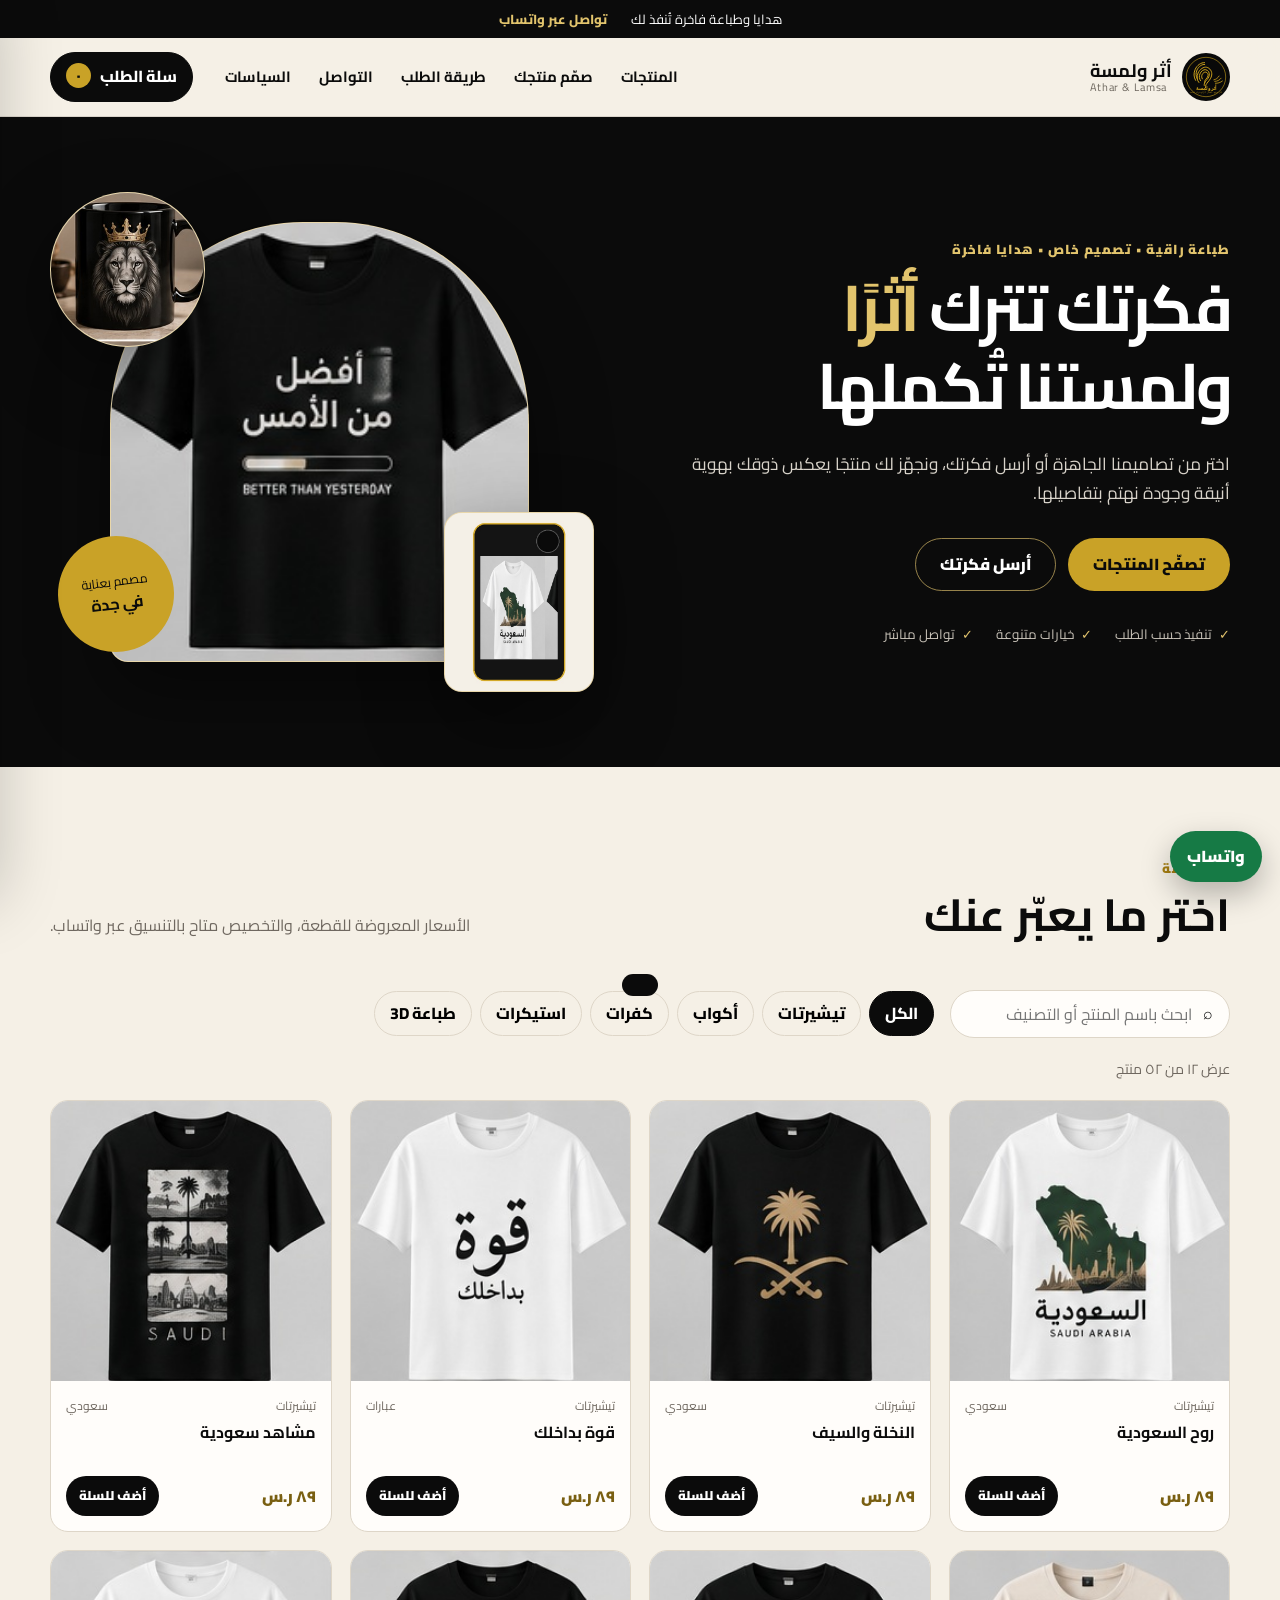
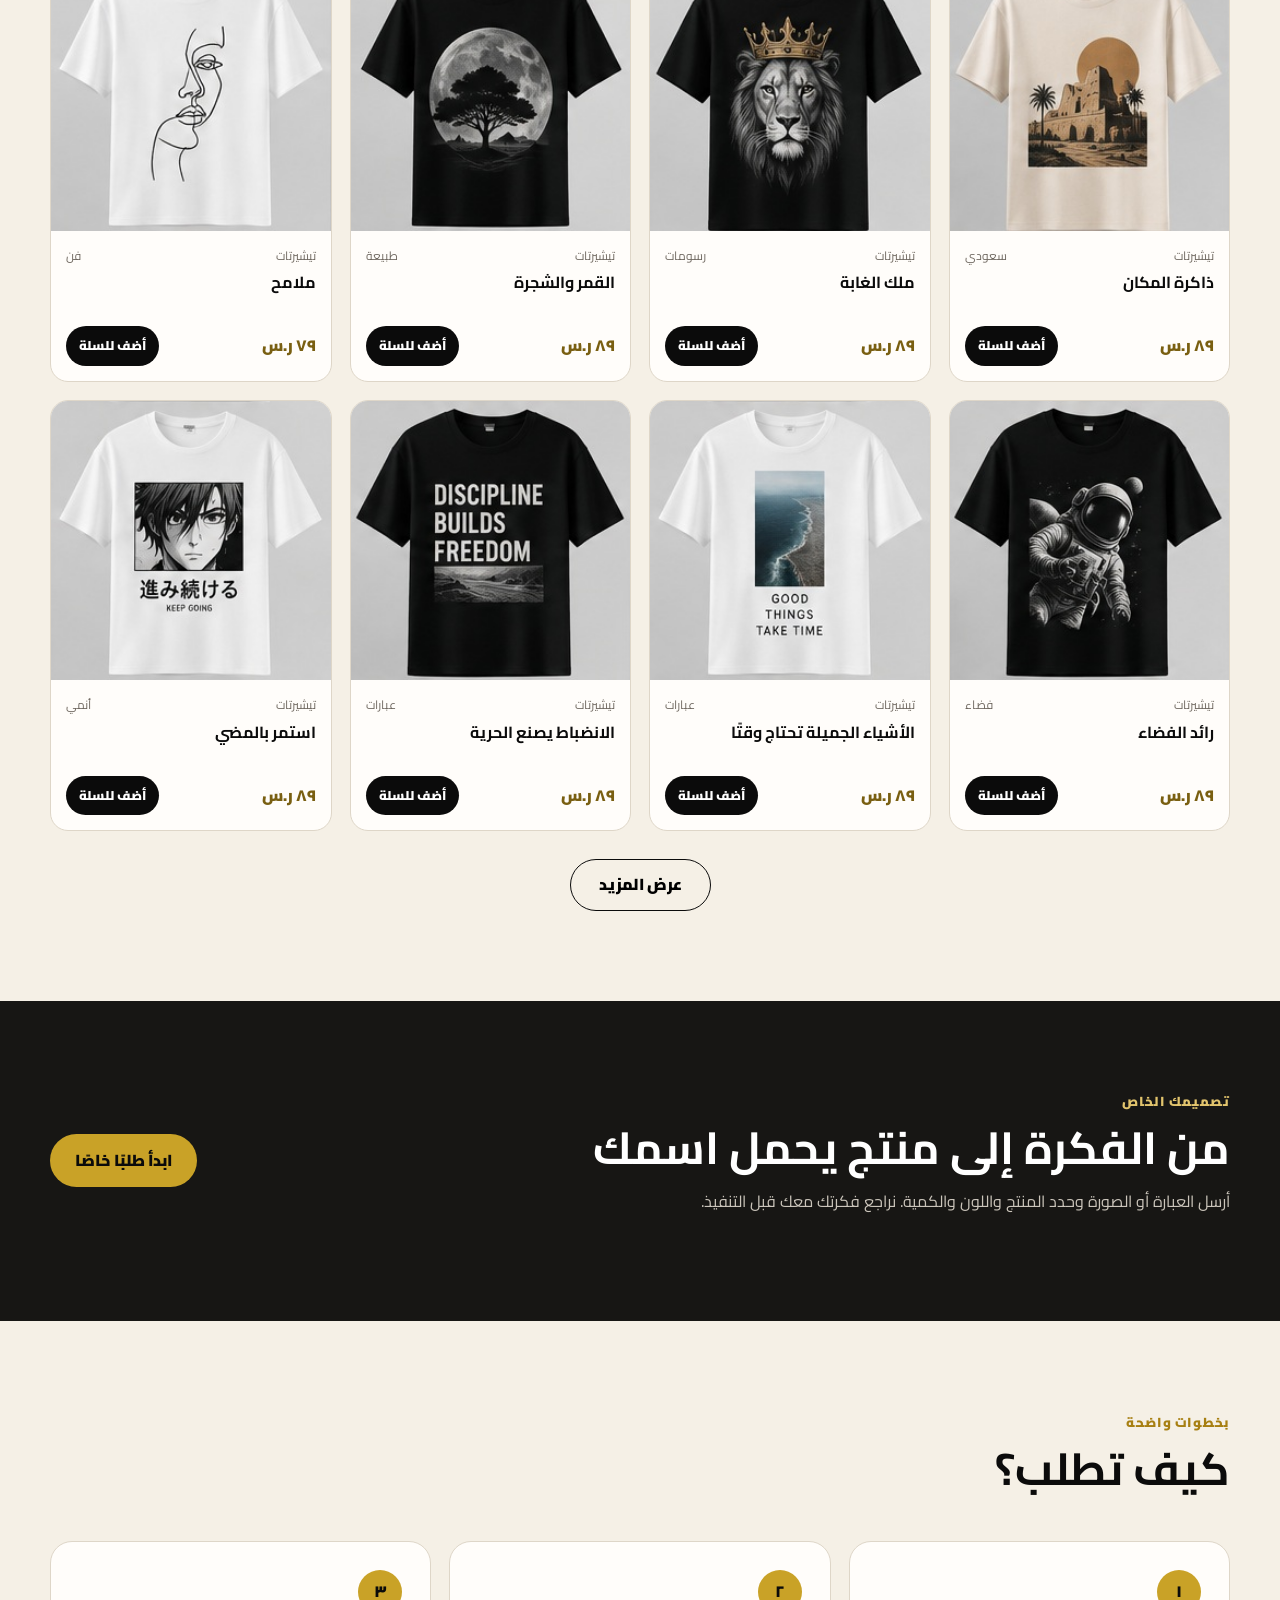
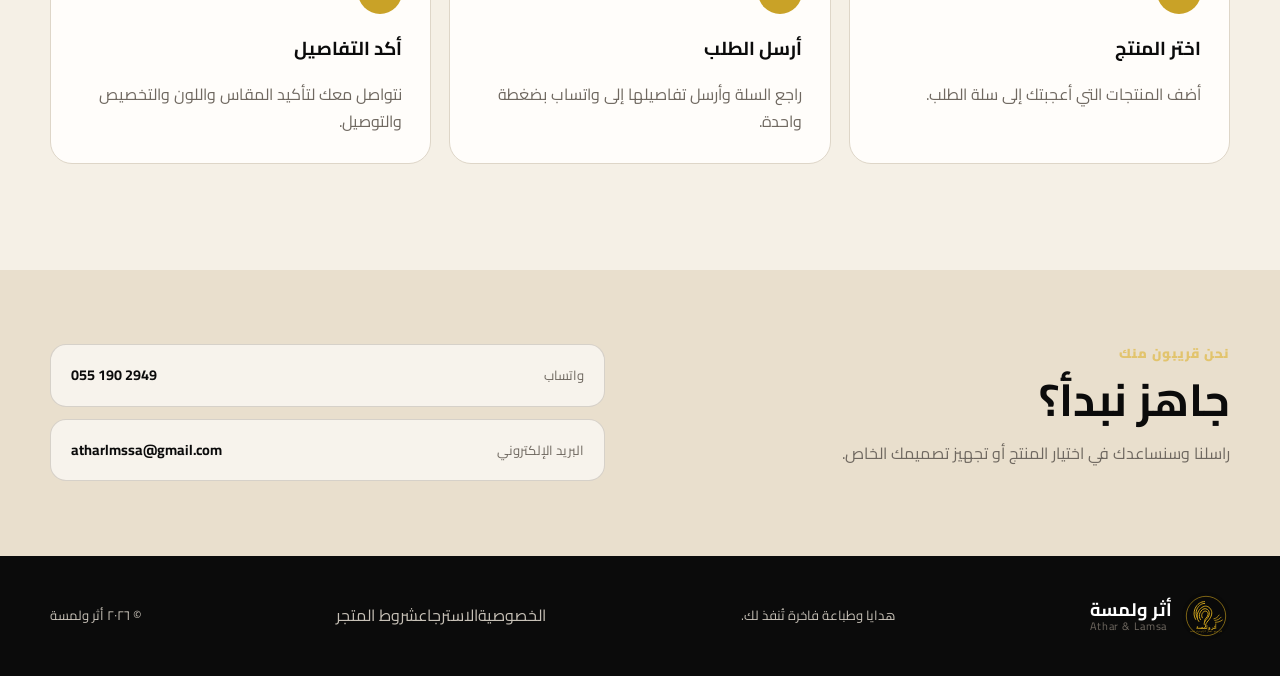
==== index.html @ 7f017ae6 "feat: link store policies from navigation and footer" ====
<!doctype html>
<html lang="ar" dir="rtl">
<head>
  <meta charset="utf-8">
  <meta name="viewport" content="width=device-width,initial-scale=1,viewport-fit=cover">
  <meta name="theme-color" content="#0b0b0b">
  <meta name="description" content="أثر ولمسة للطباعة الراقية والهدايا المخصصة في جدة. تيشيرتات وأكواب وكفرات وطباعة ثلاثية الأبعاد بتصميمك.">
  <meta property="og:title" content="أثر ولمسة | هدايا وطباعة فاخرة">
  <meta property="og:description" content="منتجات مطبوعة بتصاميم مختارة أو بلمستك الخاصة.">
  <meta property="og:image" content="https://atharlmssa.com/athar-header.jpg">
  <meta property="og:locale" content="ar_SA">
  <title>أثر ولمسة | هدايا وطباعة فاخرة</title>
  <link rel="icon" href="logo.svg" type="image/svg+xml">
  <link rel="preconnect" href="https://fonts.googleapis.com">
  <link rel="preconnect" href="https://fonts.gstatic.com" crossorigin>
  <link href="https://fonts.googleapis.com/css2?family=Cairo:wght@400;500;600;700;800;900&display=swap" rel="stylesheet">
  <link rel="stylesheet" href="styles.css?v=20260918-1">
  <script src="products.js?v=20260913-1" defer></script>
  <script src="app.js?v=20260913-1" defer></script>
</head>
<body>
  <a class="skip-link" href="#catalog">انتقل إلى المنتجات</a>
  <div class="announcement"><span>هدايا وطباعة فاخرة تُنفذ لك</span><a href="https://wa.me/966551902949" target="_blank" rel="noopener">تواصل عبر واتساب</a></div>
  <header class="site-header" id="home">
    <nav class="nav shell" aria-label="التنقل الرئيسي">
      <a class="brand" href="#home" aria-label="أثر ولمسة - الرئيسية"><img src="logo.svg" alt="" width="48" height="48"><span><b>أثر ولمسة</b><small>Athar &amp; Lamsa</small></span></a>
      <button class="menu-toggle" type="button" aria-expanded="false" aria-controls="nav-links" aria-label="فتح القائمة">☰</button>
      <div class="nav-links" id="nav-links"><a href="#catalog">المنتجات</a><a href="#custom">صمّم منتجك</a><a href="#how">طريقة الطلب</a><a href="#contact">التواصل</a><a href="policies.html">السياسات</a></div>
      <button class="cart-button" type="button" data-open-cart>سلة الطلب <span class="cart-count" aria-live="polite">٠</span></button>
    </nav>
  </header>
  <main>
    <section class="hero">
      <div class="shell hero-layout">
        <div class="hero-copy">
          <p class="kicker">طباعة راقية • تصميم خاص • هدايا فاخرة</p>
          <h1>فكرتك تترك <em>أثرًا</em><br>ولمستنا تُكملها</h1>
          <p class="hero-text">اختر من تصاميمنا الجاهزة أو أرسل فكرتك، ونجهّز لك منتجًا يعكس ذوقك بهوية أنيقة وجودة نهتم بتفاصيلها.</p>
          <div class="hero-actions"><a class="button button-gold" href="#catalog">تصفّح المنتجات</a><a class="button button-outline" href="https://wa.me/966551902949?text=%D9%85%D8%B1%D8%AD%D8%A8%D8%A7%D9%8B%20%D8%A3%D8%AB%D8%B1%20%D9%88%D9%84%D9%85%D8%B3%D8%A9%D8%8C%20%D8%A3%D8%B1%D8%BA%D8%A8%20%D9%81%D9%8A%20%D8%AA%D8%B5%D9%85%D9%8A%D9%85%20%D9%85%D9%86%D8%AA%D8%AC%20%D8%AE%D8%A7%D8%B5" target="_blank" rel="noopener">أرسل فكرتك</a></div>
          <ul class="trust-list"><li>تنفيذ حسب الطلب</li><li>خيارات متنوعة</li><li>تواصل مباشر</li></ul>
        </div>
        <div class="hero-gallery" aria-label="نماذج من المنتجات">
          <figure class="hero-card hero-main"><img src="shirts/shirt-23.jpg" alt="تيشيرت أفضل من الأمس" width="520" height="520"></figure>
          <figure class="hero-card hero-top"><img src="mugs/mug-4.jpg" alt="كوب بتصميم الأسد" width="180" height="180"></figure>
          <figure class="hero-card hero-bottom"><img src="other-products/case-1.jpg" alt="كفر جوال بتصميم سعودي" width="180" height="210"></figure>
          <span class="made-note">مصمم بعناية<br><b>في جدة</b></span>
        </div>
      </div>
    </section>
    <section class="catalog shell" id="catalog">
      <div class="section-heading"><div><p class="kicker">المجموعة</p><h2>اختر ما يعبّر عنك</h2></div><p>الأسعار المعروضة للقطعة، والتخصيص متاح بالتنسيق عبر واتساب.</p></div>
      <div class="catalog-tools"><label class="search-box"><span aria-hidden="true">⌕</span><span class="sr-only">ابحث عن منتج</span><input id="product-search" type="search" placeholder="ابحث باسم المنتج أو التصنيف"></label><div class="filters" id="filters" role="group" aria-label="تصنيفات المنتجات"></div></div>
      <p class="results-summary" id="results-summary" aria-live="polite"></p>
      <div class="product-grid" id="product-grid"></div>
      <div class="empty-state" id="empty-state" hidden><h3>لم نجد منتجًا بهذا البحث</h3><p>جرّب كلمة أخرى أو اختر «الكل».</p></div>
      <button class="show-more" id="show-more" type="button">عرض المزيد</button>
    </section>
    <section class="custom-section" id="custom"><div class="shell custom-layout"><div><p class="kicker">تصميمك الخاص</p><h2>من الفكرة إلى منتج يحمل اسمك</h2><p>أرسل العبارة أو الصورة وحدد المنتج واللون والكمية. نراجع فكرتك معك قبل التنفيذ.</p></div><a class="button button-gold" href="https://wa.me/966551902949?text=%D9%85%D8%B1%D8%AD%D8%A8%D8%A7%D9%8B%20%D8%A3%D8%AB%D8%B1%20%D9%88%D9%84%D9%85%D8%B3%D8%A9%D8%8C%20%D9%84%D8%AF%D9%8A%20%D9%81%D9%83%D8%B1%D8%A9%20%D9%84%D8%AA%D8%B5%D9%85%D9%8A%D9%85%20%D8%AE%D8%A7%D8%B5" target="_blank" rel="noopener">ابدأ طلبًا خاصًا</a></div></section>
    <section class="how shell" id="how"><div class="section-heading"><div><p class="kicker">بخطوات واضحة</p><h2>كيف تطلب؟</h2></div></div><ol class="steps"><li><span>١</span><h3>اختر المنتج</h3><p>أضف المنتجات التي أعجبتك إلى سلة الطلب.</p></li><li><span>٢</span><h3>أرسل الطلب</h3><p>راجع السلة وأرسل تفاصيلها إلى واتساب بضغطة واحدة.</p></li><li><span>٣</span><h3>أكد التفاصيل</h3><p>نتواصل معك لتأكيد المقاس واللون والتخصيص والتوصيل.</p></li></ol></section>
    <section class="contact" id="contact"><div class="shell contact-layout"><div><p class="kicker">نحن قريبون منك</p><h2>جاهز نبدأ؟</h2><p>راسلنا وسنساعدك في اختيار المنتج أو تجهيز تصميمك الخاص.</p></div><div class="contact-links"><a href="https://wa.me/966551902949" target="_blank" rel="noopener"><span>واتساب</span><b dir="ltr">055 190 2949</b></a><a href="mailto:atharlmssa@gmail.com"><span>البريد الإلكتروني</span><b dir="ltr">atharlmssa@gmail.com</b></a></div></div></section>
  </main>
  <footer><div class="shell footer-layout"><div class="brand footer-brand"><img src="logo.svg" alt="" width="42" height="42"><span><b>أثر ولمسة</b><small>Athar &amp; Lamsa</small></span></div><p>هدايا وطباعة فاخرة تُنفذ لك.</p><nav class="footer-policy-links" aria-label="السياسات"><a href="policies.html#privacy">الخصوصية</a><a href="policies.html#returns">الاسترجاع</a><a href="policies.html#terms">شروط المتجر</a></nav><p>© <span id="year"></span> أثر ولمسة</p></div></footer>
  <a class="whatsapp-float" href="https://wa.me/966551902949" target="_blank" rel="noopener">واتساب</a>
  <div class="drawer-backdrop" data-close-cart hidden></div>
  <aside class="cart-drawer" id="cart-drawer" aria-hidden="true" aria-labelledby="cart-title">
    <div class="drawer-head"><div><p class="kicker">طلباتك</p><h2 id="cart-title">سلة الطلب</h2></div><button type="button" data-close-cart aria-label="إغلاق السلة">×</button></div>
    <div class="cart-items" id="cart-items"></div>
    <div class="cart-empty" id="cart-empty"><p>السلة فارغة حاليًا.</p><a href="#catalog" data-close-cart>تصفّح المنتجات</a></div>
    <div class="cart-footer" id="cart-footer" hidden><div class="cart-total"><span>الإجمالي المبدئي</span><b id="cart-total">٠ ر.س</b></div><p>يُؤكد السعر النهائي بعد تحديد المقاس واللون والتخصيص والتوصيل.</p><button class="button button-whatsapp" id="send-order" type="button">إرسال الطلب عبر واتساب</button><button class="clear-cart" id="clear-cart" type="button">تفريغ السلة</button></div>
  </aside>
  <div class="toast" id="toast" role="status" aria-live="polite"></div>
</body>
</html>
---- styles.css ----
:root{--ink:#0b0b0b;--charcoal:#171614;--taupe:#8a8178;--ivory:#f5f0e6;--paper:#fffdfa;--gold:#c9a227;--gold-light:#e2c46d;--line:#ded6c8;--muted:#6f6860;--shadow:0 18px 50px #0b0b0b1a;--radius:22px}
*{box-sizing:border-box}html{scroll-behavior:smooth;scroll-padding-top:100px}body{margin:0;background:var(--ivory);color:var(--ink);font-family:Cairo,Arial,sans-serif;line-height:1.7}body.drawer-open{overflow:hidden}img{display:block;max-width:100%}a{color:inherit;text-decoration:none}button,input{font:inherit}button{cursor:pointer}.shell{width:min(1180px,calc(100% - 40px));margin-inline:auto}.sr-only{position:absolute;width:1px;height:1px;margin:-1px;overflow:hidden;clip:rect(0,0,0,0)}.skip-link{position:fixed;top:8px;right:8px;z-index:999;background:var(--gold);padding:8px 14px;transform:translateY(-150%)}.skip-link:focus{transform:none}
.announcement{min-height:38px;background:var(--ink);color:#fff;display:flex;align-items:center;justify-content:center;gap:24px;padding:7px 20px;font-size:.82rem}.announcement a{color:var(--gold-light);font-weight:800}.site-header{position:sticky;top:0;z-index:50;background:#f5f0e6ed;border-bottom:1px solid #8a817840;backdrop-filter:blur(16px)}.nav{height:78px;display:flex;align-items:center;gap:32px}.brand{display:flex;align-items:center;gap:10px;margin-left:auto}.brand img{width:48px;height:48px;border-radius:50%}.brand span{display:grid;line-height:1.15}.brand b{font-size:1.13rem}.brand small{direction:ltr;color:var(--muted);font-size:.68rem;letter-spacing:.08em}.nav-links{display:flex;gap:28px;font-weight:700;font-size:.93rem}.nav-links a{position:relative}.nav-links a:after{content:"";position:absolute;right:0;bottom:-7px;width:0;height:2px;background:var(--gold);transition:.2s}.nav-links a:hover:after{width:100%}.menu-toggle{display:none;border:0;background:transparent;font-size:1.5rem}.cart-button{border:1px solid var(--ink);background:var(--ink);color:#fff;border-radius:999px;padding:10px 15px;font-weight:800}.cart-count{display:inline-grid;place-items:center;min-width:25px;height:25px;margin-right:6px;background:var(--gold);color:var(--ink);border-radius:50%}
.hero{overflow:hidden;background:var(--ink);color:#fff}.hero-layout{min-height:650px;padding-block:64px;display:grid;grid-template-columns:1.02fr .98fr;align-items:center;gap:70px}.kicker{margin:0 0 8px;color:#a77f12;font-weight:900;font-size:.82rem;letter-spacing:.07em}.hero .kicker,.custom-section .kicker,.contact .kicker{color:var(--gold-light)}h1,h2,h3,p{margin-top:0}h1{font-size:clamp(2.6rem,5vw,4.7rem);line-height:1.22;margin-bottom:24px;letter-spacing:-.04em}h1 em{color:var(--gold-light);font-style:normal}h2{font-size:clamp(2rem,3.5vw,3.1rem);line-height:1.25;margin-bottom:12px}h3{line-height:1.4}.hero-text{max-width:650px;color:#d8d3ca;font-size:1.08rem}.hero-actions{display:flex;gap:12px;flex-wrap:wrap;margin-top:30px}.button{display:inline-flex;align-items:center;justify-content:center;min-height:50px;padding:12px 24px;border-radius:999px;border:1px solid transparent;font-weight:900;transition:.2s}.button:hover{transform:translateY(-2px)}.button-gold{background:var(--gold);color:var(--ink)}.button-outline{border-color:#e2c46da6;color:#fff}.button-whatsapp{width:100%;background:#167a45;color:#fff;border:0}.trust-list{display:flex;gap:23px;flex-wrap:wrap;margin:32px 0 0;padding:0;list-style:none;color:#c7c1b7;font-size:.84rem}.trust-list li:before{content:"✓";color:var(--gold-light);margin-left:7px}
.hero-gallery{height:500px;position:relative}.hero-card{position:absolute;margin:0;overflow:hidden;border:1px solid #e2c46d73;background:#eee7db;box-shadow:0 28px 80px #0007}.hero-card img{width:100%;height:100%;object-fit:cover}.hero-main{inset:30px 65px 30px 60px;border-radius:46% 46% 18px 18px}.hero-top{width:155px;height:155px;top:0;left:0;border-radius:50%}.hero-bottom{width:150px;height:180px;bottom:0;right:0;border-radius:18px}.made-note{position:absolute;left:8px;bottom:40px;width:116px;height:116px;border-radius:50%;display:grid;place-content:center;text-align:center;background:var(--gold);color:var(--ink);transform:rotate(-7deg);font-size:.78rem;line-height:1.5}.made-note b{font-size:1rem}
.catalog,.how{padding-block:90px}.section-heading{display:flex;align-items:end;justify-content:space-between;gap:32px;margin-bottom:32px}.section-heading>p{max-width:460px;color:var(--muted)}.catalog-tools{display:flex;align-items:center;gap:16px;margin-bottom:18px}.search-box{min-width:280px;display:flex;align-items:center;gap:9px;background:var(--paper);border:1px solid var(--line);border-radius:999px;padding:0 16px}.search-box:focus-within{outline:3px solid #c9a22738;border-color:var(--gold)}.search-box input{width:100%;height:46px;border:0;outline:0;background:transparent}.filters{display:flex;gap:8px;overflow-x:auto;padding:4px 0}.filter{white-space:nowrap;border:1px solid var(--line);background:transparent;border-radius:999px;padding:8px 15px;font-weight:800}.filter.active{background:var(--ink);border-color:var(--ink);color:#fff}.results-summary{color:var(--muted);font-size:.88rem;margin-bottom:18px}
.product-grid{display:grid;grid-template-columns:repeat(4,minmax(0,1fr));gap:18px}.product-card{background:var(--paper);border:1px solid var(--line);border-radius:18px;overflow:hidden;transition:.22s}.product-card:hover{transform:translateY(-5px);box-shadow:var(--shadow)}.product-image{aspect-ratio:1;background:#eee9e0;overflow:hidden}.product-image img{width:100%;height:100%;object-fit:cover;transition:.3s}.product-card:hover img{transform:scale(1.025)}.product-info{padding:15px}.product-meta{display:flex;justify-content:space-between;gap:8px;color:var(--muted);font-size:.75rem;margin-bottom:5px}.product-info h3{font-size:1rem;margin-bottom:10px;min-height:45px}.product-buy{display:flex;align-items:center;justify-content:space-between;gap:10px}.price{font-weight:900;color:#795f11}.add-button{border:0;border-radius:999px;background:var(--ink);color:#fff;padding:9px 13px;font-size:.8rem;font-weight:900}.add-button:hover{background:var(--gold);color:var(--ink)}.empty-state{text-align:center;padding:60px 20px;background:#ffffff73;border:1px dashed var(--line);border-radius:var(--radius)}.show-more{display:block;margin:28px auto 0;border:1px solid var(--ink);border-radius:999px;background:transparent;padding:11px 28px;font-weight:900}.show-more[hidden]{display:none}
.custom-section{background:var(--charcoal);color:#fff}.custom-layout{min-height:320px;padding-block:66px;display:flex;align-items:center;justify-content:space-between;gap:40px}.custom-layout>div{max-width:720px}.custom-layout p:not(.kicker){color:#cbc5bb}.steps{display:grid;grid-template-columns:repeat(3,1fr);gap:18px;list-style:none;padding:0}.steps li{background:var(--paper);border:1px solid var(--line);border-radius:var(--radius);padding:28px}.steps li>span{display:grid;place-items:center;width:44px;height:44px;border-radius:50%;background:var(--gold);font-weight:900;margin-bottom:22px}.steps p{color:var(--muted);margin:0}.contact{background:#e9dfcd}.contact-layout{padding-block:72px;display:grid;grid-template-columns:1fr 1fr;align-items:center;gap:70px}.contact-layout p:not(.kicker){color:var(--muted)}.contact-links{display:grid;gap:12px}.contact-links a{display:flex;align-items:center;justify-content:space-between;gap:20px;background:#ffffff9e;border:1px solid #8a81784d;padding:18px 20px;border-radius:16px}.contact-links span{font-size:.82rem;color:var(--muted)}.contact-links b{font-size:.9rem}
footer{background:var(--ink);color:#c7c1b7;padding:36px 0}.footer-layout{display:flex;align-items:center;justify-content:space-between;gap:24px}.footer-layout p{margin:0;font-size:.82rem}.footer-brand{margin:0}.footer-brand b{color:#fff}.whatsapp-float{position:fixed;z-index:40;right:18px;bottom:18px;background:#167a45;color:#fff;border-radius:999px;padding:12px 17px;font-weight:900;box-shadow:0 12px 30px #0004}
.drawer-backdrop{position:fixed;inset:0;z-index:80;background:#0008}.cart-drawer{position:fixed;top:0;bottom:0;left:0;z-index:90;width:min(430px,100%);background:var(--paper);padding:24px;transform:translateX(-105%);transition:.25s;display:flex;flex-direction:column;box-shadow:20px 0 60px #0003}.cart-drawer.open{transform:none}.drawer-head{display:flex;justify-content:space-between;align-items:start;border-bottom:1px solid var(--line);padding-bottom:16px}.drawer-head h2{font-size:1.7rem;margin:0}.drawer-head button{border:0;background:transparent;font-size:2rem}.cart-items{overflow-y:auto;padding:15px 0;display:grid;gap:10px}.cart-item{display:grid;grid-template-columns:70px 1fr auto;gap:12px;align-items:center;border:1px solid var(--line);border-radius:14px;padding:9px}.cart-item img{width:70px;height:70px;object-fit:cover;border-radius:9px}.cart-item h3{font-size:.86rem;margin:0}.cart-item p{font-size:.77rem;color:var(--muted);margin:2px 0}.qty{display:flex;align-items:center;gap:6px}.qty button{width:28px;height:28px;border:1px solid var(--line);background:transparent;border-radius:50%}.remove-item{border:0;background:transparent;color:#9b332c;font-size:1.2rem}.cart-empty{margin:auto;text-align:center;color:var(--muted)}.cart-empty a{color:#765b0a;text-decoration:underline}.cart-footer{margin-top:auto;border-top:1px solid var(--line);padding-top:16px}.cart-total{display:flex;justify-content:space-between}.cart-footer>p{font-size:.72rem;color:var(--muted)}.clear-cart{display:block;margin:10px auto 0;border:0;background:transparent;color:#8e2d29}.toast{position:fixed;z-index:100;left:50%;bottom:24px;transform:translate(-50%,120px);background:var(--ink);color:#fff;padding:11px 18px;border-radius:999px;transition:.25s}.toast.show{transform:translate(-50%,0)}
@media(max-width:1000px){.nav-links{gap:16px}.hero-layout{gap:35px}.product-grid{grid-template-columns:repeat(3,1fr)}}@media(max-width:780px){.nav{height:68px}.menu-toggle{display:block}.nav-links{display:none;position:absolute;top:68px;right:20px;left:20px;background:var(--paper);border:1px solid var(--line);border-radius:16px;padding:14px;box-shadow:var(--shadow)}.nav-links.open{display:grid}.hero-layout{grid-template-columns:1fr;padding-block:48px}.hero-copy{text-align:center}.hero-actions,.trust-list{justify-content:center}.hero-gallery{height:390px;max-width:500px;width:100%;margin:auto}.hero-top{width:120px;height:120px}.hero-bottom{width:115px;height:145px}.made-note{width:92px;height:92px}.section-heading{display:block}.catalog-tools{display:grid}.search-box{min-width:0}.product-grid{grid-template-columns:repeat(2,1fr)}.custom-layout{display:block;text-align:center}.contact-layout{grid-template-columns:1fr;gap:25px}.footer-layout{display:grid;text-align:center;justify-items:center}}@media(max-width:480px){.shell{width:calc(100% - 24px)}.announcement span,.brand small{display:none}.cart-button{padding:8px;font-size:.72rem}.hero-gallery{height:320px}.hero-main{inset:15px 40px}.hero-top{width:96px;height:96px}.hero-bottom{width:95px;height:120px}.made-note{width:76px;height:76px}.catalog,.how{padding-block:64px}.product-grid{gap:10px}.product-info{padding:11px}.product-info h3{font-size:.86rem}.product-buy{display:grid}.add-button{width:100%}.contact-links a{display:grid;gap:3px}.whatsapp-float{right:10px;bottom:10px;font-size:.78rem}}@media(prefers-reduced-motion:reduce){html{scroll-behavior:auto}*,*:before,*:after{transition:none!important}}
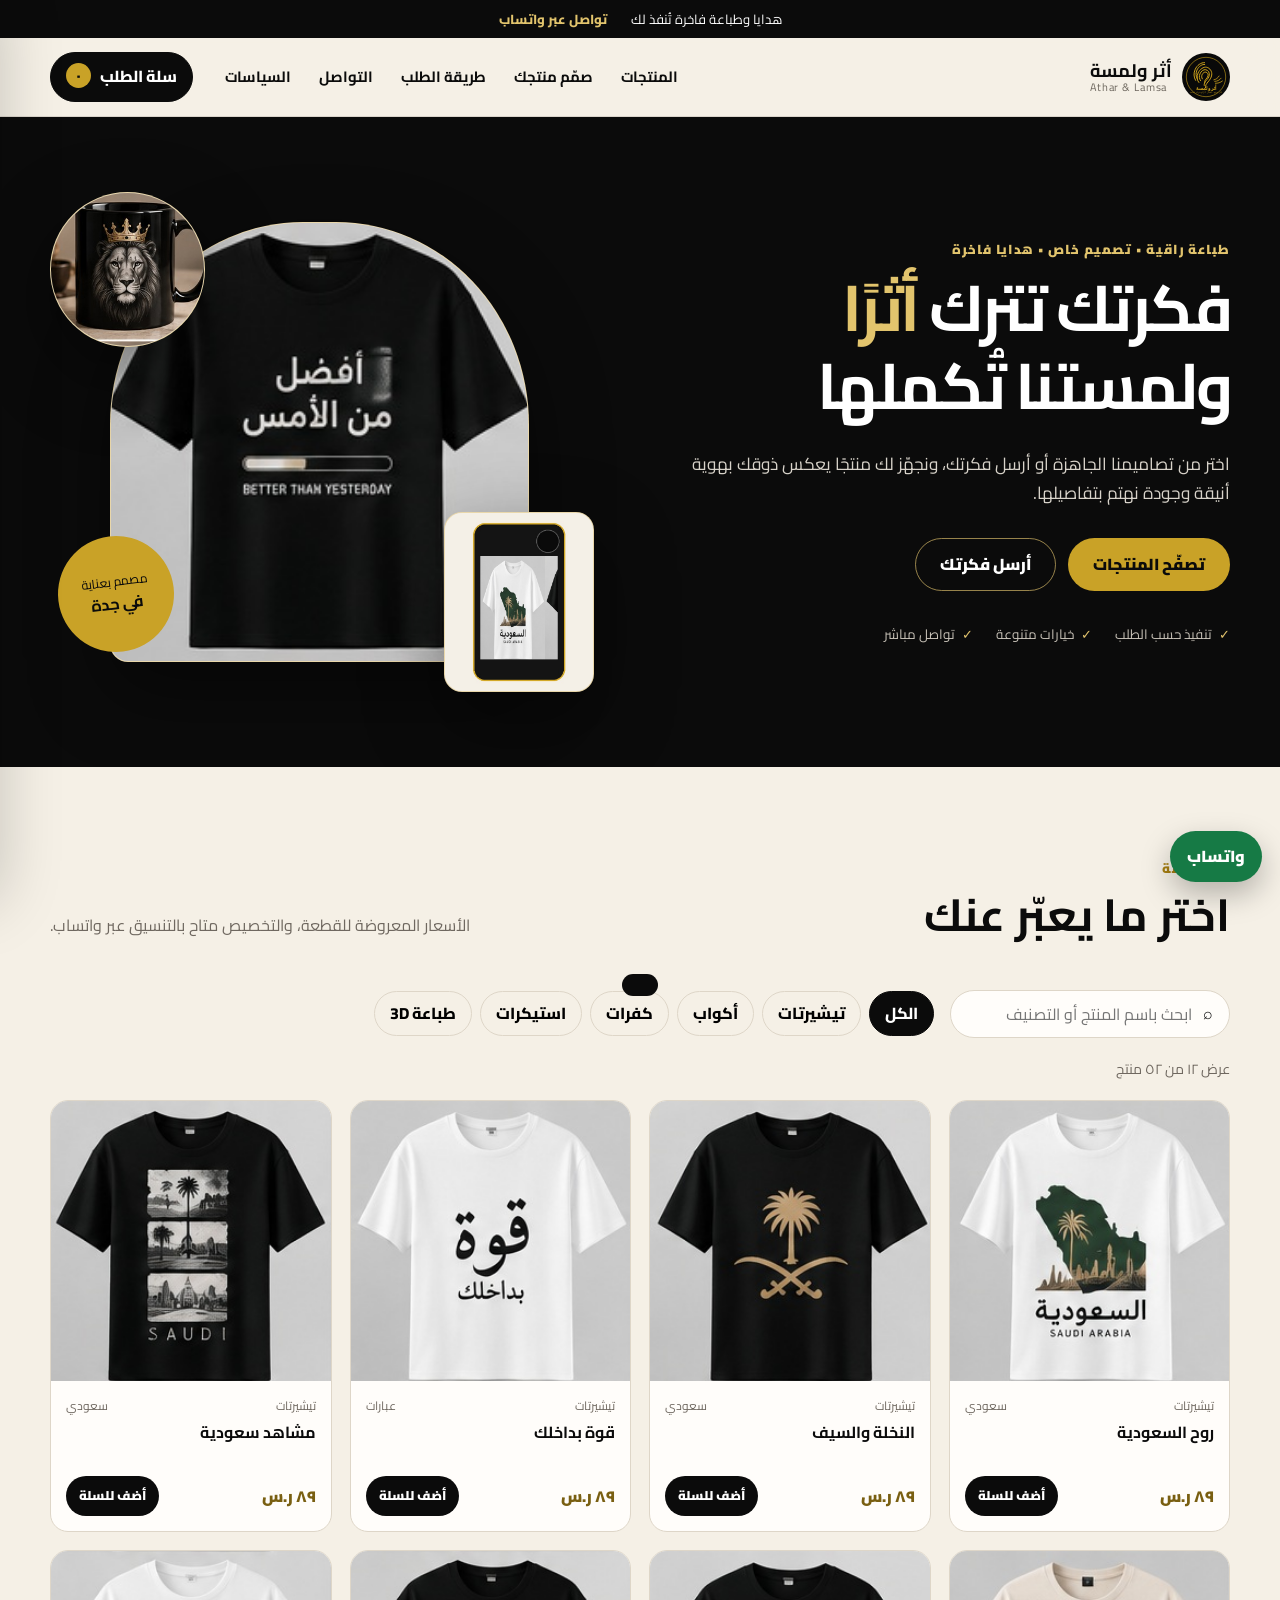
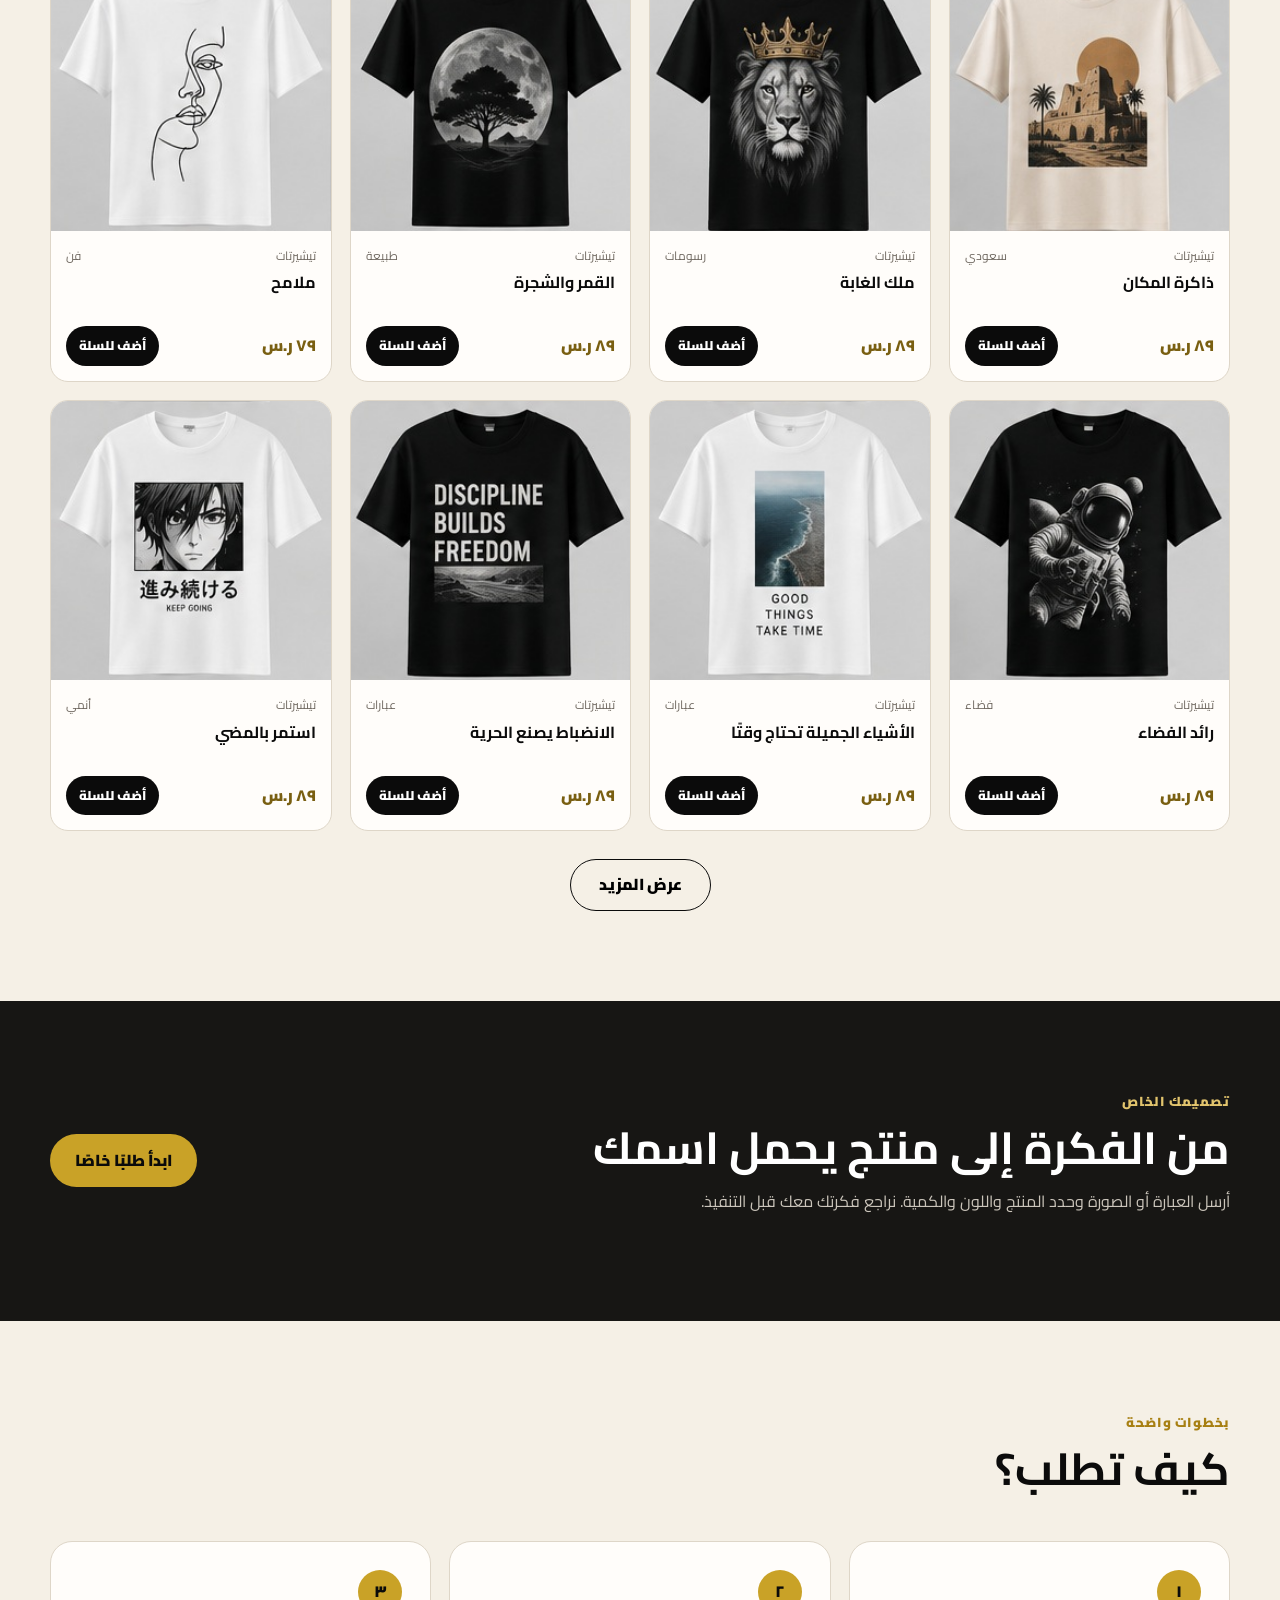
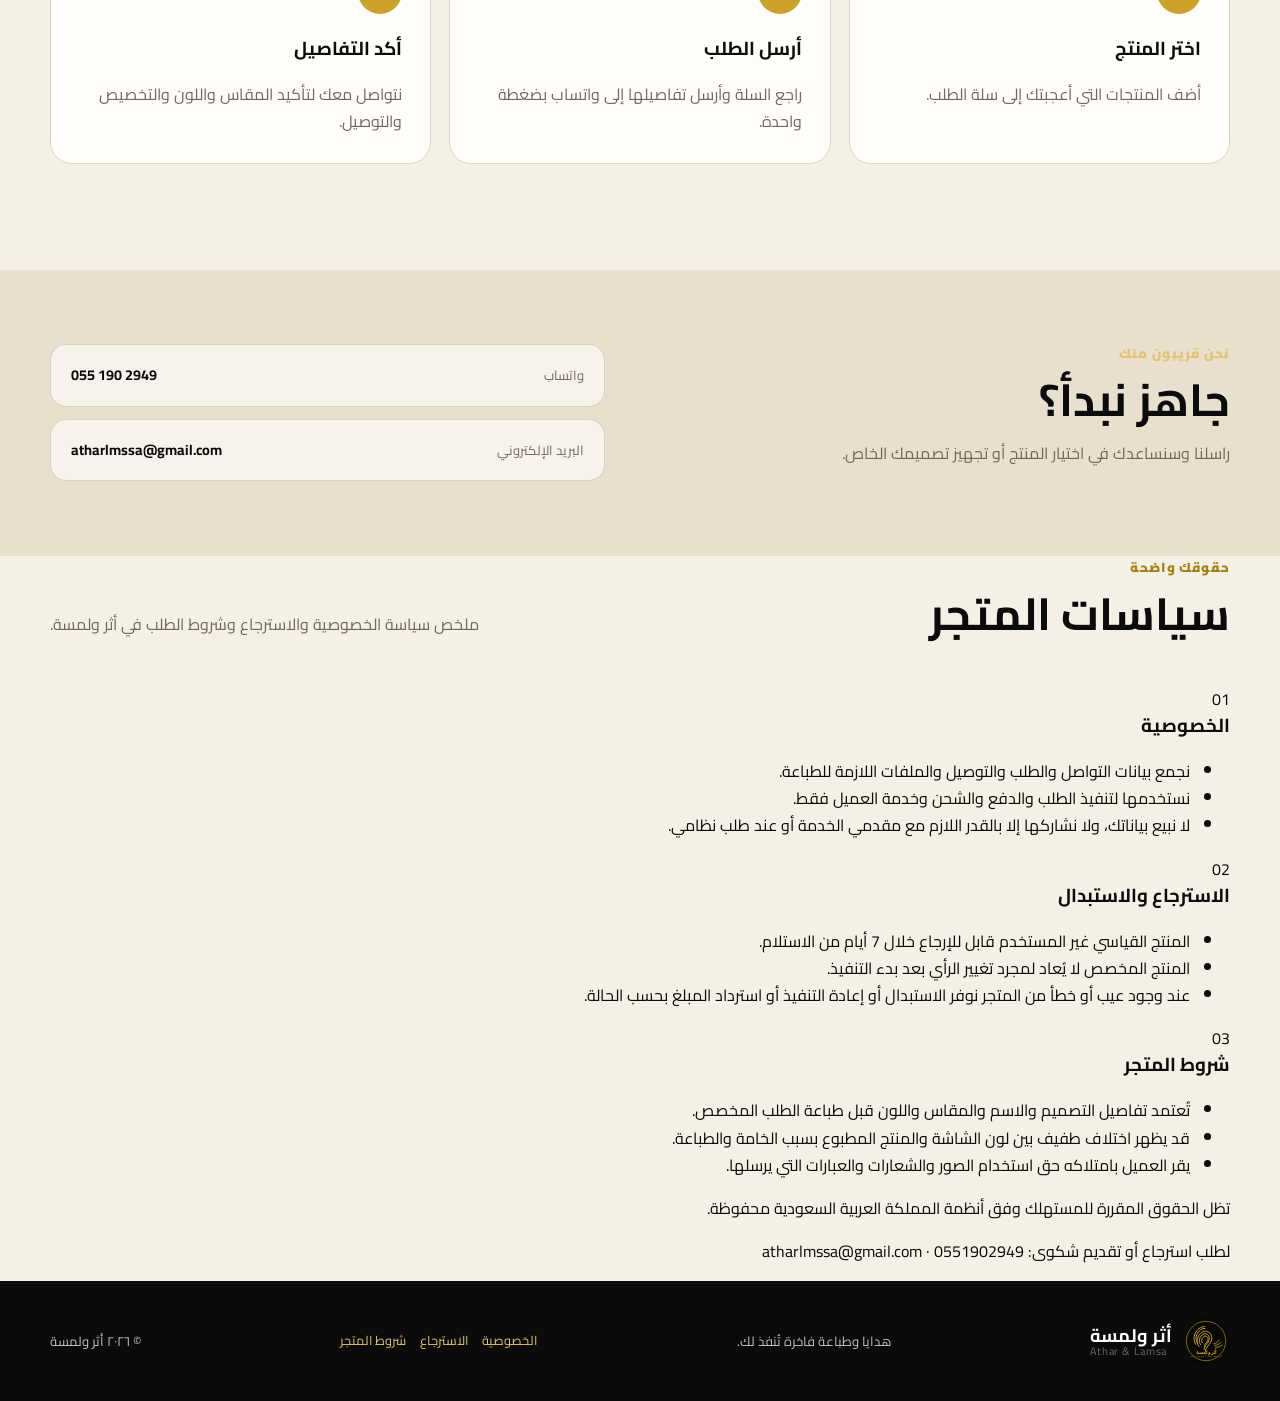
==== commit dfb103c5: "feat: add compact policies to homepage" ====
--- a/index.html
+++ b/index.html
@@ -14,7 +14,7 @@
   <link rel="preconnect" href="https://fonts.googleapis.com">
   <link rel="preconnect" href="https://fonts.gstatic.com" crossorigin>
   <link href="https://fonts.googleapis.com/css2?family=Cairo:wght@400;500;600;700;800;900&display=swap" rel="stylesheet">
-  <link rel="stylesheet" href="styles.css?v=20260918-1">
+  <link rel="stylesheet" href="styles.css?v=20260918-2">
   <script src="products.js?v=20260913-1" defer></script>
   <script src="app.js?v=20260913-1" defer></script>
 </head>
@@ -25,7 +25,7 @@
     <nav class="nav shell" aria-label="التنقل الرئيسي">
       <a class="brand" href="#home" aria-label="أثر ولمسة - الرئيسية"><img src="logo.svg" alt="" width="48" height="48"><span><b>أثر ولمسة</b><small>Athar &amp; Lamsa</small></span></a>
       <button class="menu-toggle" type="button" aria-expanded="false" aria-controls="nav-links" aria-label="فتح القائمة">☰</button>
-      <div class="nav-links" id="nav-links"><a href="#catalog">المنتجات</a><a href="#custom">صمّم منتجك</a><a href="#how">طريقة الطلب</a><a href="#contact">التواصل</a><a href="policies.html">السياسات</a></div>
+      <div class="nav-links" id="nav-links"><a href="#catalog">المنتجات</a><a href="#custom">صمّم منتجك</a><a href="#how">طريقة الطلب</a><a href="#contact">التواصل</a><a href="#policies">السياسات</a></div>
       <button class="cart-button" type="button" data-open-cart>سلة الطلب <span class="cart-count" aria-live="polite">٠</span></button>
     </nav>
   </header>
@@ -58,8 +58,49 @@
     <section class="custom-section" id="custom"><div class="shell custom-layout"><div><p class="kicker">تصميمك الخاص</p><h2>من الفكرة إلى منتج يحمل اسمك</h2><p>أرسل العبارة أو الصورة وحدد المنتج واللون والكمية. نراجع فكرتك معك قبل التنفيذ.</p></div><a class="button button-gold" href="https://wa.me/966551902949?text=%D9%85%D8%B1%D8%AD%D8%A8%D8%A7%D9%8B%20%D8%A3%D8%AB%D8%B1%20%D9%88%D9%84%D9%85%D8%B3%D8%A9%D8%8C%20%D9%84%D8%AF%D9%8A%20%D9%81%D9%83%D8%B1%D8%A9%20%D9%84%D8%AA%D8%B5%D9%85%D9%8A%D9%85%20%D8%AE%D8%A7%D8%B5" target="_blank" rel="noopener">ابدأ طلبًا خاصًا</a></div></section>
     <section class="how shell" id="how"><div class="section-heading"><div><p class="kicker">بخطوات واضحة</p><h2>كيف تطلب؟</h2></div></div><ol class="steps"><li><span>١</span><h3>اختر المنتج</h3><p>أضف المنتجات التي أعجبتك إلى سلة الطلب.</p></li><li><span>٢</span><h3>أرسل الطلب</h3><p>راجع السلة وأرسل تفاصيلها إلى واتساب بضغطة واحدة.</p></li><li><span>٣</span><h3>أكد التفاصيل</h3><p>نتواصل معك لتأكيد المقاس واللون والتخصيص والتوصيل.</p></li></ol></section>
     <section class="contact" id="contact"><div class="shell contact-layout"><div><p class="kicker">نحن قريبون منك</p><h2>جاهز نبدأ؟</h2><p>راسلنا وسنساعدك في اختيار المنتج أو تجهيز تصميمك الخاص.</p></div><div class="contact-links"><a href="https://wa.me/966551902949" target="_blank" rel="noopener"><span>واتساب</span><b dir="ltr">055 190 2949</b></a><a href="mailto:atharlmssa@gmail.com"><span>البريد الإلكتروني</span><b dir="ltr">atharlmssa@gmail.com</b></a></div></div></section>
+      <section class="policies-summary" id="policies">
+      <div class="shell">
+        <div class="section-heading policies-heading">
+          <div><p class="kicker">حقوقك واضحة</p><h2>سياسات المتجر</h2></div>
+          <p>ملخص سياسة الخصوصية والاسترجاع وشروط الطلب في أثر ولمسة.</p>
+        </div>
+        <div class="policy-summary-grid">
+          <article class="summary-policy-card" id="policy-privacy">
+            <span>01</span>
+            <h3>الخصوصية</h3>
+            <ul>
+              <li>نجمع بيانات التواصل والطلب والتوصيل والملفات اللازمة للطباعة.</li>
+              <li>نستخدمها لتنفيذ الطلب والدفع والشحن وخدمة العميل فقط.</li>
+              <li>لا نبيع بياناتك، ولا نشاركها إلا بالقدر اللازم مع مقدمي الخدمة أو عند طلب نظامي.</li>
+            </ul>
+          </article>
+          <article class="summary-policy-card" id="policy-returns">
+            <span>02</span>
+            <h3>الاسترجاع والاستبدال</h3>
+            <ul>
+              <li>المنتج القياسي غير المستخدم قابل للإرجاع خلال 7 أيام من الاستلام.</li>
+              <li>المنتج المخصص لا يُعاد لمجرد تغيير الرأي بعد بدء التنفيذ.</li>
+              <li>عند وجود عيب أو خطأ من المتجر نوفر الاستبدال أو إعادة التنفيذ أو استرداد المبلغ بحسب الحالة.</li>
+            </ul>
+          </article>
+          <article class="summary-policy-card" id="policy-terms">
+            <span>03</span>
+            <h3>شروط المتجر</h3>
+            <ul>
+              <li>تُعتمد تفاصيل التصميم والاسم والمقاس واللون قبل طباعة الطلب المخصص.</li>
+              <li>قد يظهر اختلاف طفيف بين لون الشاشة والمنتج المطبوع بسبب الخامة والطباعة.</li>
+              <li>يقر العميل بامتلاكه حق استخدام الصور والشعارات والعبارات التي يرسلها.</li>
+            </ul>
+          </article>
+        </div>
+        <div class="policies-note">
+          <p>تظل الحقوق المقررة للمستهلك وفق أنظمة المملكة العربية السعودية محفوظة.</p>
+          <p>لطلب استرجاع أو تقديم شكوى: <a href="mailto:atharlmssa@gmail.com">atharlmssa@gmail.com</a> · <a href="https://wa.me/966551902949" target="_blank" rel="noopener">0551902949</a></p>
+        </div>
+      </div>
+    </section>
   </main>
-  <footer><div class="shell footer-layout"><div class="brand footer-brand"><img src="logo.svg" alt="" width="42" height="42"><span><b>أثر ولمسة</b><small>Athar &amp; Lamsa</small></span></div><p>هدايا وطباعة فاخرة تُنفذ لك.</p><nav class="footer-policy-links" aria-label="السياسات"><a href="policies.html#privacy">الخصوصية</a><a href="policies.html#returns">الاسترجاع</a><a href="policies.html#terms">شروط المتجر</a></nav><p>© <span id="year"></span> أثر ولمسة</p></div></footer>
+  <footer><div class="shell footer-layout"><div class="brand footer-brand"><img src="logo.svg" alt="" width="42" height="42"><span><b>أثر ولمسة</b><small>Athar &amp; Lamsa</small></span></div><p>هدايا وطباعة فاخرة تُنفذ لك.</p><nav class="footer-policy-links" aria-label="السياسات"><a href="#policy-privacy">الخصوصية</a><a href="#policy-returns">الاسترجاع</a><a href="#policy-terms">شروط المتجر</a></nav><p>© <span id="year"></span> أثر ولمسة</p></div></footer>
   <a class="whatsapp-float" href="https://wa.me/966551902949" target="_blank" rel="noopener">واتساب</a>
   <div class="drawer-backdrop" data-close-cart hidden></div>
   <aside class="cart-drawer" id="cart-drawer" aria-hidden="true" aria-labelledby="cart-title">
--- a/styles.css
+++ b/styles.css
@@ -9,3 +9,8 @@
 footer{background:var(--ink);color:#c7c1b7;padding:36px 0}.footer-layout{display:flex;align-items:center;justify-content:space-between;gap:24px}.footer-layout p{margin:0;font-size:.82rem}.footer-brand{margin:0}.footer-brand b{color:#fff}.whatsapp-float{position:fixed;z-index:40;right:18px;bottom:18px;background:#167a45;color:#fff;border-radius:999px;padding:12px 17px;font-weight:900;box-shadow:0 12px 30px #0004}
 .drawer-backdrop{position:fixed;inset:0;z-index:80;background:#0008}.cart-drawer{position:fixed;top:0;bottom:0;left:0;z-index:90;width:min(430px,100%);background:var(--paper);padding:24px;transform:translateX(-105%);transition:.25s;display:flex;flex-direction:column;box-shadow:20px 0 60px #0003}.cart-drawer.open{transform:none}.drawer-head{display:flex;justify-content:space-between;align-items:start;border-bottom:1px solid var(--line);padding-bottom:16px}.drawer-head h2{font-size:1.7rem;margin:0}.drawer-head button{border:0;background:transparent;font-size:2rem}.cart-items{overflow-y:auto;padding:15px 0;display:grid;gap:10px}.cart-item{display:grid;grid-template-columns:70px 1fr auto;gap:12px;align-items:center;border:1px solid var(--line);border-radius:14px;padding:9px}.cart-item img{width:70px;height:70px;object-fit:cover;border-radius:9px}.cart-item h3{font-size:.86rem;margin:0}.cart-item p{font-size:.77rem;color:var(--muted);margin:2px 0}.qty{display:flex;align-items:center;gap:6px}.qty button{width:28px;height:28px;border:1px solid var(--line);background:transparent;border-radius:50%}.remove-item{border:0;background:transparent;color:#9b332c;font-size:1.2rem}.cart-empty{margin:auto;text-align:center;color:var(--muted)}.cart-empty a{color:#765b0a;text-decoration:underline}.cart-footer{margin-top:auto;border-top:1px solid var(--line);padding-top:16px}.cart-total{display:flex;justify-content:space-between}.cart-footer>p{font-size:.72rem;color:var(--muted)}.clear-cart{display:block;margin:10px auto 0;border:0;background:transparent;color:#8e2d29}.toast{position:fixed;z-index:100;left:50%;bottom:24px;transform:translate(-50%,120px);background:var(--ink);color:#fff;padding:11px 18px;border-radius:999px;transition:.25s}.toast.show{transform:translate(-50%,0)}
 @media(max-width:1000px){.nav-links{gap:16px}.hero-layout{gap:35px}.product-grid{grid-template-columns:repeat(3,1fr)}}@media(max-width:780px){.nav{height:68px}.menu-toggle{display:block}.nav-links{display:none;position:absolute;top:68px;right:20px;left:20px;background:var(--paper);border:1px solid var(--line);border-radius:16px;padding:14px;box-shadow:var(--shadow)}.nav-links.open{display:grid}.hero-layout{grid-template-columns:1fr;padding-block:48px}.hero-copy{text-align:center}.hero-actions,.trust-list{justify-content:center}.hero-gallery{height:390px;max-width:500px;width:100%;margin:auto}.hero-top{width:120px;height:120px}.hero-bottom{width:115px;height:145px}.made-note{width:92px;height:92px}.section-heading{display:block}.catalog-tools{display:grid}.search-box{min-width:0}.product-grid{grid-template-columns:repeat(2,1fr)}.custom-layout{display:block;text-align:center}.contact-layout{grid-template-columns:1fr;gap:25px}.footer-layout{display:grid;text-align:center;justify-items:center}}@media(max-width:480px){.shell{width:calc(100% - 24px)}.announcement span,.brand small{display:none}.cart-button{padding:8px;font-size:.72rem}.hero-gallery{height:320px}.hero-main{inset:15px 40px}.hero-top{width:96px;height:96px}.hero-bottom{width:95px;height:120px}.made-note{width:76px;height:76px}.catalog,.how{padding-block:64px}.product-grid{gap:10px}.product-info{padding:11px}.product-info h3{font-size:.86rem}.product-buy{display:grid}.add-button{width:100%}.contact-links a{display:grid;gap:3px}.whatsapp-float{right:10px;bottom:10px;font-size:.78rem}}@media(prefers-reduced-motion:reduce){html{scroll-behavior:auto}*,*:before,*:after{transition:none!important}}
+
+.footer-policy-links{display:flex;flex-wrap:wrap;gap:14px;font-size:.8rem}.footer-policy-links a{color:var(--gold-light)}.footer-policy-links a:hover{text-decoration:underline}
+.policy-hero{background:var(--ink);color:#fff;padding:72px 0 60px}.policy-hero h1{font-size:clamp(2.6rem,6vw,4.4rem);margin-bottom:14px}.policy-hero>div>p:not(.kicker){max-width:760px;color:#d8d3ca}.policy-updated{font-size:.82rem;margin-top:24px!important;color:var(--gold-light)!important}
+.policy-layout{display:grid;grid-template-columns:260px minmax(0,1fr);gap:54px;align-items:start;padding-block:64px}.policy-toc{position:sticky;top:112px;display:grid;gap:10px;padding:22px;background:var(--paper);border:1px solid var(--line);border-radius:18px}.policy-toc strong{margin-bottom:4px}.policy-toc a{font-size:.88rem;color:var(--muted)}.policy-toc a:hover{color:#795f11}.policy-content{min-width:0;background:var(--paper);border:1px solid var(--line);border-radius:22px;padding:clamp(24px,5vw,54px);box-shadow:0 18px 50px #0b0b0b0a}.policy-content h2{font-size:clamp(1.8rem,3vw,2.55rem);padding-top:32px;margin-top:30px;border-top:1px solid var(--line);scroll-margin-top:105px}.policy-content h2:first-child{padding-top:0;margin-top:0;border-top:0}.policy-content h3{font-size:1.22rem;margin:30px 0 9px;scroll-margin-top:105px}.policy-content p,.policy-content li{color:#3d3934}.policy-content ul{padding-right:22px}.policy-content a{color:#795f11;text-decoration:underline}.policy-contact{margin-top:48px;padding:26px;background:#f4ead7;border-right:4px solid var(--gold);border-radius:14px}.policy-contact h2{font-size:1.55rem;border:0;padding:0;margin:0 0 8px}
+@media(max-width:780px){.policy-nav{display:none}.policy-layout{grid-template-columns:1fr;gap:24px;padding-block:32px}.policy-toc{position:static}.policy-content{padding:24px 18px}.footer-policy-links{justify-content:center}.policy-page .nav{gap:12px}.policy-page .cart-button{margin-right:auto}}
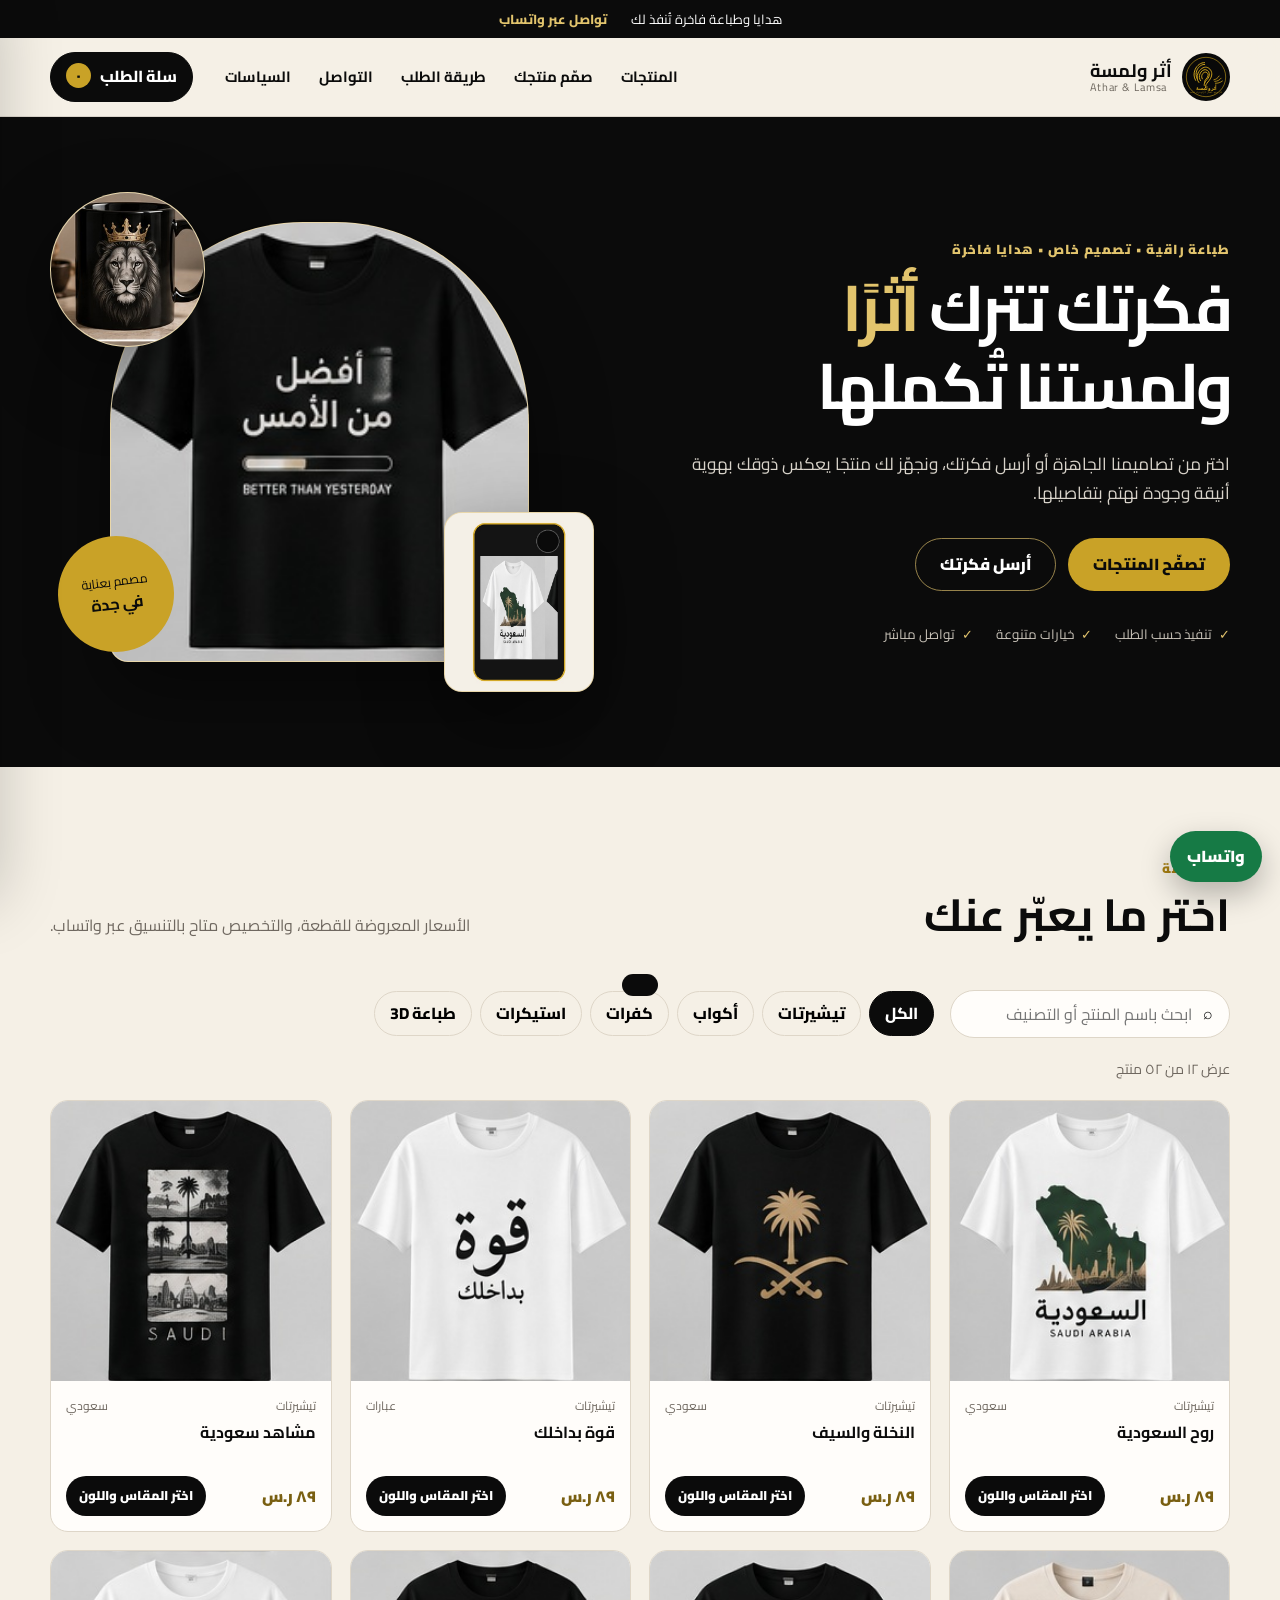
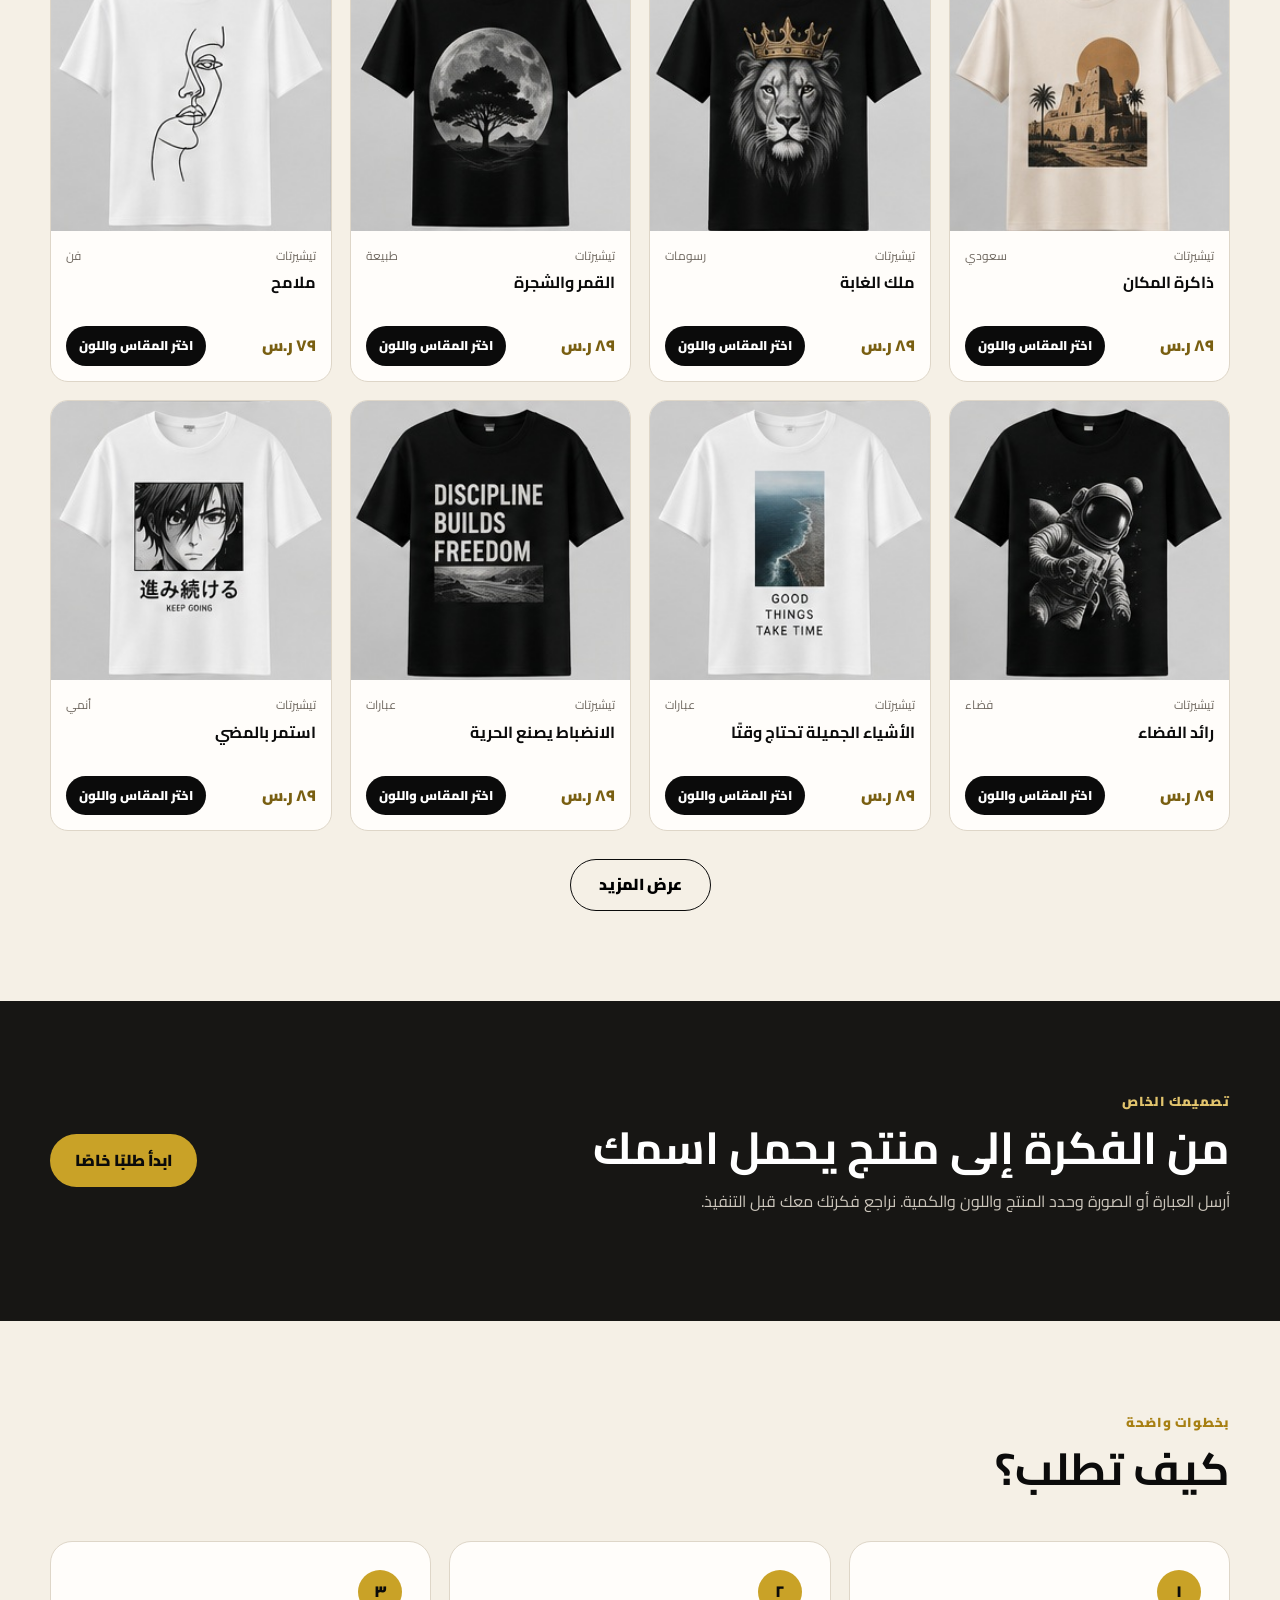
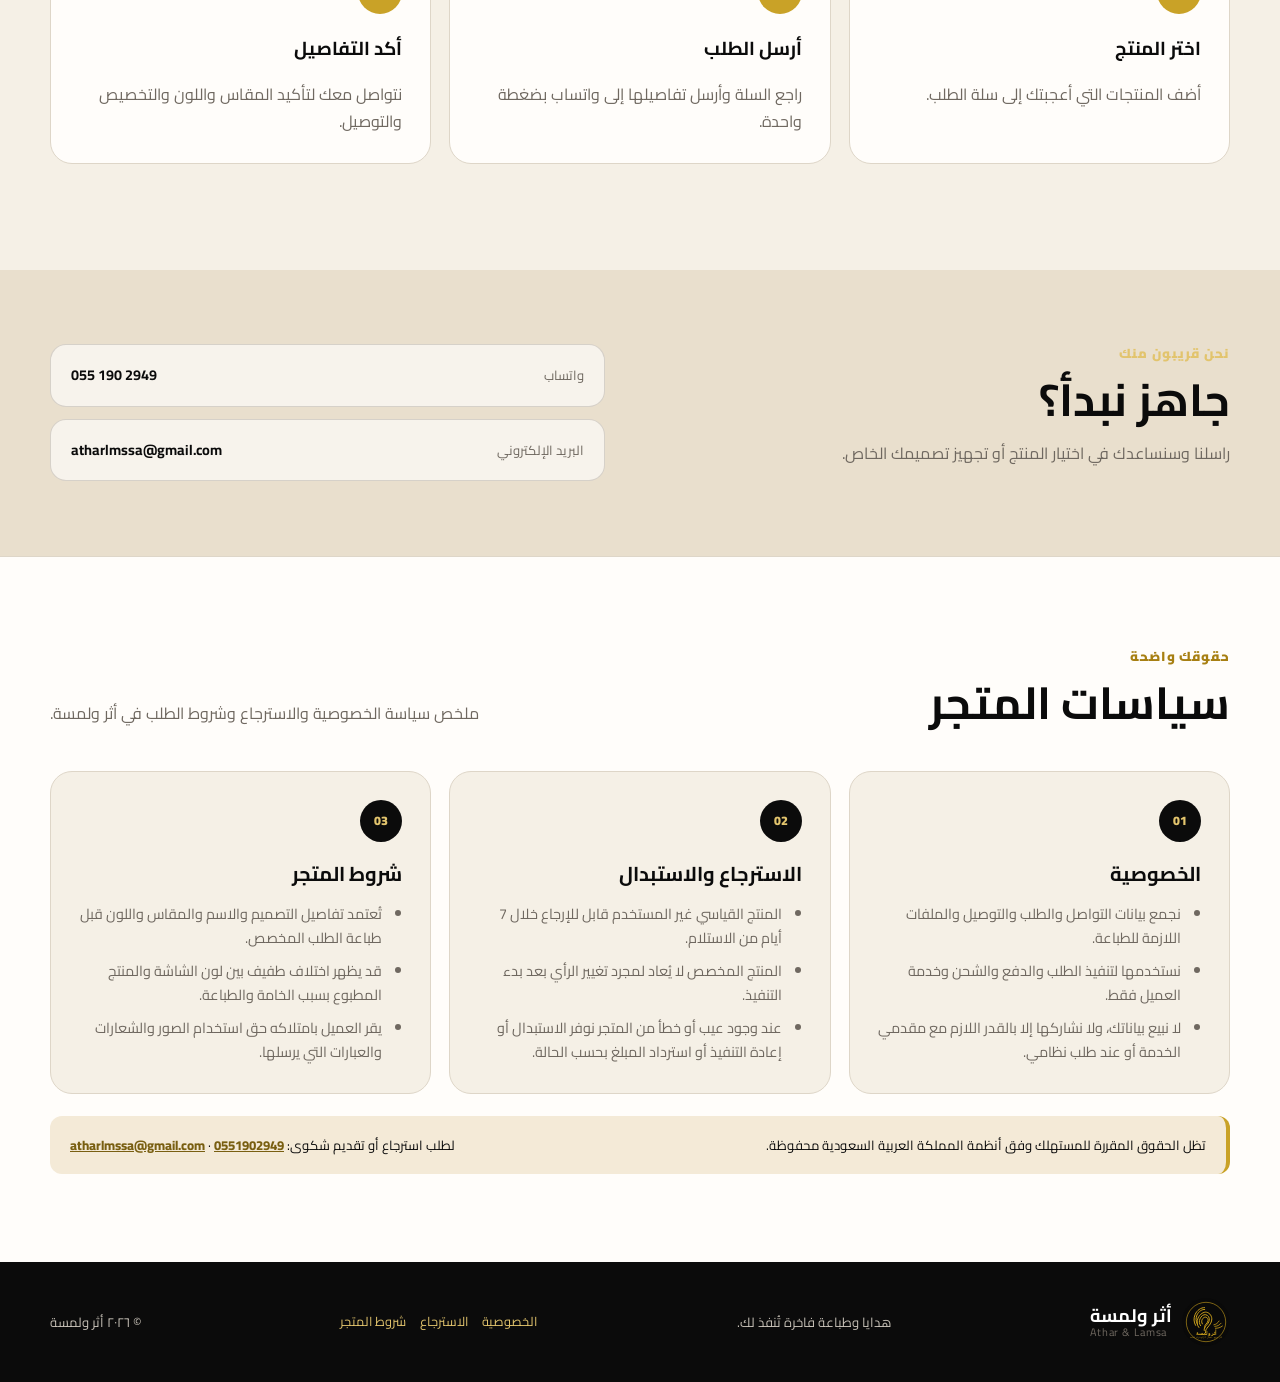
==== commit b0dc228b: "feat: add product options dialog" ====
--- a/index.html
+++ b/index.html
@@ -14,9 +14,9 @@
   <link rel="preconnect" href="https://fonts.googleapis.com">
   <link rel="preconnect" href="https://fonts.gstatic.com" crossorigin>
   <link href="https://fonts.googleapis.com/css2?family=Cairo:wght@400;500;600;700;800;900&display=swap" rel="stylesheet">
-  <link rel="stylesheet" href="styles.css?v=20260918-2">
+  <link rel="stylesheet" href="styles.css?v=20260918-3">
   <script src="products.js?v=20260913-1" defer></script>
-  <script src="app.js?v=20260913-1" defer></script>
+  <script src="app.js?v=20260918-1" defer></script>
 </head>
 <body>
   <a class="skip-link" href="#catalog">انتقل إلى المنتجات</a>
@@ -109,6 +109,20 @@
     <div class="cart-empty" id="cart-empty"><p>السلة فارغة حاليًا.</p><a href="#catalog" data-close-cart>تصفّح المنتجات</a></div>
     <div class="cart-footer" id="cart-footer" hidden><div class="cart-total"><span>الإجمالي المبدئي</span><b id="cart-total">٠ ر.س</b></div><p>يُؤكد السعر النهائي بعد تحديد المقاس واللون والتخصيص والتوصيل.</p><button class="button button-whatsapp" id="send-order" type="button">إرسال الطلب عبر واتساب</button><button class="clear-cart" id="clear-cart" type="button">تفريغ السلة</button></div>
   </aside>
+  <div class="options-backdrop" data-close-options hidden></div>
+  <section class="product-options-modal" id="product-options-modal" role="dialog" aria-modal="true" aria-hidden="true" aria-labelledby="option-title" hidden>
+    <button class="options-close" type="button" data-close-options aria-label="إغلاق">×</button>
+    <div class="options-product">
+      <img id="option-product-image" src="" alt="" width="110" height="110">
+      <div><p class="kicker">خصص طلبك</p><h2 id="option-title">اختر المقاس واللون</h2><p id="option-product-name"></p></div>
+    </div>
+    <form id="product-options-form">
+      <label class="option-field"><span>المقاس أو الموديل</span><select id="option-size" required></select></label>
+      <label class="option-field"><span>اللون</span><select id="option-color" required></select></label>
+      <p class="options-help">يُؤكد توفر المقاس واللون عند مراجعة الطلب عبر واتساب.</p>
+      <button class="button button-gold options-submit" type="submit">إضافة للسلة</button>
+    </form>
+  </section>
   <div class="toast" id="toast" role="status" aria-live="polite"></div>
 </body>
 </html>
--- a/styles.css
+++ b/styles.css
@@ -14,3 +14,6 @@
 .policy-hero{background:var(--ink);color:#fff;padding:72px 0 60px}.policy-hero h1{font-size:clamp(2.6rem,6vw,4.4rem);margin-bottom:14px}.policy-hero>div>p:not(.kicker){max-width:760px;color:#d8d3ca}.policy-updated{font-size:.82rem;margin-top:24px!important;color:var(--gold-light)!important}
 .policy-layout{display:grid;grid-template-columns:260px minmax(0,1fr);gap:54px;align-items:start;padding-block:64px}.policy-toc{position:sticky;top:112px;display:grid;gap:10px;padding:22px;background:var(--paper);border:1px solid var(--line);border-radius:18px}.policy-toc strong{margin-bottom:4px}.policy-toc a{font-size:.88rem;color:var(--muted)}.policy-toc a:hover{color:#795f11}.policy-content{min-width:0;background:var(--paper);border:1px solid var(--line);border-radius:22px;padding:clamp(24px,5vw,54px);box-shadow:0 18px 50px #0b0b0b0a}.policy-content h2{font-size:clamp(1.8rem,3vw,2.55rem);padding-top:32px;margin-top:30px;border-top:1px solid var(--line);scroll-margin-top:105px}.policy-content h2:first-child{padding-top:0;margin-top:0;border-top:0}.policy-content h3{font-size:1.22rem;margin:30px 0 9px;scroll-margin-top:105px}.policy-content p,.policy-content li{color:#3d3934}.policy-content ul{padding-right:22px}.policy-content a{color:#795f11;text-decoration:underline}.policy-contact{margin-top:48px;padding:26px;background:#f4ead7;border-right:4px solid var(--gold);border-radius:14px}.policy-contact h2{font-size:1.55rem;border:0;padding:0;margin:0 0 8px}
 @media(max-width:780px){.policy-nav{display:none}.policy-layout{grid-template-columns:1fr;gap:24px;padding-block:32px}.policy-toc{position:static}.policy-content{padding:24px 18px}.footer-policy-links{justify-content:center}.policy-page .nav{gap:12px}.policy-page .cart-button{margin-right:auto}}
+
+.policies-summary{padding-block:88px;background:var(--paper);border-top:1px solid var(--line)}.policies-heading{margin-bottom:28px}.policy-summary-grid{display:grid;grid-template-columns:repeat(3,minmax(0,1fr));gap:18px}.summary-policy-card{position:relative;background:var(--ivory);border:1px solid var(--line);border-radius:var(--radius);padding:28px;scroll-margin-top:105px}.summary-policy-card>span{display:inline-grid;place-items:center;width:42px;height:42px;border-radius:50%;background:var(--ink);color:var(--gold-light);font-size:.78rem;font-weight:900;margin-bottom:18px}.summary-policy-card h3{font-size:1.25rem;margin-bottom:14px}.summary-policy-card ul{margin:0;padding-right:20px;color:var(--muted);font-size:.9rem}.summary-policy-card li+li{margin-top:8px}.policies-note{display:flex;justify-content:space-between;gap:24px;margin-top:22px;padding:18px 20px;border-right:4px solid var(--gold);background:#f4ead7;border-radius:12px}.policies-note p{margin:0;font-size:.82rem}.policies-note a{color:#795f11;font-weight:800;text-decoration:underline}
+@media(max-width:900px){.policy-summary-grid{grid-template-columns:1fr}.policies-note{display:grid}}@media(max-width:480px){.policies-summary{padding-block:60px}.summary-policy-card{padding:22px}}
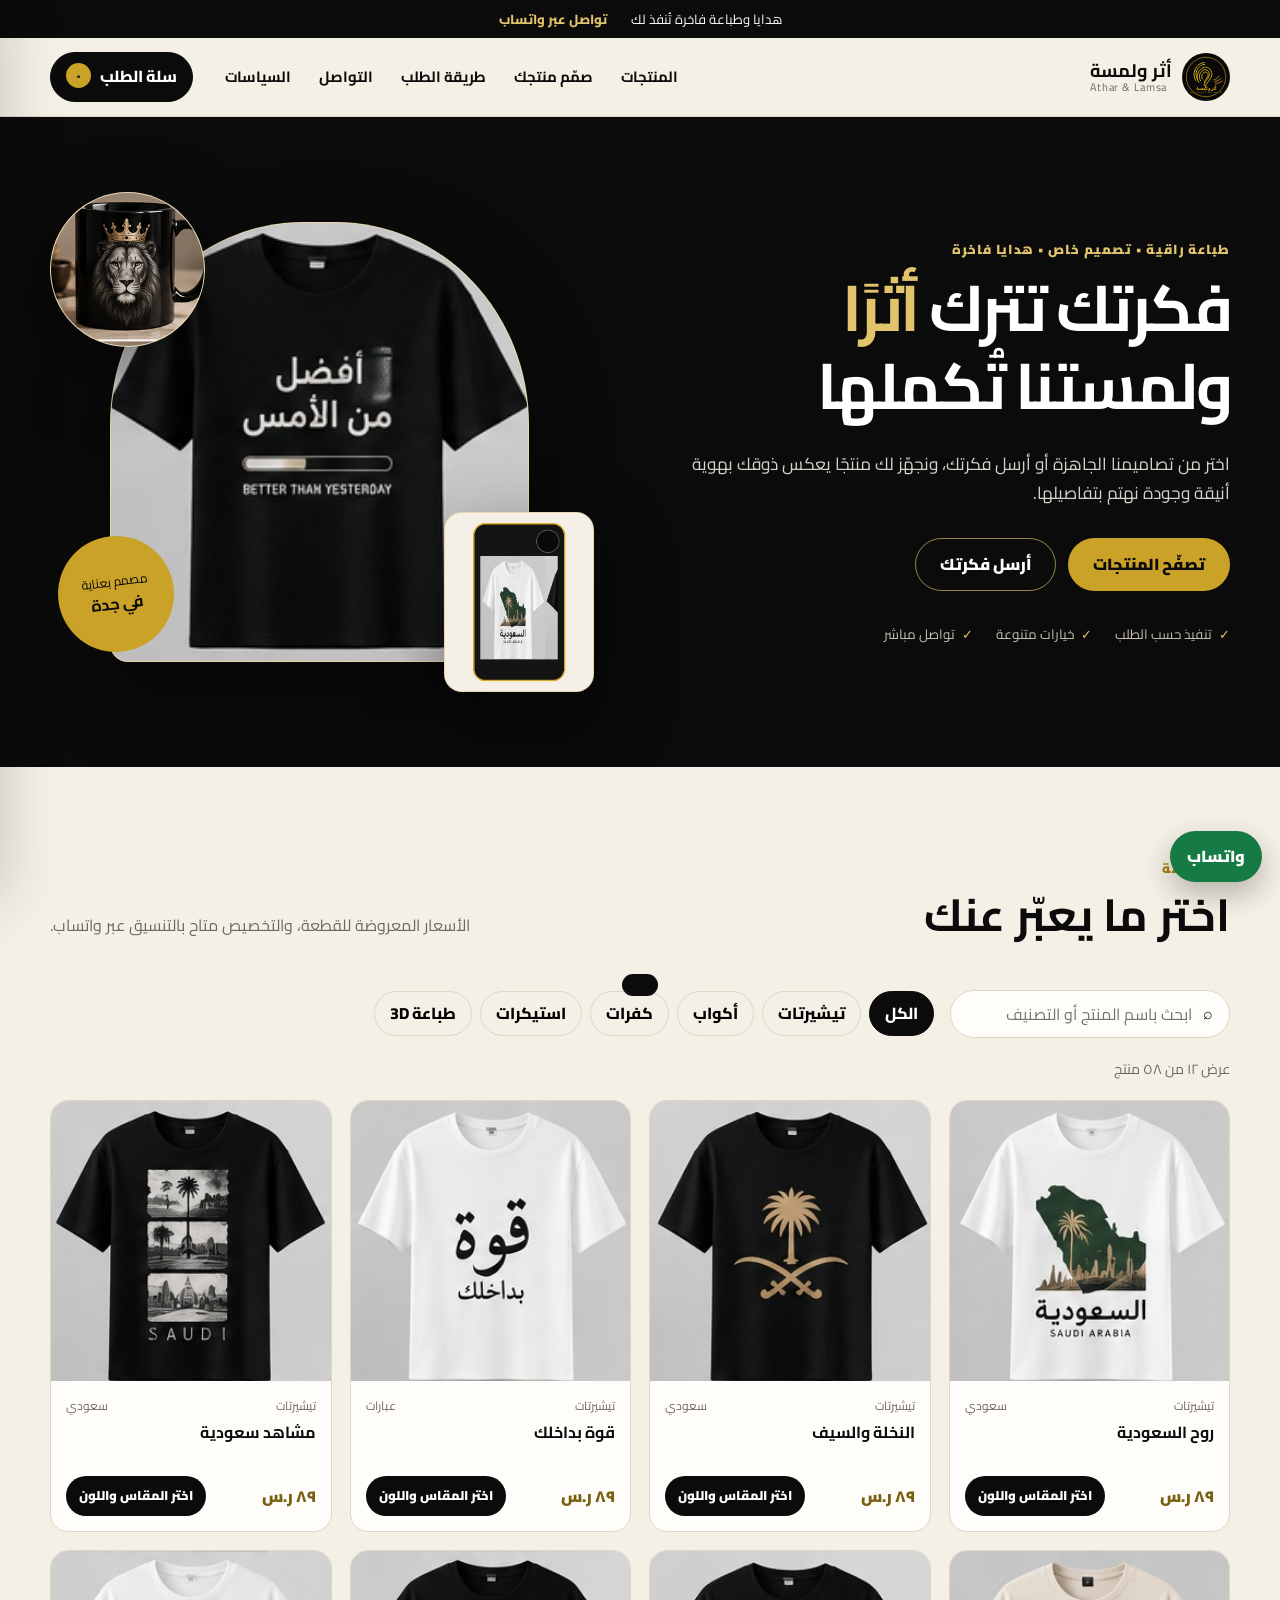
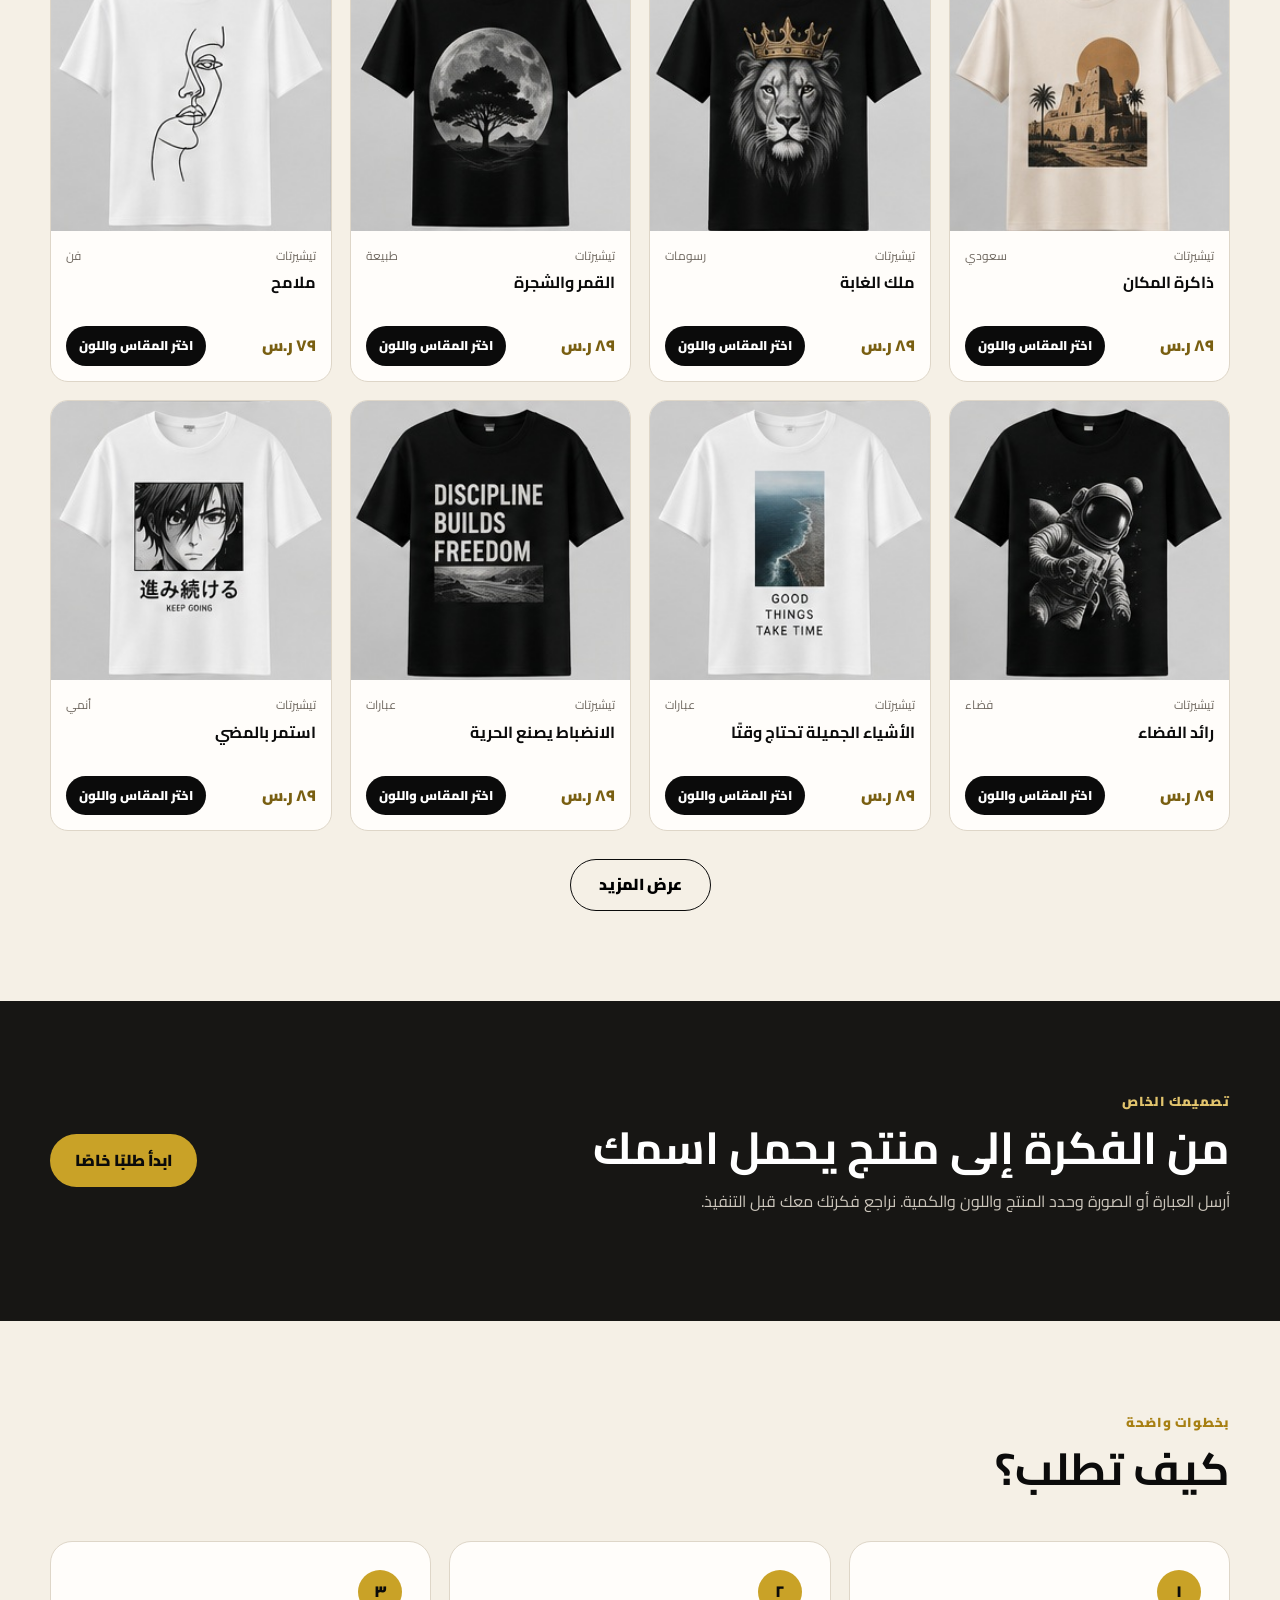
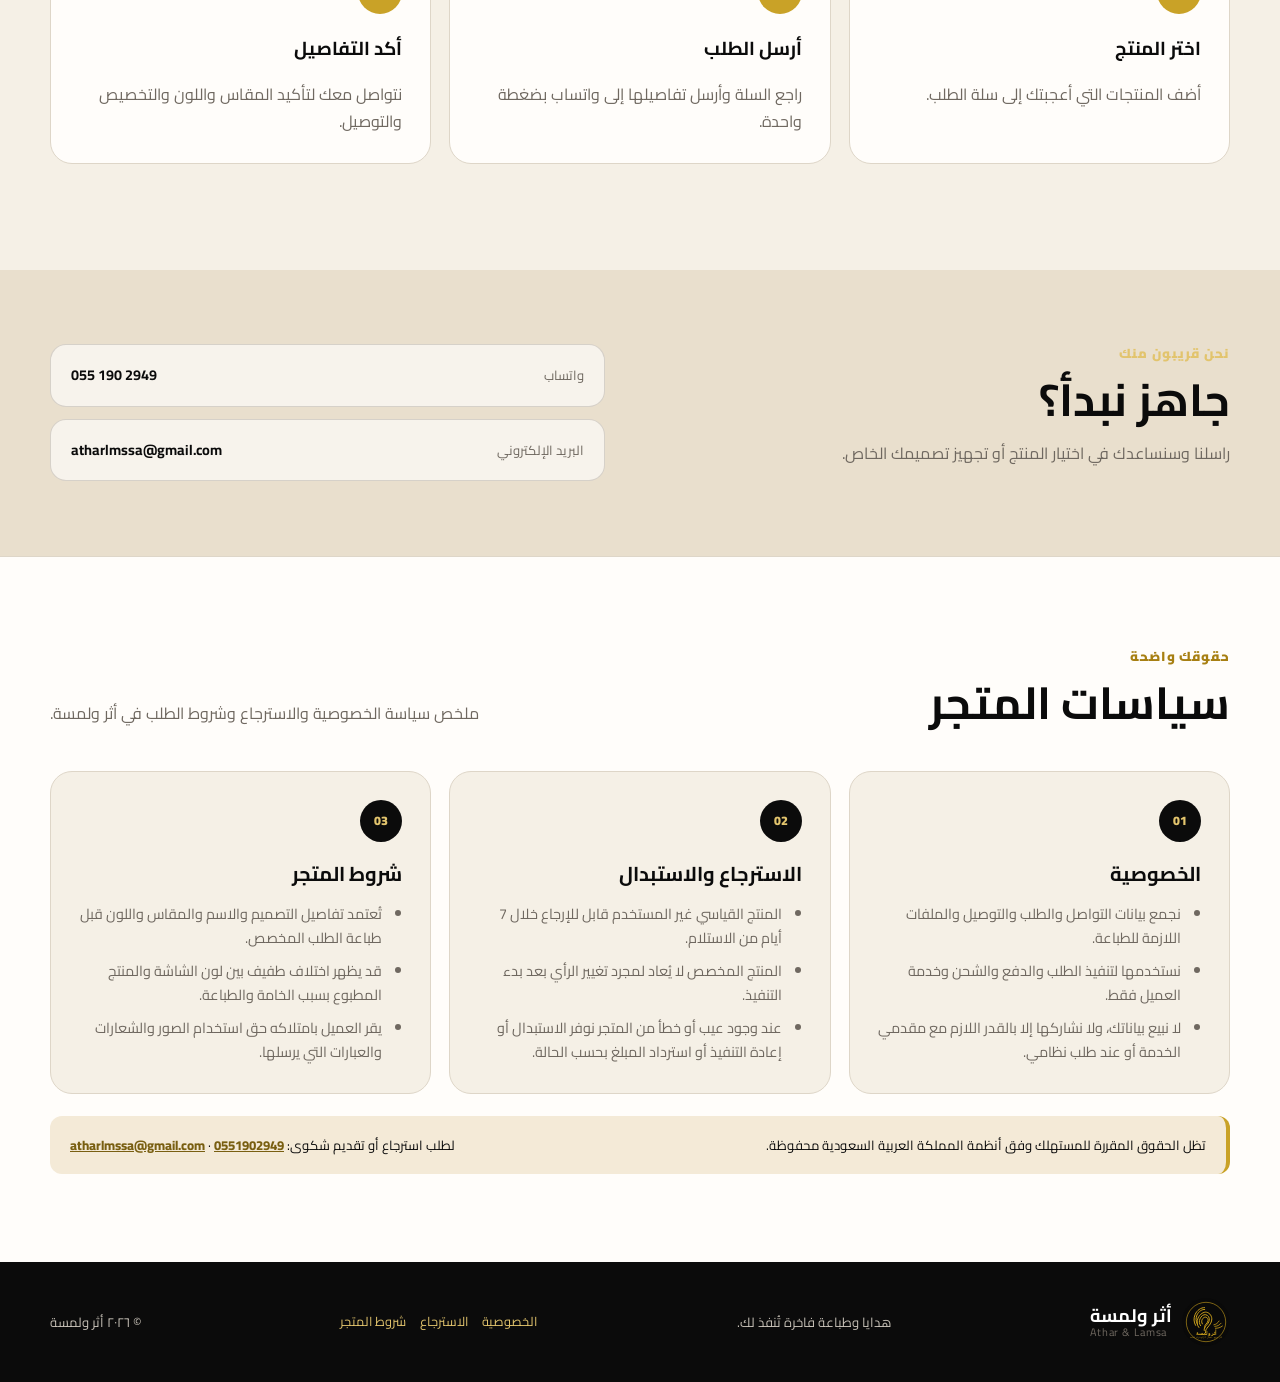
==== commit 04f6bf09: "feat: add six Arabic sticker products" ====
--- a/index.html
+++ b/index.html
@@ -14,9 +14,9 @@
   <link rel="preconnect" href="https://fonts.googleapis.com">
   <link rel="preconnect" href="https://fonts.gstatic.com" crossorigin>
   <link href="https://fonts.googleapis.com/css2?family=Cairo:wght@400;500;600;700;800;900&display=swap" rel="stylesheet">
-  <link rel="stylesheet" href="styles.css?v=20260918-3">
-  <script src="products.js?v=20260913-1" defer></script>
-  <script src="app.js?v=20260918-1" defer></script>
+  <link rel="stylesheet" href="styles.css?v=20260919-1">
+  <script src="products.js?v=20260919-1" defer></script>
+  <script src="app.js?v=20260919-1" defer></script>
 </head>
 <body>
   <a class="skip-link" href="#catalog">انتقل إلى المنتجات</a>
--- a/styles.css
+++ b/styles.css
@@ -1,10 +1,10 @@
 :root{--ink:#0b0b0b;--charcoal:#171614;--taupe:#8a8178;--ivory:#f5f0e6;--paper:#fffdfa;--gold:#c9a227;--gold-light:#e2c46d;--line:#ded6c8;--muted:#6f6860;--shadow:0 18px 50px #0b0b0b1a;--radius:22px}
-*{box-sizing:border-box}html{scroll-behavior:smooth;scroll-padding-top:100px}body{margin:0;background:var(--ivory);color:var(--ink);font-family:Cairo,Arial,sans-serif;line-height:1.7}body.drawer-open{overflow:hidden}img{display:block;max-width:100%}a{color:inherit;text-decoration:none}button,input{font:inherit}button{cursor:pointer}.shell{width:min(1180px,calc(100% - 40px));margin-inline:auto}.sr-only{position:absolute;width:1px;height:1px;margin:-1px;overflow:hidden;clip:rect(0,0,0,0)}.skip-link{position:fixed;top:8px;right:8px;z-index:999;background:var(--gold);padding:8px 14px;transform:translateY(-150%)}.skip-link:focus{transform:none}
+*{box-sizing:border-box}html{scroll-behavior:smooth;scroll-padding-top:100px}body{margin:0;background:var(--ivory);color:var(--ink);font-family:Cairo,Arial,sans-serif;line-height:1.7}body.drawer-open{overflow:hidden}img{display:block;max-width:100%}a{color:inherit;text-decoration:none}button,input,select{font:inherit}button{cursor:pointer}.shell{width:min(1180px,calc(100% - 40px));margin-inline:auto}.sr-only{position:absolute;width:1px;height:1px;margin:-1px;overflow:hidden;clip:rect(0,0,0,0)}.skip-link{position:fixed;top:8px;right:8px;z-index:999;background:var(--gold);padding:8px 14px;transform:translateY(-150%)}.skip-link:focus{transform:none}
 .announcement{min-height:38px;background:var(--ink);color:#fff;display:flex;align-items:center;justify-content:center;gap:24px;padding:7px 20px;font-size:.82rem}.announcement a{color:var(--gold-light);font-weight:800}.site-header{position:sticky;top:0;z-index:50;background:#f5f0e6ed;border-bottom:1px solid #8a817840;backdrop-filter:blur(16px)}.nav{height:78px;display:flex;align-items:center;gap:32px}.brand{display:flex;align-items:center;gap:10px;margin-left:auto}.brand img{width:48px;height:48px;border-radius:50%}.brand span{display:grid;line-height:1.15}.brand b{font-size:1.13rem}.brand small{direction:ltr;color:var(--muted);font-size:.68rem;letter-spacing:.08em}.nav-links{display:flex;gap:28px;font-weight:700;font-size:.93rem}.nav-links a{position:relative}.nav-links a:after{content:"";position:absolute;right:0;bottom:-7px;width:0;height:2px;background:var(--gold);transition:.2s}.nav-links a:hover:after{width:100%}.menu-toggle{display:none;border:0;background:transparent;font-size:1.5rem}.cart-button{border:1px solid var(--ink);background:var(--ink);color:#fff;border-radius:999px;padding:10px 15px;font-weight:800}.cart-count{display:inline-grid;place-items:center;min-width:25px;height:25px;margin-right:6px;background:var(--gold);color:var(--ink);border-radius:50%}
 .hero{overflow:hidden;background:var(--ink);color:#fff}.hero-layout{min-height:650px;padding-block:64px;display:grid;grid-template-columns:1.02fr .98fr;align-items:center;gap:70px}.kicker{margin:0 0 8px;color:#a77f12;font-weight:900;font-size:.82rem;letter-spacing:.07em}.hero .kicker,.custom-section .kicker,.contact .kicker{color:var(--gold-light)}h1,h2,h3,p{margin-top:0}h1{font-size:clamp(2.6rem,5vw,4.7rem);line-height:1.22;margin-bottom:24px;letter-spacing:-.04em}h1 em{color:var(--gold-light);font-style:normal}h2{font-size:clamp(2rem,3.5vw,3.1rem);line-height:1.25;margin-bottom:12px}h3{line-height:1.4}.hero-text{max-width:650px;color:#d8d3ca;font-size:1.08rem}.hero-actions{display:flex;gap:12px;flex-wrap:wrap;margin-top:30px}.button{display:inline-flex;align-items:center;justify-content:center;min-height:50px;padding:12px 24px;border-radius:999px;border:1px solid transparent;font-weight:900;transition:.2s}.button:hover{transform:translateY(-2px)}.button-gold{background:var(--gold);color:var(--ink)}.button-outline{border-color:#e2c46da6;color:#fff}.button-whatsapp{width:100%;background:#167a45;color:#fff;border:0}.trust-list{display:flex;gap:23px;flex-wrap:wrap;margin:32px 0 0;padding:0;list-style:none;color:#c7c1b7;font-size:.84rem}.trust-list li:before{content:"✓";color:var(--gold-light);margin-left:7px}
 .hero-gallery{height:500px;position:relative}.hero-card{position:absolute;margin:0;overflow:hidden;border:1px solid #e2c46d73;background:#eee7db;box-shadow:0 28px 80px #0007}.hero-card img{width:100%;height:100%;object-fit:cover}.hero-main{inset:30px 65px 30px 60px;border-radius:46% 46% 18px 18px}.hero-top{width:155px;height:155px;top:0;left:0;border-radius:50%}.hero-bottom{width:150px;height:180px;bottom:0;right:0;border-radius:18px}.made-note{position:absolute;left:8px;bottom:40px;width:116px;height:116px;border-radius:50%;display:grid;place-content:center;text-align:center;background:var(--gold);color:var(--ink);transform:rotate(-7deg);font-size:.78rem;line-height:1.5}.made-note b{font-size:1rem}
 .catalog,.how{padding-block:90px}.section-heading{display:flex;align-items:end;justify-content:space-between;gap:32px;margin-bottom:32px}.section-heading>p{max-width:460px;color:var(--muted)}.catalog-tools{display:flex;align-items:center;gap:16px;margin-bottom:18px}.search-box{min-width:280px;display:flex;align-items:center;gap:9px;background:var(--paper);border:1px solid var(--line);border-radius:999px;padding:0 16px}.search-box:focus-within{outline:3px solid #c9a22738;border-color:var(--gold)}.search-box input{width:100%;height:46px;border:0;outline:0;background:transparent}.filters{display:flex;gap:8px;overflow-x:auto;padding:4px 0}.filter{white-space:nowrap;border:1px solid var(--line);background:transparent;border-radius:999px;padding:8px 15px;font-weight:800}.filter.active{background:var(--ink);border-color:var(--ink);color:#fff}.results-summary{color:var(--muted);font-size:.88rem;margin-bottom:18px}
-.product-grid{display:grid;grid-template-columns:repeat(4,minmax(0,1fr));gap:18px}.product-card{background:var(--paper);border:1px solid var(--line);border-radius:18px;overflow:hidden;transition:.22s}.product-card:hover{transform:translateY(-5px);box-shadow:var(--shadow)}.product-image{aspect-ratio:1;background:#eee9e0;overflow:hidden}.product-image img{width:100%;height:100%;object-fit:cover;transition:.3s}.product-card:hover img{transform:scale(1.025)}.product-info{padding:15px}.product-meta{display:flex;justify-content:space-between;gap:8px;color:var(--muted);font-size:.75rem;margin-bottom:5px}.product-info h3{font-size:1rem;margin-bottom:10px;min-height:45px}.product-buy{display:flex;align-items:center;justify-content:space-between;gap:10px}.price{font-weight:900;color:#795f11}.add-button{border:0;border-radius:999px;background:var(--ink);color:#fff;padding:9px 13px;font-size:.8rem;font-weight:900}.add-button:hover{background:var(--gold);color:var(--ink)}.empty-state{text-align:center;padding:60px 20px;background:#ffffff73;border:1px dashed var(--line);border-radius:var(--radius)}.show-more{display:block;margin:28px auto 0;border:1px solid var(--ink);border-radius:999px;background:transparent;padding:11px 28px;font-weight:900}.show-more[hidden]{display:none}
+.product-grid{display:grid;grid-template-columns:repeat(4,minmax(0,1fr));gap:18px}.product-card{background:var(--paper);border:1px solid var(--line);border-radius:18px;overflow:hidden;transition:.22s}.product-card:hover{transform:translateY(-5px);box-shadow:var(--shadow)}.product-image{aspect-ratio:1;background:#eee9e0;overflow:hidden}.product-image img{width:100%;height:100%;object-fit:cover;transition:.3s}.product-image.sticker-image img{object-fit:contain;padding:14px}.product-card:hover img{transform:scale(1.025)}.product-info{padding:15px}.product-meta{display:flex;justify-content:space-between;gap:8px;color:var(--muted);font-size:.75rem;margin-bottom:5px}.product-info h3{font-size:1rem;margin-bottom:10px;min-height:45px}.product-buy{display:flex;align-items:center;justify-content:space-between;gap:10px}.price{font-weight:900;color:#795f11}.add-button{border:0;border-radius:999px;background:var(--ink);color:#fff;padding:9px 13px;font-size:.8rem;font-weight:900}.add-button:hover{background:var(--gold);color:var(--ink)}.empty-state{text-align:center;padding:60px 20px;background:#ffffff73;border:1px dashed var(--line);border-radius:var(--radius)}.show-more{display:block;margin:28px auto 0;border:1px solid var(--ink);border-radius:999px;background:transparent;padding:11px 28px;font-weight:900}.show-more[hidden]{display:none}
 .custom-section{background:var(--charcoal);color:#fff}.custom-layout{min-height:320px;padding-block:66px;display:flex;align-items:center;justify-content:space-between;gap:40px}.custom-layout>div{max-width:720px}.custom-layout p:not(.kicker){color:#cbc5bb}.steps{display:grid;grid-template-columns:repeat(3,1fr);gap:18px;list-style:none;padding:0}.steps li{background:var(--paper);border:1px solid var(--line);border-radius:var(--radius);padding:28px}.steps li>span{display:grid;place-items:center;width:44px;height:44px;border-radius:50%;background:var(--gold);font-weight:900;margin-bottom:22px}.steps p{color:var(--muted);margin:0}.contact{background:#e9dfcd}.contact-layout{padding-block:72px;display:grid;grid-template-columns:1fr 1fr;align-items:center;gap:70px}.contact-layout p:not(.kicker){color:var(--muted)}.contact-links{display:grid;gap:12px}.contact-links a{display:flex;align-items:center;justify-content:space-between;gap:20px;background:#ffffff9e;border:1px solid #8a81784d;padding:18px 20px;border-radius:16px}.contact-links span{font-size:.82rem;color:var(--muted)}.contact-links b{font-size:.9rem}
 footer{background:var(--ink);color:#c7c1b7;padding:36px 0}.footer-layout{display:flex;align-items:center;justify-content:space-between;gap:24px}.footer-layout p{margin:0;font-size:.82rem}.footer-brand{margin:0}.footer-brand b{color:#fff}.whatsapp-float{position:fixed;z-index:40;right:18px;bottom:18px;background:#167a45;color:#fff;border-radius:999px;padding:12px 17px;font-weight:900;box-shadow:0 12px 30px #0004}
 .drawer-backdrop{position:fixed;inset:0;z-index:80;background:#0008}.cart-drawer{position:fixed;top:0;bottom:0;left:0;z-index:90;width:min(430px,100%);background:var(--paper);padding:24px;transform:translateX(-105%);transition:.25s;display:flex;flex-direction:column;box-shadow:20px 0 60px #0003}.cart-drawer.open{transform:none}.drawer-head{display:flex;justify-content:space-between;align-items:start;border-bottom:1px solid var(--line);padding-bottom:16px}.drawer-head h2{font-size:1.7rem;margin:0}.drawer-head button{border:0;background:transparent;font-size:2rem}.cart-items{overflow-y:auto;padding:15px 0;display:grid;gap:10px}.cart-item{display:grid;grid-template-columns:70px 1fr auto;gap:12px;align-items:center;border:1px solid var(--line);border-radius:14px;padding:9px}.cart-item img{width:70px;height:70px;object-fit:cover;border-radius:9px}.cart-item h3{font-size:.86rem;margin:0}.cart-item p{font-size:.77rem;color:var(--muted);margin:2px 0}.qty{display:flex;align-items:center;gap:6px}.qty button{width:28px;height:28px;border:1px solid var(--line);background:transparent;border-radius:50%}.remove-item{border:0;background:transparent;color:#9b332c;font-size:1.2rem}.cart-empty{margin:auto;text-align:center;color:var(--muted)}.cart-empty a{color:#765b0a;text-decoration:underline}.cart-footer{margin-top:auto;border-top:1px solid var(--line);padding-top:16px}.cart-total{display:flex;justify-content:space-between}.cart-footer>p{font-size:.72rem;color:var(--muted)}.clear-cart{display:block;margin:10px auto 0;border:0;background:transparent;color:#8e2d29}.toast{position:fixed;z-index:100;left:50%;bottom:24px;transform:translate(-50%,120px);background:var(--ink);color:#fff;padding:11px 18px;border-radius:999px;transition:.25s}.toast.show{transform:translate(-50%,0)}
@@ -17,3 +17,6 @@
 
 .policies-summary{padding-block:88px;background:var(--paper);border-top:1px solid var(--line)}.policies-heading{margin-bottom:28px}.policy-summary-grid{display:grid;grid-template-columns:repeat(3,minmax(0,1fr));gap:18px}.summary-policy-card{position:relative;background:var(--ivory);border:1px solid var(--line);border-radius:var(--radius);padding:28px;scroll-margin-top:105px}.summary-policy-card>span{display:inline-grid;place-items:center;width:42px;height:42px;border-radius:50%;background:var(--ink);color:var(--gold-light);font-size:.78rem;font-weight:900;margin-bottom:18px}.summary-policy-card h3{font-size:1.25rem;margin-bottom:14px}.summary-policy-card ul{margin:0;padding-right:20px;color:var(--muted);font-size:.9rem}.summary-policy-card li+li{margin-top:8px}.policies-note{display:flex;justify-content:space-between;gap:24px;margin-top:22px;padding:18px 20px;border-right:4px solid var(--gold);background:#f4ead7;border-radius:12px}.policies-note p{margin:0;font-size:.82rem}.policies-note a{color:#795f11;font-weight:800;text-decoration:underline}
 @media(max-width:900px){.policy-summary-grid{grid-template-columns:1fr}.policies-note{display:grid}}@media(max-width:480px){.policies-summary{padding-block:60px}.summary-policy-card{padding:22px}}
+
+body.options-open{overflow:hidden}.options-backdrop{position:fixed;inset:0;z-index:110;background:#0009;backdrop-filter:blur(4px)}.product-options-modal{position:fixed;z-index:120;top:50%;left:50%;transform:translate(-50%,-50%);width:min(560px,calc(100% - 28px));max-height:calc(100vh - 32px);overflow:auto;background:var(--paper);border:1px solid var(--line);border-radius:24px;padding:28px;box-shadow:0 30px 90px #0006}.product-options-modal[hidden],.options-backdrop[hidden]{display:none!important}.options-close{position:absolute;top:12px;left:14px;width:38px;height:38px;border:0;border-radius:50%;background:var(--ivory);font-size:1.55rem}.options-product{display:grid;grid-template-columns:110px 1fr;gap:18px;align-items:center;margin-bottom:24px;padding-bottom:22px;border-bottom:1px solid var(--line)}.options-product img{width:110px;height:110px;object-fit:cover;border-radius:16px;background:#eee9e0}.options-product h2{font-size:1.65rem;margin-bottom:4px}.options-product p:last-child{margin:0;color:var(--muted);font-weight:800}.product-options-modal form{display:grid;grid-template-columns:1fr 1fr;gap:16px}.option-field{display:grid;gap:7px}.option-field span{font-size:.84rem;font-weight:900}.option-field select{width:100%;height:50px;border:1px solid var(--line);border-radius:12px;background:#fff;padding:0 12px;color:var(--ink)}.option-field select:focus{outline:3px solid #c9a22738;border-color:var(--gold)}.options-help{grid-column:1/-1;margin:0;color:var(--muted);font-size:.78rem}.options-submit{grid-column:1/-1;width:100%;border:0}.cart-variant{color:#795f11!important;font-weight:700}
+@media(max-width:560px){.product-options-modal{padding:22px}.options-product{grid-template-columns:82px 1fr}.options-product img{width:82px;height:82px}.options-product h2{font-size:1.32rem}.product-options-modal form{grid-template-columns:1fr}}
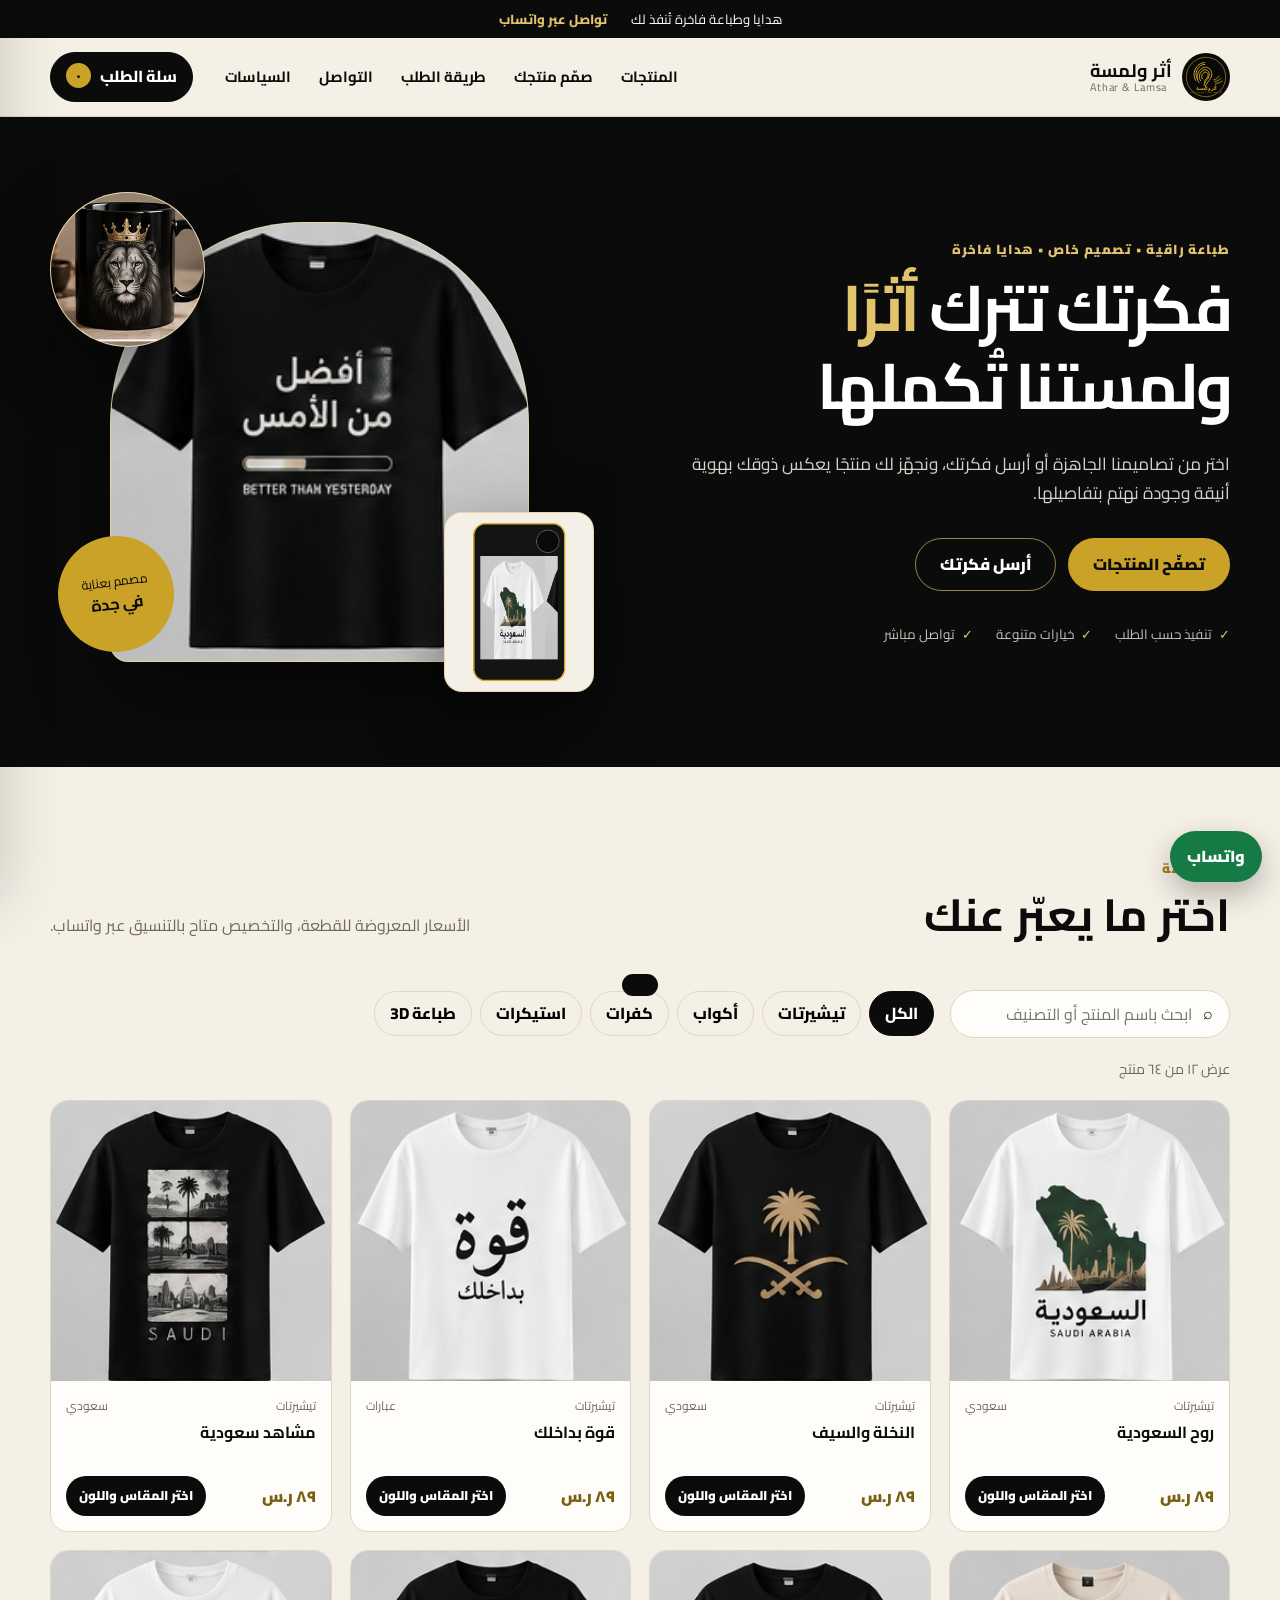
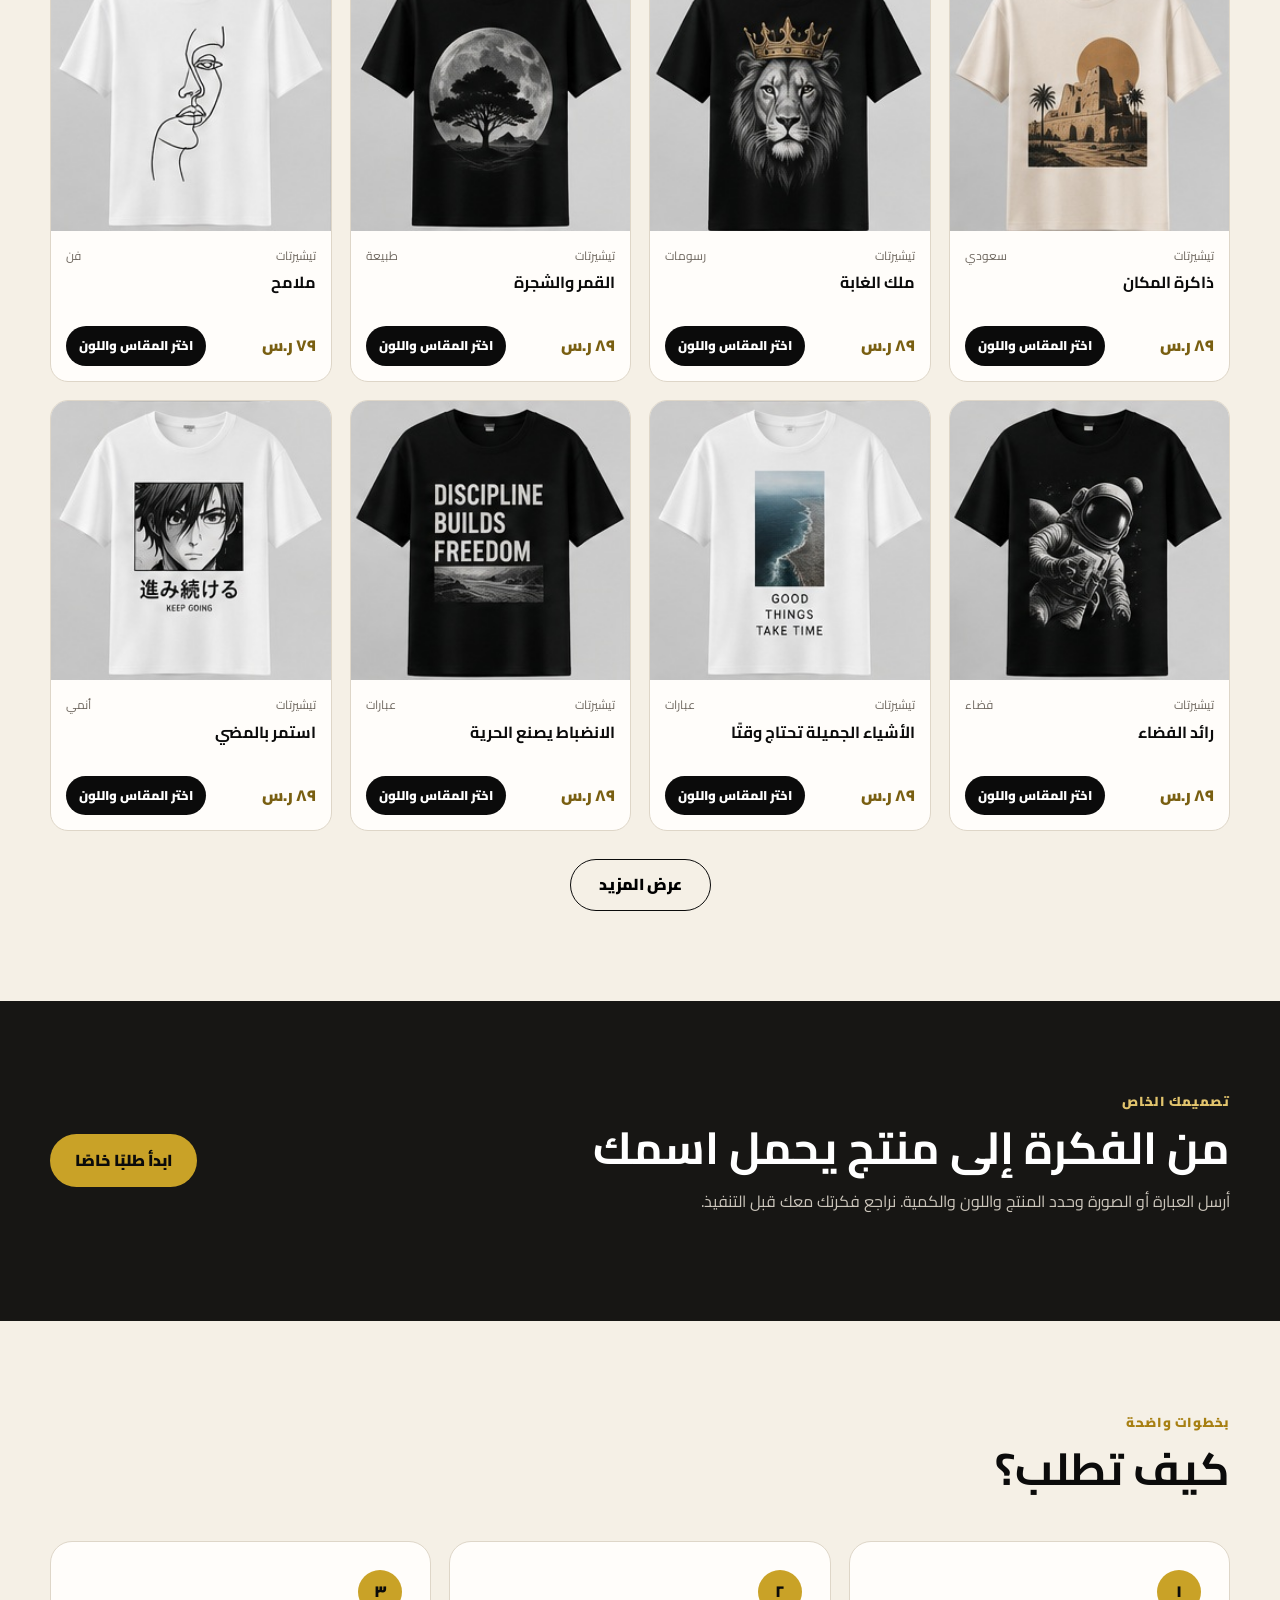
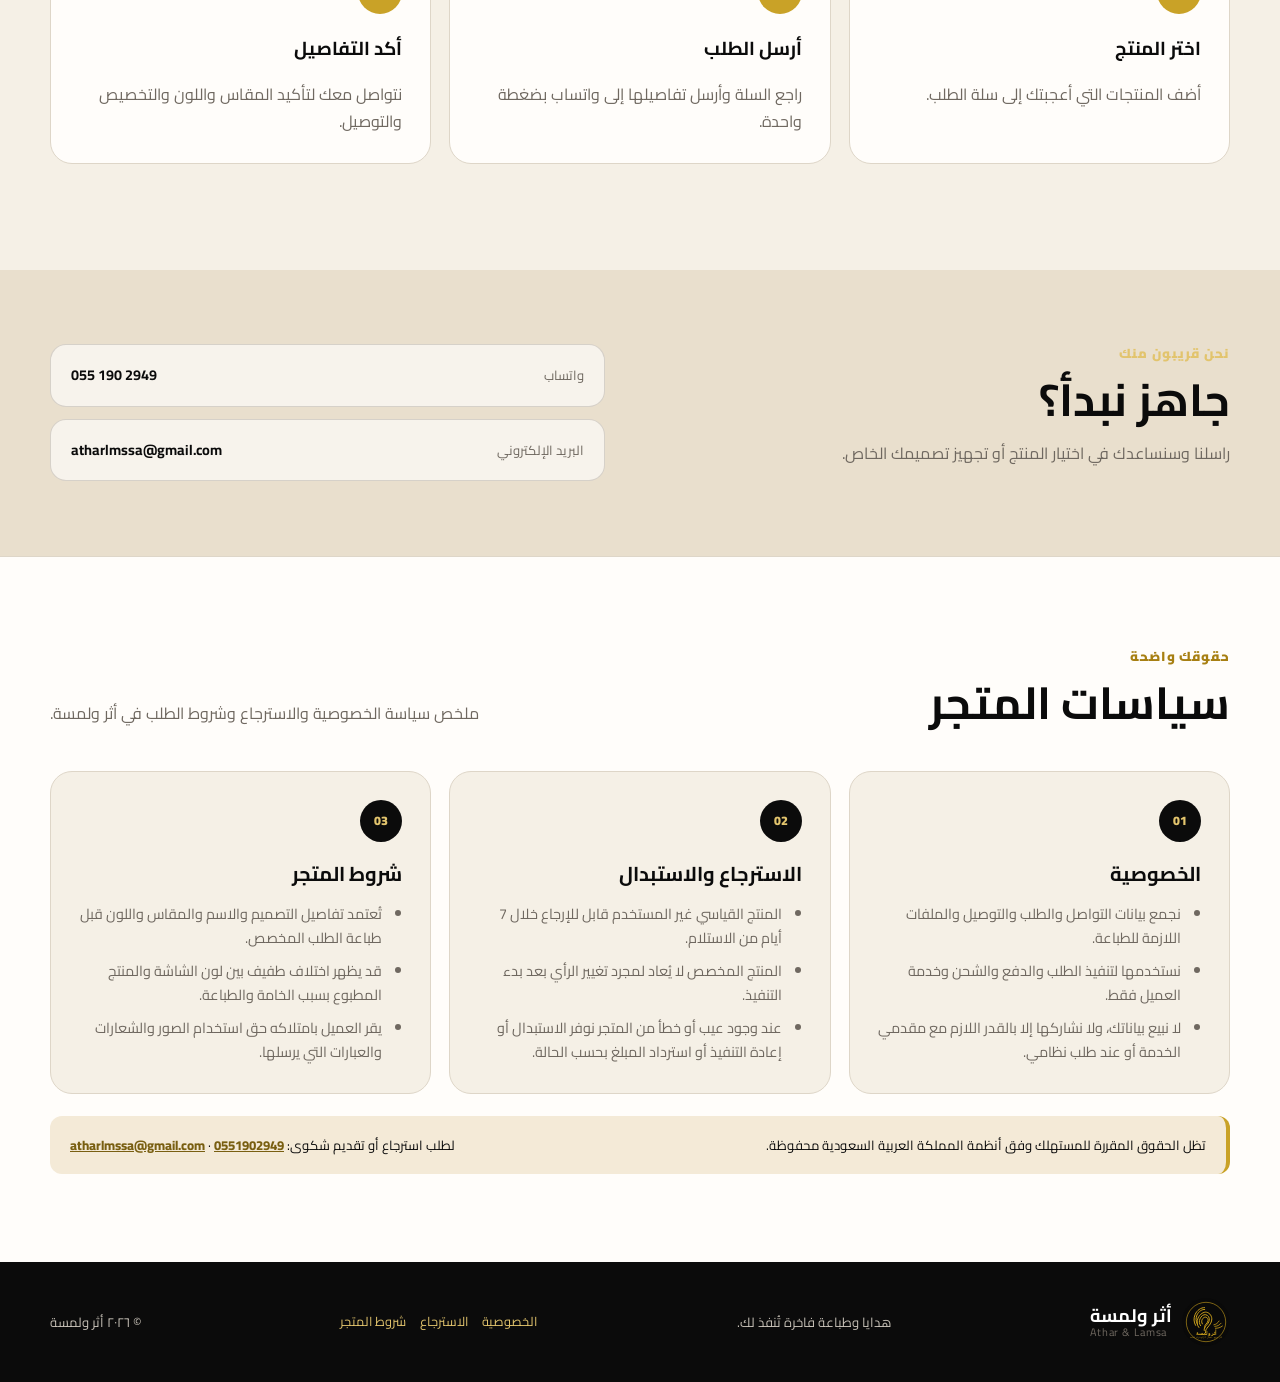
==== commit 6cce46f7: "feat: add Saudi National Day 96 stickers" ====
--- a/index.html
+++ b/index.html
@@ -15,7 +15,7 @@
   <link rel="preconnect" href="https://fonts.gstatic.com" crossorigin>
   <link href="https://fonts.googleapis.com/css2?family=Cairo:wght@400;500;600;700;800;900&display=swap" rel="stylesheet">
   <link rel="stylesheet" href="styles.css?v=20260919-1">
-  <script src="products.js?v=20260919-1" defer></script>
+  <script src="products.js?v=20260920-2" defer></script>
   <script src="app.js?v=20260919-1" defer></script>
 </head>
 <body>
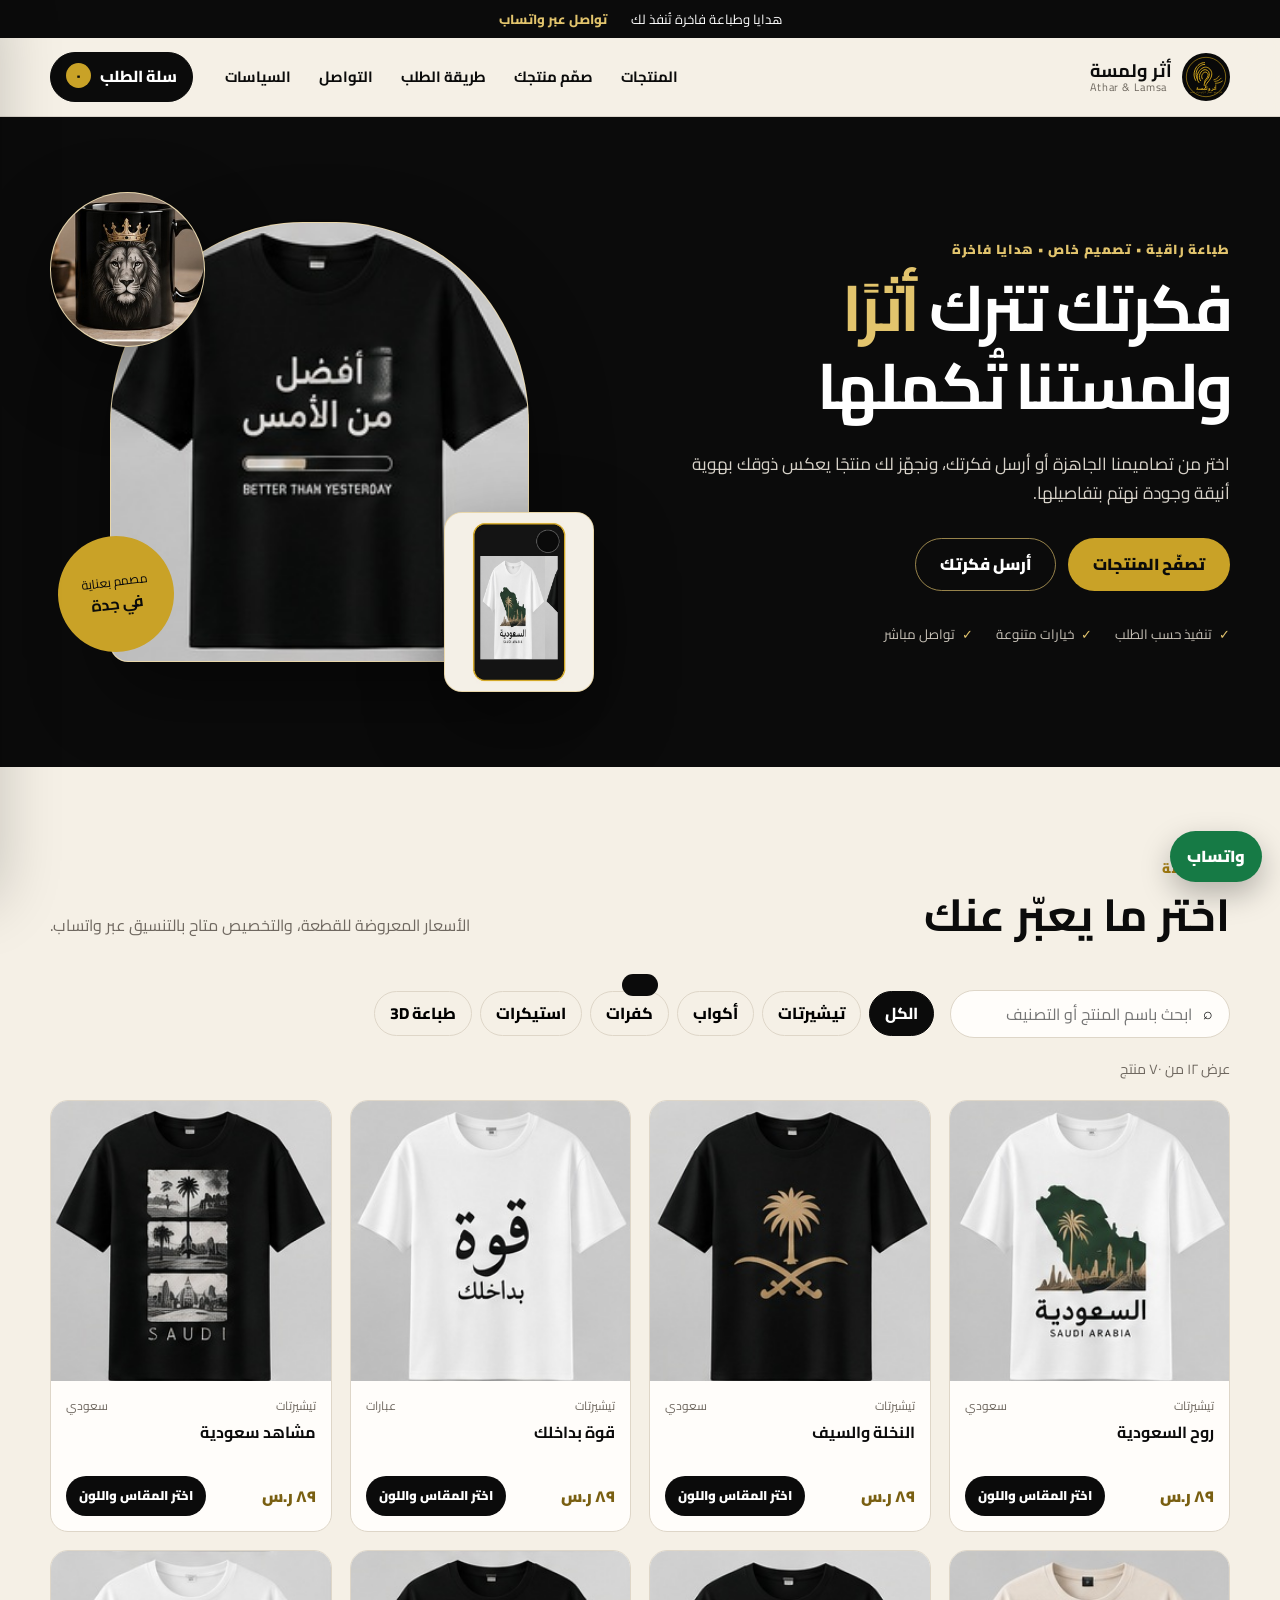
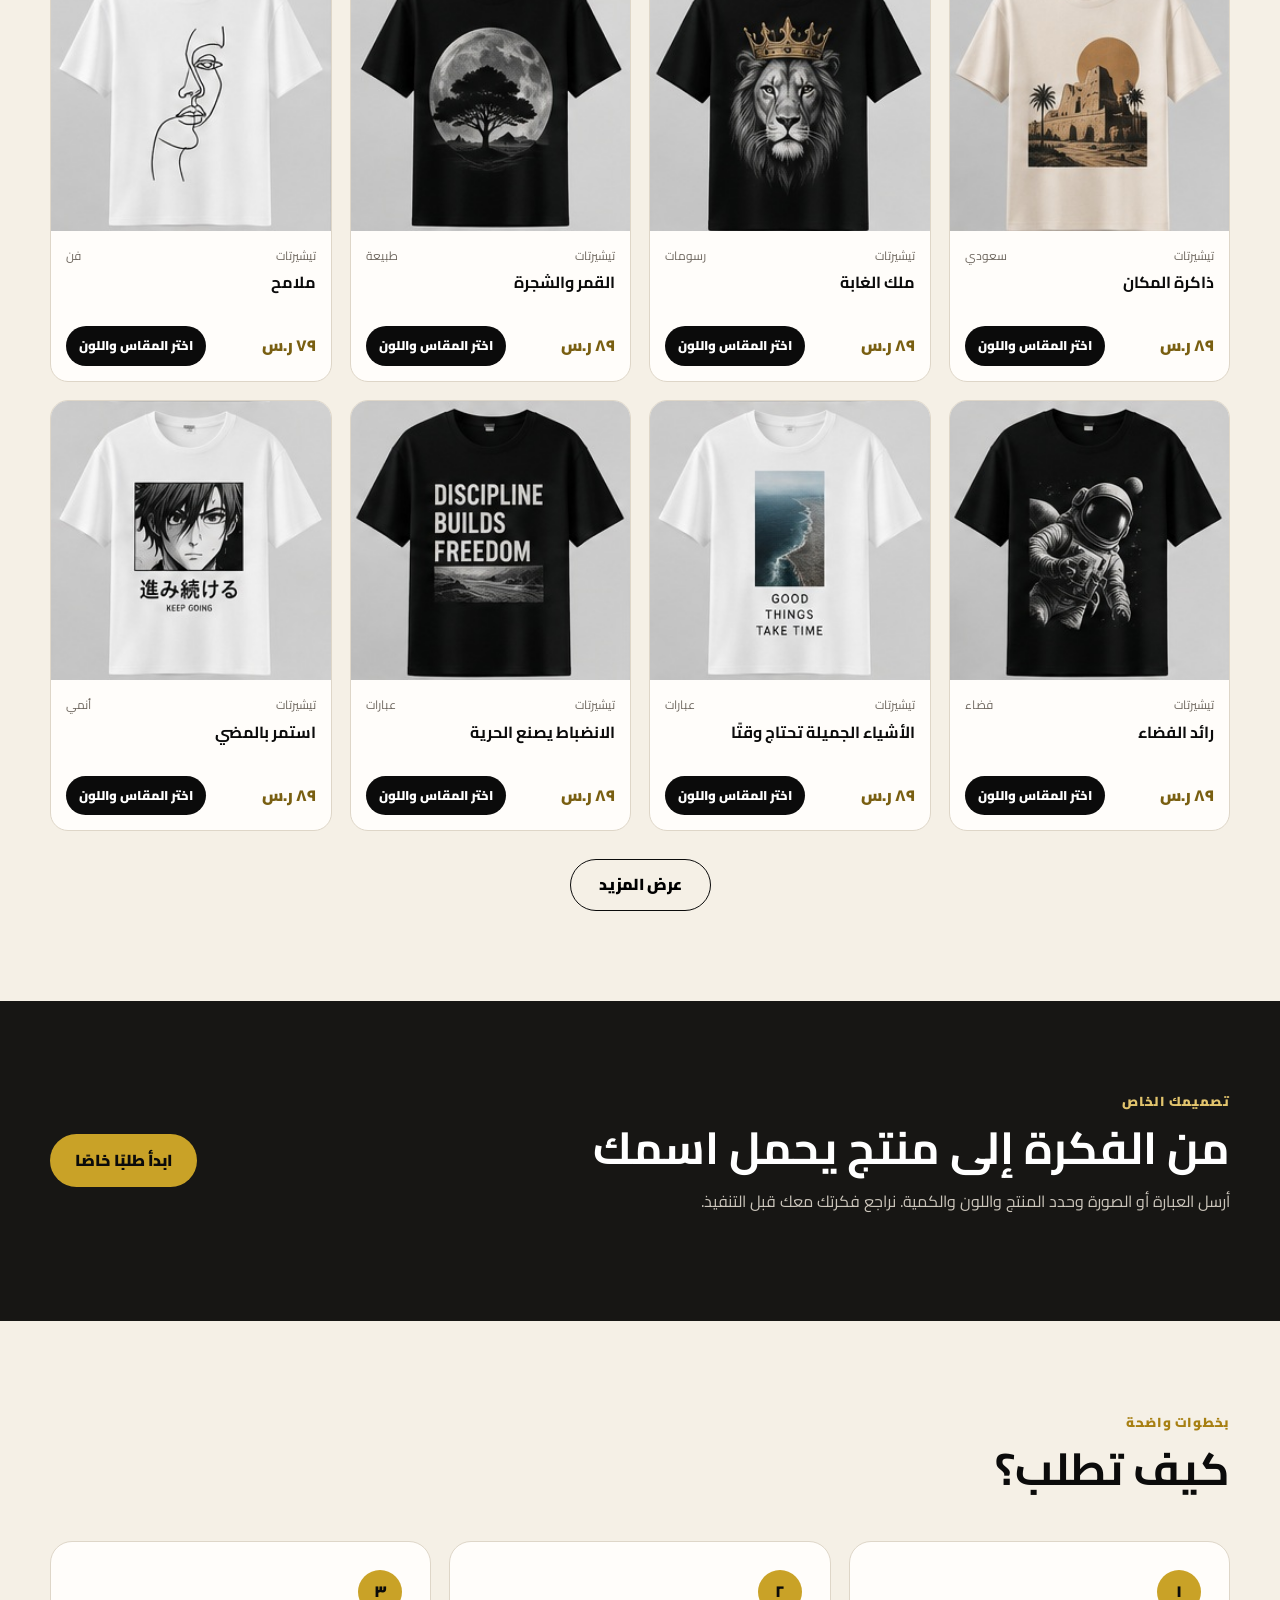
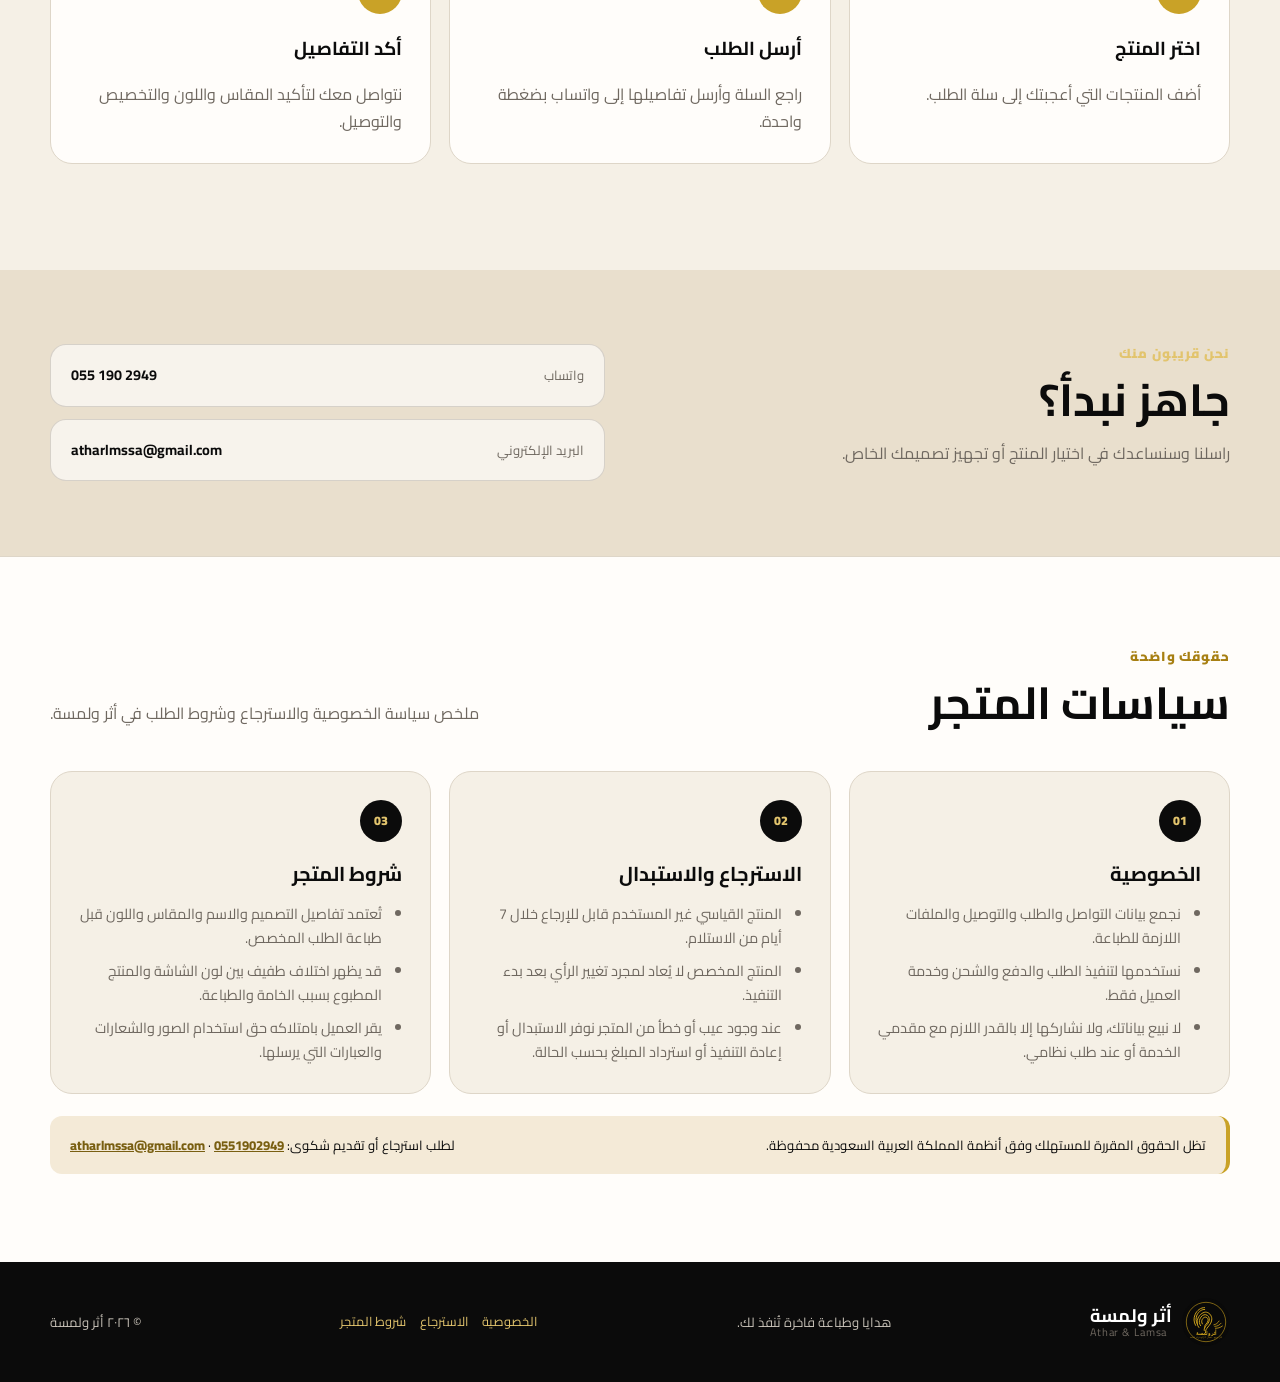
==== commit b2ca86b4: "إضافة استكرات شعارات الأندية السعودية" ====
--- a/index.html
+++ b/index.html
@@ -15,7 +15,7 @@
   <link rel="preconnect" href="https://fonts.gstatic.com" crossorigin>
   <link href="https://fonts.googleapis.com/css2?family=Cairo:wght@400;500;600;700;800;900&display=swap" rel="stylesheet">
   <link rel="stylesheet" href="styles.css?v=20260919-1">
-  <script src="products.js?v=20260920-2" defer></script>
+  <script src="products.js?v=20260921-1" defer></script>
   <script src="app.js?v=20260919-1" defer></script>
 </head>
 <body>
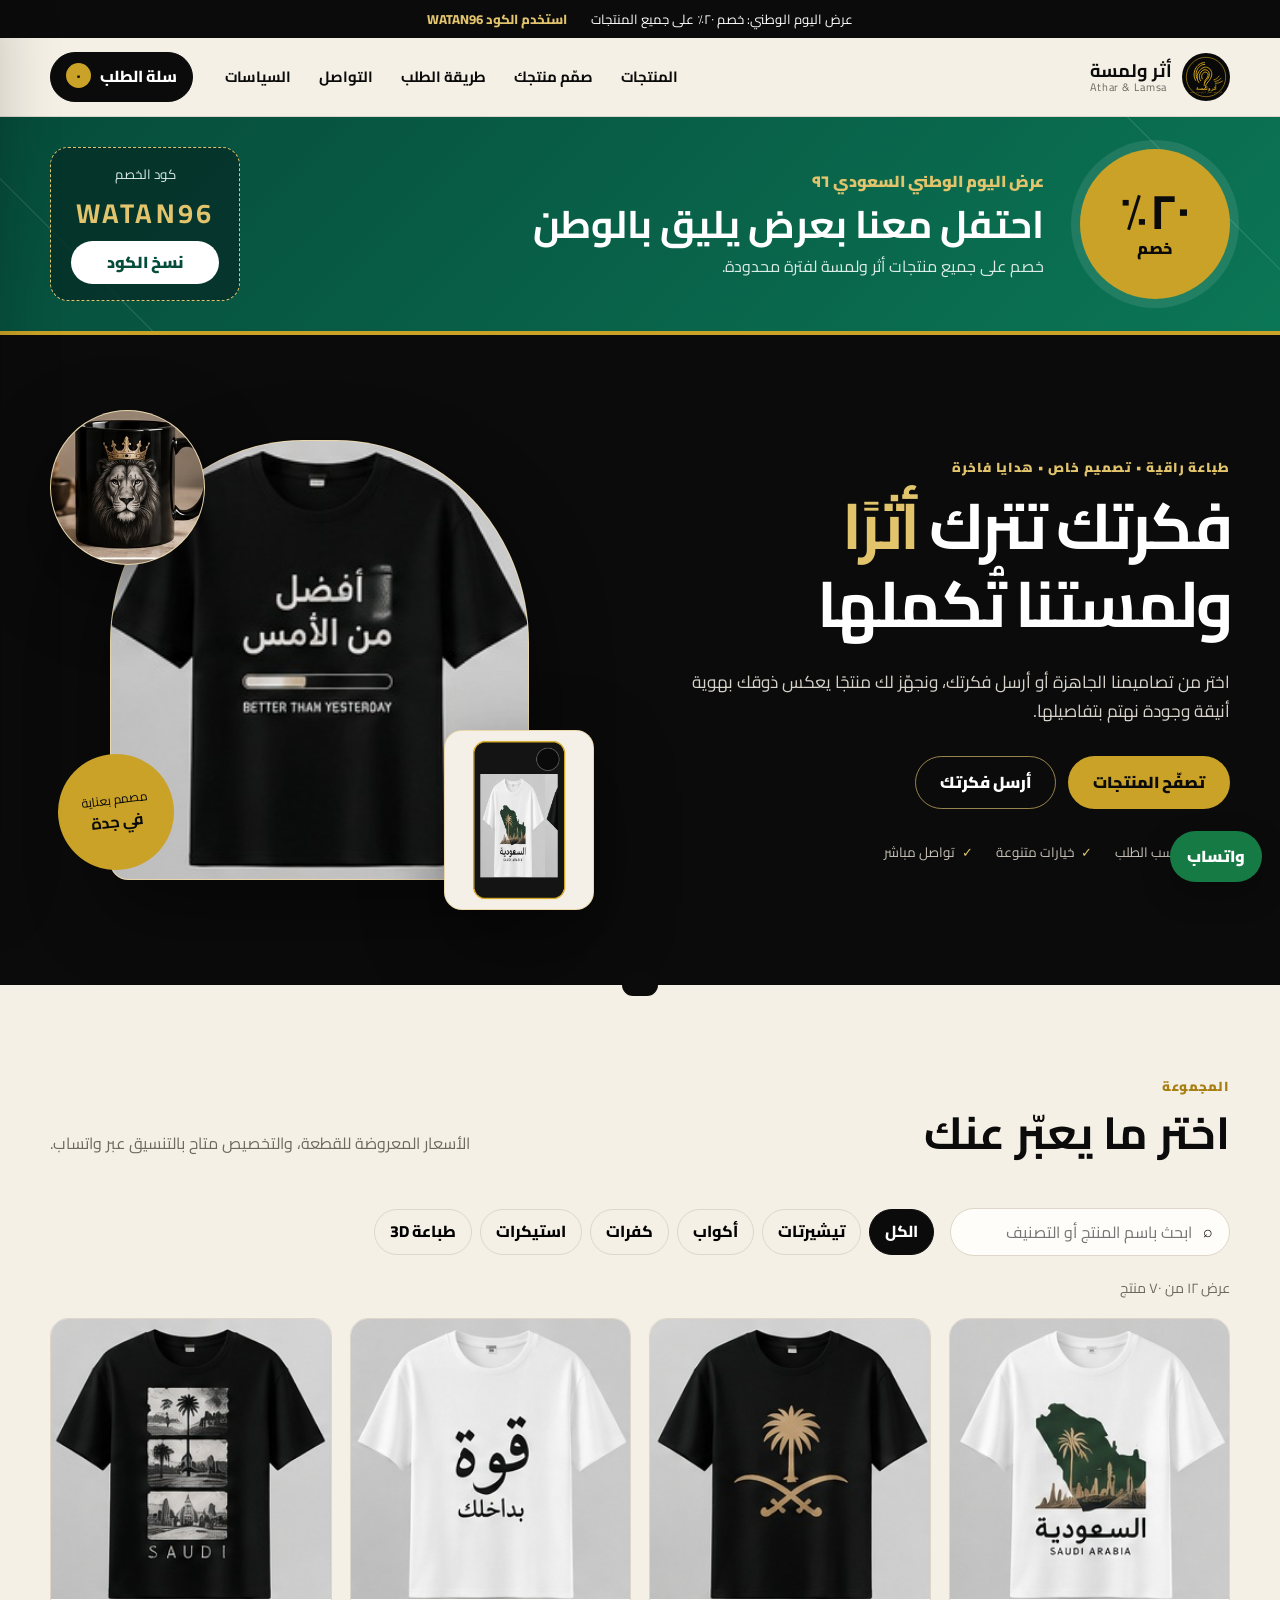
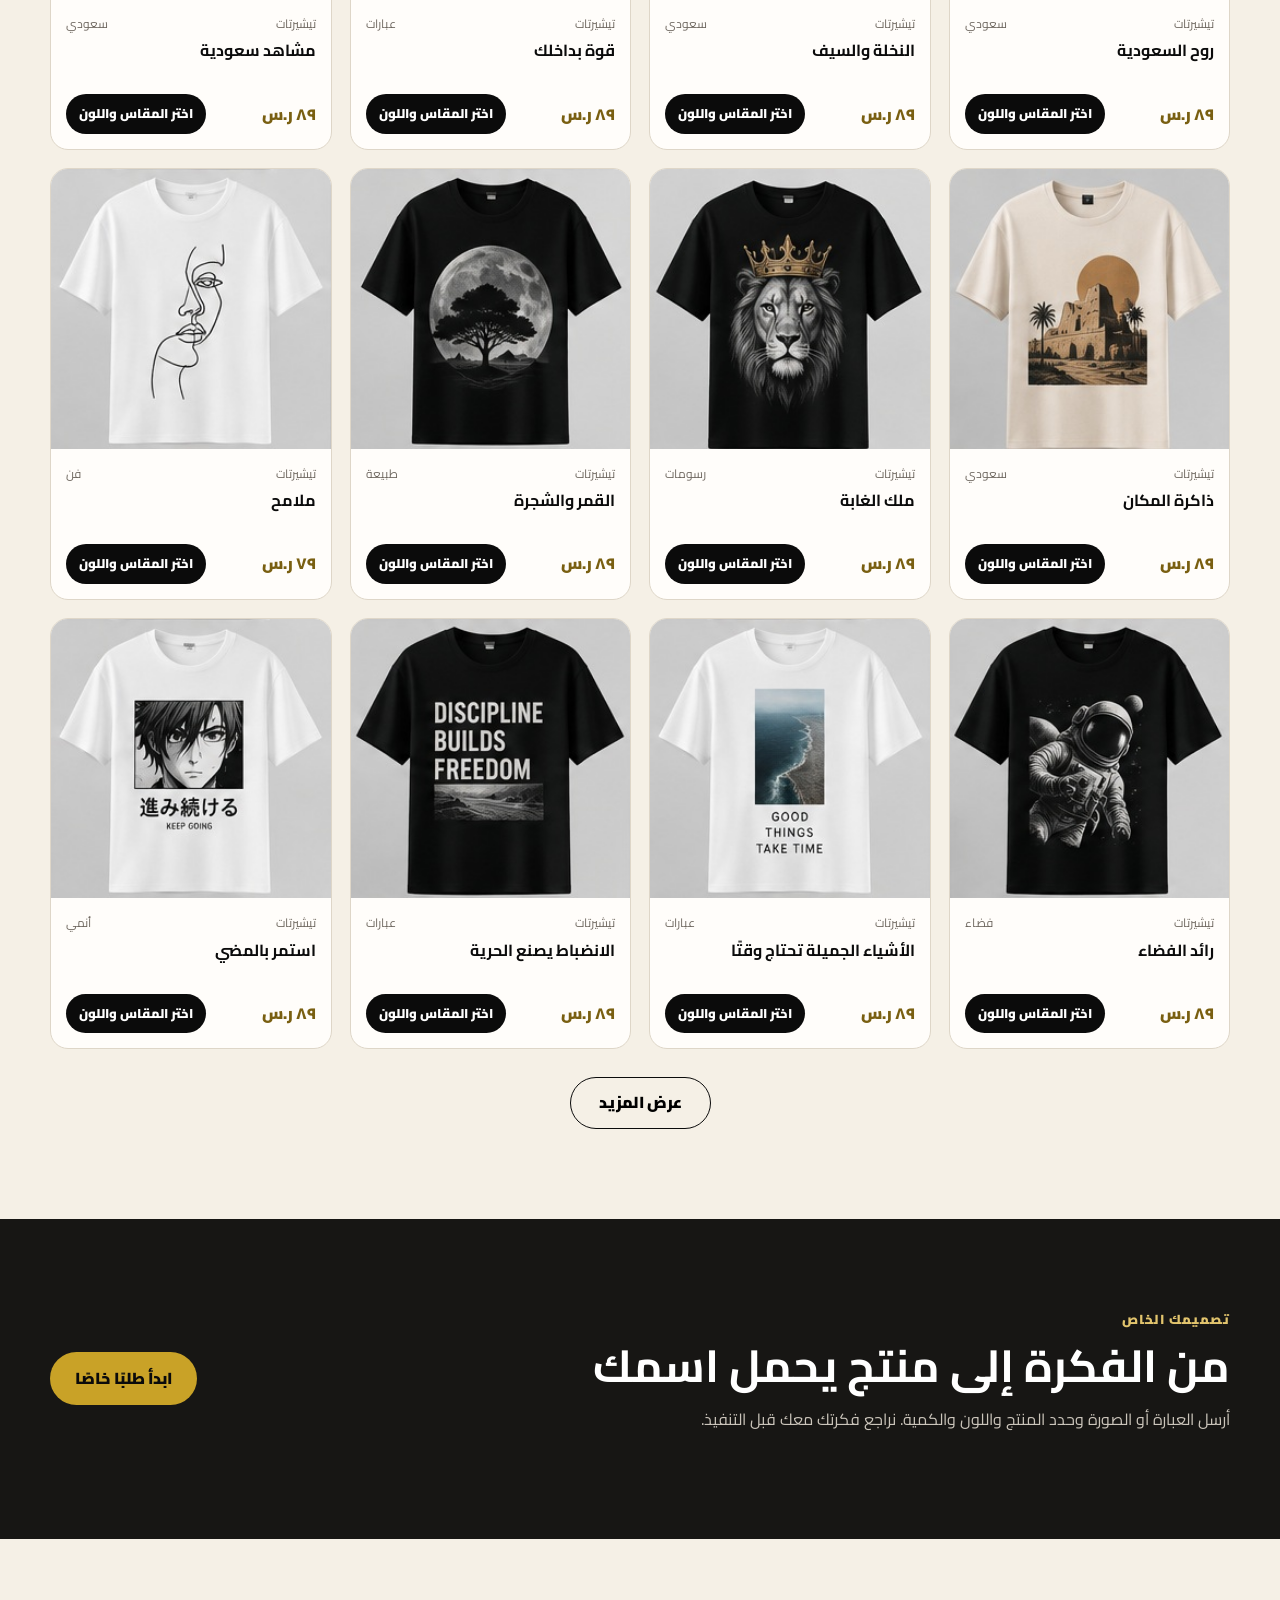
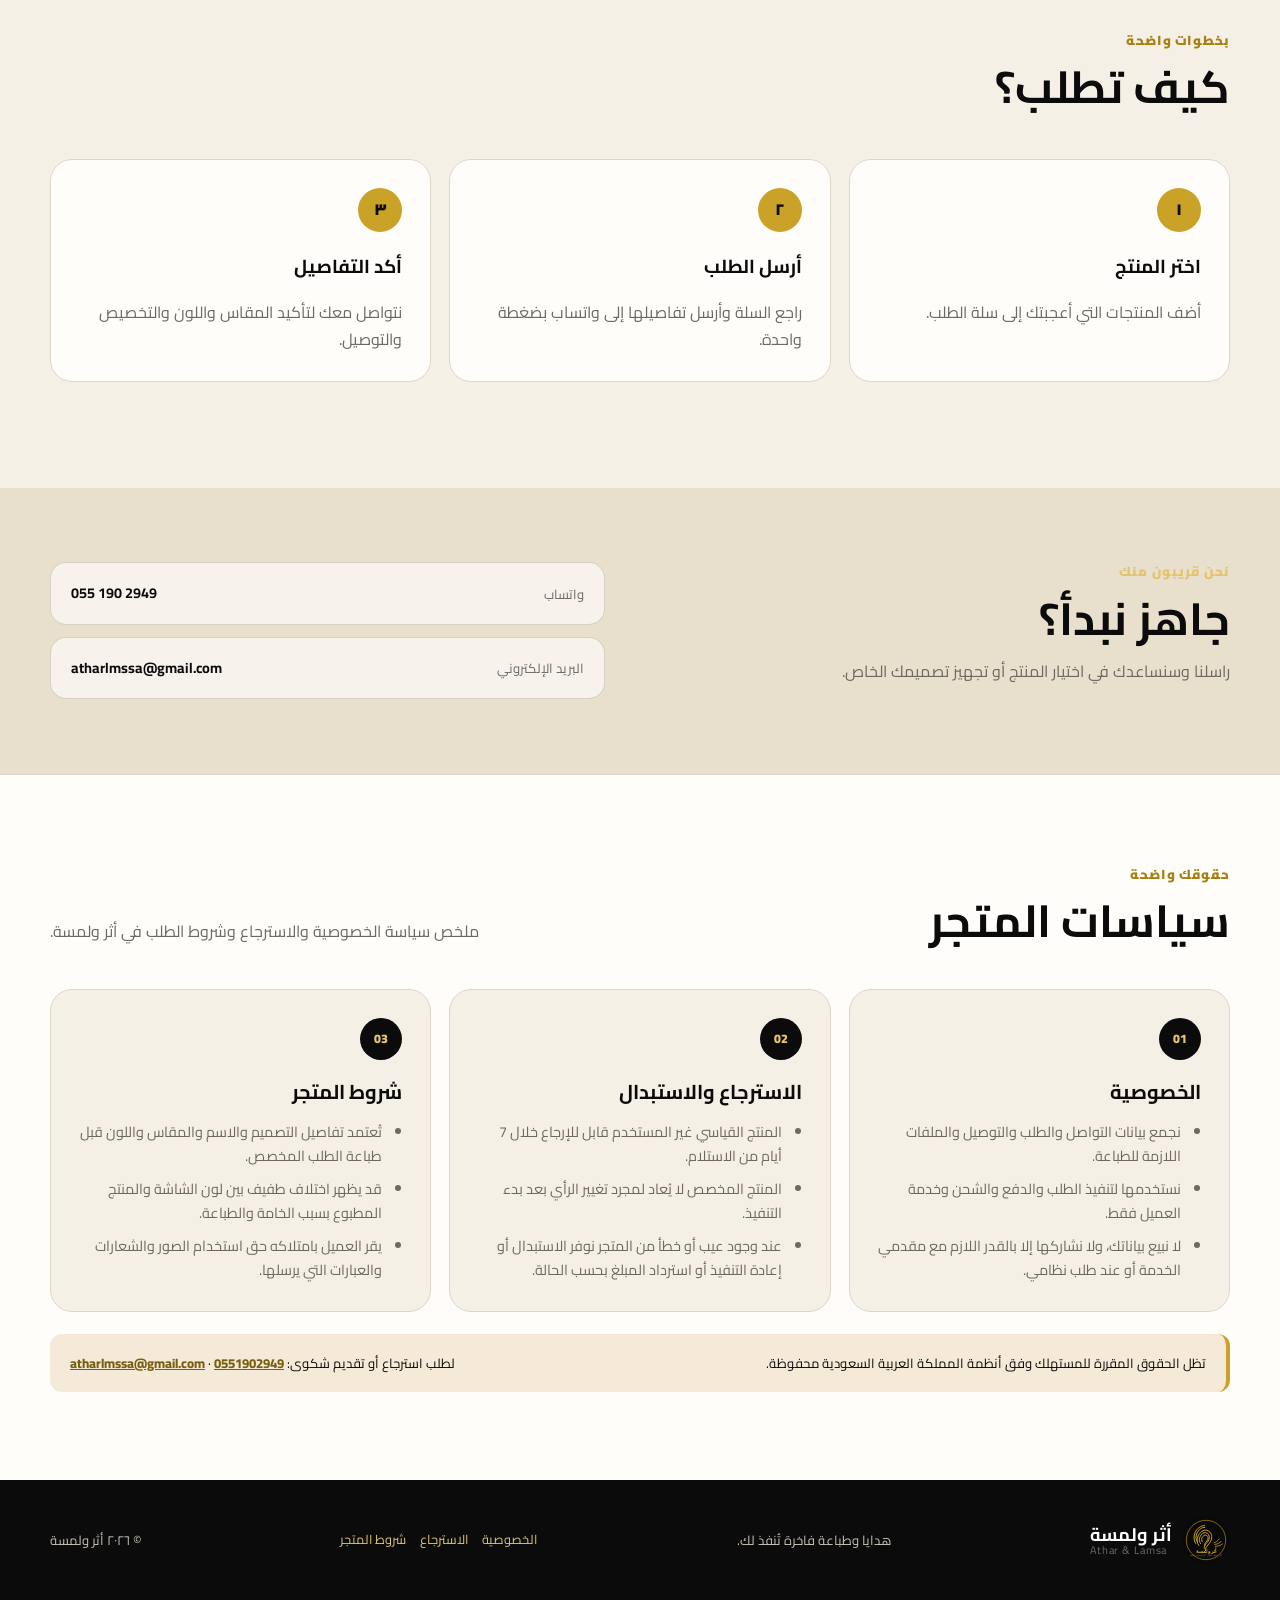
==== commit 2ad0bd41: "إضافة عرض اليوم الوطني وكود الخصم WATAN96" ====
--- a/index.html
+++ b/index.html
@@ -14,13 +14,13 @@
   <link rel="preconnect" href="https://fonts.googleapis.com">
   <link rel="preconnect" href="https://fonts.gstatic.com" crossorigin>
   <link href="https://fonts.googleapis.com/css2?family=Cairo:wght@400;500;600;700;800;900&display=swap" rel="stylesheet">
-  <link rel="stylesheet" href="styles.css?v=20260919-1">
+  <link rel="stylesheet" href="styles.css?v=20260921-2">
   <script src="products.js?v=20260921-1" defer></script>
-  <script src="app.js?v=20260919-1" defer></script>
+  <script src="app.js?v=20260921-2" defer></script>
 </head>
 <body>
   <a class="skip-link" href="#catalog">انتقل إلى المنتجات</a>
-  <div class="announcement"><span>هدايا وطباعة فاخرة تُنفذ لك</span><a href="https://wa.me/966551902949" target="_blank" rel="noopener">تواصل عبر واتساب</a></div>
+  <div class="announcement"><span>عرض اليوم الوطني: خصم ٢٠٪ على جميع المنتجات</span><a href="#national-offer">استخدم الكود WATAN96</a></div>
   <header class="site-header" id="home">
     <nav class="nav shell" aria-label="التنقل الرئيسي">
       <a class="brand" href="#home" aria-label="أثر ولمسة - الرئيسية"><img src="logo.svg" alt="" width="48" height="48"><span><b>أثر ولمسة</b><small>Athar &amp; Lamsa</small></span></a>
@@ -30,6 +30,13 @@
     </nav>
   </header>
   <main>
+    <section class="national-offer" id="national-offer" aria-label="عرض اليوم الوطني">
+      <div class="shell national-offer-layout">
+        <div class="offer-number"><strong>٢٠٪</strong><span>خصم</span></div>
+        <div class="offer-copy"><p>عرض اليوم الوطني السعودي ٩٦</p><h2>احتفل معنا بعرض يليق بالوطن</h2><span>خصم على جميع منتجات أثر ولمسة لفترة محدودة.</span></div>
+        <div class="offer-code"><small>كود الخصم</small><b dir="ltr">WATAN96</b><button type="button" id="copy-coupon">نسخ الكود</button></div>
+      </div>
+    </section>
     <section class="hero">
       <div class="shell hero-layout">
         <div class="hero-copy">
@@ -107,7 +114,13 @@
     <div class="drawer-head"><div><p class="kicker">طلباتك</p><h2 id="cart-title">سلة الطلب</h2></div><button type="button" data-close-cart aria-label="إغلاق السلة">×</button></div>
     <div class="cart-items" id="cart-items"></div>
     <div class="cart-empty" id="cart-empty"><p>السلة فارغة حاليًا.</p><a href="#catalog" data-close-cart>تصفّح المنتجات</a></div>
-    <div class="cart-footer" id="cart-footer" hidden><div class="cart-total"><span>الإجمالي المبدئي</span><b id="cart-total">٠ ر.س</b></div><p>يُؤكد السعر النهائي بعد تحديد المقاس واللون والتخصيص والتوصيل.</p><button class="button button-whatsapp" id="send-order" type="button">إرسال الطلب عبر واتساب</button><button class="clear-cart" id="clear-cart" type="button">تفريغ السلة</button></div>
+    <div class="cart-footer" id="cart-footer" hidden>
+      <div class="coupon-box"><label for="coupon-code">كود الخصم</label><div><input id="coupon-code" type="text" dir="ltr" autocomplete="off" placeholder="WATAN96"><button id="apply-coupon" type="button">تطبيق</button></div><p id="coupon-status" aria-live="polite"></p></div>
+      <div class="cart-total cart-subtotal"><span>المجموع</span><b id="cart-subtotal">٠ ر.س</b></div>
+      <div class="cart-total cart-discount" id="cart-discount-row" hidden><span>خصم اليوم الوطني ٢٠٪</span><b id="cart-discount">− ٠ ر.س</b></div>
+      <div class="cart-total cart-grand-total"><span>الإجمالي بعد الخصم</span><b id="cart-total">٠ ر.س</b></div>
+      <p>يُؤكد السعر النهائي بعد تحديد المقاس واللون والتخصيص والتوصيل.</p><button class="button button-whatsapp" id="send-order" type="button">إرسال الطلب عبر واتساب</button><button class="clear-cart" id="clear-cart" type="button">تفريغ السلة</button>
+    </div>
   </aside>
   <div class="options-backdrop" data-close-options hidden></div>
   <section class="product-options-modal" id="product-options-modal" role="dialog" aria-modal="true" aria-hidden="true" aria-labelledby="option-title" hidden>
--- a/styles.css
+++ b/styles.css
@@ -1,6 +1,7 @@
 :root{--ink:#0b0b0b;--charcoal:#171614;--taupe:#8a8178;--ivory:#f5f0e6;--paper:#fffdfa;--gold:#c9a227;--gold-light:#e2c46d;--line:#ded6c8;--muted:#6f6860;--shadow:0 18px 50px #0b0b0b1a;--radius:22px}
 *{box-sizing:border-box}html{scroll-behavior:smooth;scroll-padding-top:100px}body{margin:0;background:var(--ivory);color:var(--ink);font-family:Cairo,Arial,sans-serif;line-height:1.7}body.drawer-open{overflow:hidden}img{display:block;max-width:100%}a{color:inherit;text-decoration:none}button,input,select{font:inherit}button{cursor:pointer}.shell{width:min(1180px,calc(100% - 40px));margin-inline:auto}.sr-only{position:absolute;width:1px;height:1px;margin:-1px;overflow:hidden;clip:rect(0,0,0,0)}.skip-link{position:fixed;top:8px;right:8px;z-index:999;background:var(--gold);padding:8px 14px;transform:translateY(-150%)}.skip-link:focus{transform:none}
 .announcement{min-height:38px;background:var(--ink);color:#fff;display:flex;align-items:center;justify-content:center;gap:24px;padding:7px 20px;font-size:.82rem}.announcement a{color:var(--gold-light);font-weight:800}.site-header{position:sticky;top:0;z-index:50;background:#f5f0e6ed;border-bottom:1px solid #8a817840;backdrop-filter:blur(16px)}.nav{height:78px;display:flex;align-items:center;gap:32px}.brand{display:flex;align-items:center;gap:10px;margin-left:auto}.brand img{width:48px;height:48px;border-radius:50%}.brand span{display:grid;line-height:1.15}.brand b{font-size:1.13rem}.brand small{direction:ltr;color:var(--muted);font-size:.68rem;letter-spacing:.08em}.nav-links{display:flex;gap:28px;font-weight:700;font-size:.93rem}.nav-links a{position:relative}.nav-links a:after{content:"";position:absolute;right:0;bottom:-7px;width:0;height:2px;background:var(--gold);transition:.2s}.nav-links a:hover:after{width:100%}.menu-toggle{display:none;border:0;background:transparent;font-size:1.5rem}.cart-button{border:1px solid var(--ink);background:var(--ink);color:#fff;border-radius:999px;padding:10px 15px;font-weight:800}.cart-count{display:inline-grid;place-items:center;min-width:25px;height:25px;margin-right:6px;background:var(--gold);color:var(--ink);border-radius:50%}
+.national-offer{position:relative;overflow:hidden;background:linear-gradient(135deg,#064c3b,#0b7655);color:#fff;border-bottom:4px solid var(--gold)}.national-offer:before,.national-offer:after{content:"";position:absolute;width:240px;height:240px;border:1px solid #ffffff24;transform:rotate(45deg)}.national-offer:before{right:-130px;top:-130px}.national-offer:after{left:-130px;bottom:-130px}.national-offer-layout{position:relative;z-index:1;min-height:210px;display:grid;grid-template-columns:auto 1fr auto;align-items:center;gap:36px;padding-block:30px}.offer-number{width:150px;height:150px;border-radius:50%;display:grid;place-content:center;text-align:center;background:var(--gold);color:var(--ink);box-shadow:0 0 0 9px #ffffff18}.offer-number strong{font-size:3.1rem;line-height:1}.offer-number span{font-weight:900}.offer-copy p{margin:0 0 4px;color:var(--gold-light);font-weight:900}.offer-copy h2{font-size:clamp(1.7rem,3vw,2.7rem);margin:0 0 5px}.offer-copy>span{color:#dcece7}.offer-code{min-width:190px;padding:16px 20px;border:1px dashed #e2c46d;background:#062e27cc;border-radius:18px;text-align:center;display:grid;gap:4px}.offer-code small{color:#dcece7}.offer-code b{font-size:1.7rem;letter-spacing:.12em;color:var(--gold-light)}.offer-code button{border:0;border-radius:999px;background:#fff;color:#064c3b;padding:8px 14px;font-weight:900}
 .hero{overflow:hidden;background:var(--ink);color:#fff}.hero-layout{min-height:650px;padding-block:64px;display:grid;grid-template-columns:1.02fr .98fr;align-items:center;gap:70px}.kicker{margin:0 0 8px;color:#a77f12;font-weight:900;font-size:.82rem;letter-spacing:.07em}.hero .kicker,.custom-section .kicker,.contact .kicker{color:var(--gold-light)}h1,h2,h3,p{margin-top:0}h1{font-size:clamp(2.6rem,5vw,4.7rem);line-height:1.22;margin-bottom:24px;letter-spacing:-.04em}h1 em{color:var(--gold-light);font-style:normal}h2{font-size:clamp(2rem,3.5vw,3.1rem);line-height:1.25;margin-bottom:12px}h3{line-height:1.4}.hero-text{max-width:650px;color:#d8d3ca;font-size:1.08rem}.hero-actions{display:flex;gap:12px;flex-wrap:wrap;margin-top:30px}.button{display:inline-flex;align-items:center;justify-content:center;min-height:50px;padding:12px 24px;border-radius:999px;border:1px solid transparent;font-weight:900;transition:.2s}.button:hover{transform:translateY(-2px)}.button-gold{background:var(--gold);color:var(--ink)}.button-outline{border-color:#e2c46da6;color:#fff}.button-whatsapp{width:100%;background:#167a45;color:#fff;border:0}.trust-list{display:flex;gap:23px;flex-wrap:wrap;margin:32px 0 0;padding:0;list-style:none;color:#c7c1b7;font-size:.84rem}.trust-list li:before{content:"✓";color:var(--gold-light);margin-left:7px}
 .hero-gallery{height:500px;position:relative}.hero-card{position:absolute;margin:0;overflow:hidden;border:1px solid #e2c46d73;background:#eee7db;box-shadow:0 28px 80px #0007}.hero-card img{width:100%;height:100%;object-fit:cover}.hero-main{inset:30px 65px 30px 60px;border-radius:46% 46% 18px 18px}.hero-top{width:155px;height:155px;top:0;left:0;border-radius:50%}.hero-bottom{width:150px;height:180px;bottom:0;right:0;border-radius:18px}.made-note{position:absolute;left:8px;bottom:40px;width:116px;height:116px;border-radius:50%;display:grid;place-content:center;text-align:center;background:var(--gold);color:var(--ink);transform:rotate(-7deg);font-size:.78rem;line-height:1.5}.made-note b{font-size:1rem}
 .catalog,.how{padding-block:90px}.section-heading{display:flex;align-items:end;justify-content:space-between;gap:32px;margin-bottom:32px}.section-heading>p{max-width:460px;color:var(--muted)}.catalog-tools{display:flex;align-items:center;gap:16px;margin-bottom:18px}.search-box{min-width:280px;display:flex;align-items:center;gap:9px;background:var(--paper);border:1px solid var(--line);border-radius:999px;padding:0 16px}.search-box:focus-within{outline:3px solid #c9a22738;border-color:var(--gold)}.search-box input{width:100%;height:46px;border:0;outline:0;background:transparent}.filters{display:flex;gap:8px;overflow-x:auto;padding:4px 0}.filter{white-space:nowrap;border:1px solid var(--line);background:transparent;border-radius:999px;padding:8px 15px;font-weight:800}.filter.active{background:var(--ink);border-color:var(--ink);color:#fff}.results-summary{color:var(--muted);font-size:.88rem;margin-bottom:18px}
@@ -8,7 +9,8 @@
 .custom-section{background:var(--charcoal);color:#fff}.custom-layout{min-height:320px;padding-block:66px;display:flex;align-items:center;justify-content:space-between;gap:40px}.custom-layout>div{max-width:720px}.custom-layout p:not(.kicker){color:#cbc5bb}.steps{display:grid;grid-template-columns:repeat(3,1fr);gap:18px;list-style:none;padding:0}.steps li{background:var(--paper);border:1px solid var(--line);border-radius:var(--radius);padding:28px}.steps li>span{display:grid;place-items:center;width:44px;height:44px;border-radius:50%;background:var(--gold);font-weight:900;margin-bottom:22px}.steps p{color:var(--muted);margin:0}.contact{background:#e9dfcd}.contact-layout{padding-block:72px;display:grid;grid-template-columns:1fr 1fr;align-items:center;gap:70px}.contact-layout p:not(.kicker){color:var(--muted)}.contact-links{display:grid;gap:12px}.contact-links a{display:flex;align-items:center;justify-content:space-between;gap:20px;background:#ffffff9e;border:1px solid #8a81784d;padding:18px 20px;border-radius:16px}.contact-links span{font-size:.82rem;color:var(--muted)}.contact-links b{font-size:.9rem}
 footer{background:var(--ink);color:#c7c1b7;padding:36px 0}.footer-layout{display:flex;align-items:center;justify-content:space-between;gap:24px}.footer-layout p{margin:0;font-size:.82rem}.footer-brand{margin:0}.footer-brand b{color:#fff}.whatsapp-float{position:fixed;z-index:40;right:18px;bottom:18px;background:#167a45;color:#fff;border-radius:999px;padding:12px 17px;font-weight:900;box-shadow:0 12px 30px #0004}
 .drawer-backdrop{position:fixed;inset:0;z-index:80;background:#0008}.cart-drawer{position:fixed;top:0;bottom:0;left:0;z-index:90;width:min(430px,100%);background:var(--paper);padding:24px;transform:translateX(-105%);transition:.25s;display:flex;flex-direction:column;box-shadow:20px 0 60px #0003}.cart-drawer.open{transform:none}.drawer-head{display:flex;justify-content:space-between;align-items:start;border-bottom:1px solid var(--line);padding-bottom:16px}.drawer-head h2{font-size:1.7rem;margin:0}.drawer-head button{border:0;background:transparent;font-size:2rem}.cart-items{overflow-y:auto;padding:15px 0;display:grid;gap:10px}.cart-item{display:grid;grid-template-columns:70px 1fr auto;gap:12px;align-items:center;border:1px solid var(--line);border-radius:14px;padding:9px}.cart-item img{width:70px;height:70px;object-fit:cover;border-radius:9px}.cart-item h3{font-size:.86rem;margin:0}.cart-item p{font-size:.77rem;color:var(--muted);margin:2px 0}.qty{display:flex;align-items:center;gap:6px}.qty button{width:28px;height:28px;border:1px solid var(--line);background:transparent;border-radius:50%}.remove-item{border:0;background:transparent;color:#9b332c;font-size:1.2rem}.cart-empty{margin:auto;text-align:center;color:var(--muted)}.cart-empty a{color:#765b0a;text-decoration:underline}.cart-footer{margin-top:auto;border-top:1px solid var(--line);padding-top:16px}.cart-total{display:flex;justify-content:space-between}.cart-footer>p{font-size:.72rem;color:var(--muted)}.clear-cart{display:block;margin:10px auto 0;border:0;background:transparent;color:#8e2d29}.toast{position:fixed;z-index:100;left:50%;bottom:24px;transform:translate(-50%,120px);background:var(--ink);color:#fff;padding:11px 18px;border-radius:999px;transition:.25s}.toast.show{transform:translate(-50%,0)}
-@media(max-width:1000px){.nav-links{gap:16px}.hero-layout{gap:35px}.product-grid{grid-template-columns:repeat(3,1fr)}}@media(max-width:780px){.nav{height:68px}.menu-toggle{display:block}.nav-links{display:none;position:absolute;top:68px;right:20px;left:20px;background:var(--paper);border:1px solid var(--line);border-radius:16px;padding:14px;box-shadow:var(--shadow)}.nav-links.open{display:grid}.hero-layout{grid-template-columns:1fr;padding-block:48px}.hero-copy{text-align:center}.hero-actions,.trust-list{justify-content:center}.hero-gallery{height:390px;max-width:500px;width:100%;margin:auto}.hero-top{width:120px;height:120px}.hero-bottom{width:115px;height:145px}.made-note{width:92px;height:92px}.section-heading{display:block}.catalog-tools{display:grid}.search-box{min-width:0}.product-grid{grid-template-columns:repeat(2,1fr)}.custom-layout{display:block;text-align:center}.contact-layout{grid-template-columns:1fr;gap:25px}.footer-layout{display:grid;text-align:center;justify-items:center}}@media(max-width:480px){.shell{width:calc(100% - 24px)}.announcement span,.brand small{display:none}.cart-button{padding:8px;font-size:.72rem}.hero-gallery{height:320px}.hero-main{inset:15px 40px}.hero-top{width:96px;height:96px}.hero-bottom{width:95px;height:120px}.made-note{width:76px;height:76px}.catalog,.how{padding-block:64px}.product-grid{gap:10px}.product-info{padding:11px}.product-info h3{font-size:.86rem}.product-buy{display:grid}.add-button{width:100%}.contact-links a{display:grid;gap:3px}.whatsapp-float{right:10px;bottom:10px;font-size:.78rem}}@media(prefers-reduced-motion:reduce){html{scroll-behavior:auto}*,*:before,*:after{transition:none!important}}
+.coupon-box{margin-bottom:13px;padding:13px;background:#f4ead7;border:1px solid #dac99f;border-radius:13px}.coupon-box label{display:block;font-size:.78rem;font-weight:900;margin-bottom:6px}.coupon-box>div{display:flex;gap:7px}.coupon-box input{width:100%;min-width:0;height:42px;border:1px solid var(--line);border-radius:9px;padding:0 10px;text-transform:uppercase}.coupon-box button{border:0;border-radius:9px;background:var(--ink);color:#fff;padding:0 14px;font-weight:900}.coupon-box p{margin:5px 0 0;font-size:.72rem;color:#9b332c}.coupon-box p.success{color:#087547}.cart-subtotal{font-size:.88rem;color:var(--muted)}.cart-discount{color:#087547;font-size:.86rem}.cart-grand-total{margin-top:5px;padding-top:8px;border-top:1px solid var(--line);font-size:1.08rem}
+@media(max-width:1000px){.nav-links{gap:16px}.hero-layout{gap:35px}.product-grid{grid-template-columns:repeat(3,1fr)}}@media(max-width:780px){.nav{height:68px}.menu-toggle{display:block}.nav-links{display:none;position:absolute;top:68px;right:20px;left:20px;background:var(--paper);border:1px solid var(--line);border-radius:16px;padding:14px;box-shadow:var(--shadow)}.nav-links.open{display:grid}.national-offer-layout{grid-template-columns:110px 1fr;gap:20px}.offer-number{width:105px;height:105px}.offer-number strong{font-size:2.2rem}.offer-code{grid-column:1/-1;grid-template-columns:auto auto 1fr;align-items:center;min-width:0}.hero-layout{grid-template-columns:1fr;padding-block:48px}.hero-copy{text-align:center}.hero-actions,.trust-list{justify-content:center}.hero-gallery{height:390px;max-width:500px;width:100%;margin:auto}.hero-top{width:120px;height:120px}.hero-bottom{width:115px;height:145px}.made-note{width:92px;height:92px}.section-heading{display:block}.catalog-tools{display:grid}.search-box{min-width:0}.product-grid{grid-template-columns:repeat(2,1fr)}.custom-layout{display:block;text-align:center}.contact-layout{grid-template-columns:1fr;gap:25px}.footer-layout{display:grid;text-align:center;justify-items:center}}@media(max-width:480px){.shell{width:calc(100% - 24px)}.announcement{gap:8px;font-size:.72rem}.brand small{display:none}.national-offer-layout{display:grid;text-align:center;padding-block:24px}.offer-number{margin:auto}.offer-copy h2{font-size:1.45rem}.offer-code{grid-template-columns:1fr}.cart-button{padding:8px;font-size:.72rem}.hero-gallery{height:320px}.hero-main{inset:15px 40px}.hero-top{width:96px;height:96px}.hero-bottom{width:95px;height:120px}.made-note{width:76px;height:76px}.catalog,.how{padding-block:64px}.product-grid{gap:10px}.product-info{padding:11px}.product-info h3{font-size:.86rem}.product-buy{display:grid}.add-button{width:100%}.contact-links a{display:grid;gap:3px}.whatsapp-float{right:10px;bottom:10px;font-size:.78rem}}@media(prefers-reduced-motion:reduce){html{scroll-behavior:auto}*,*:before,*:after{transition:none!important}}
 
 .footer-policy-links{display:flex;flex-wrap:wrap;gap:14px;font-size:.8rem}.footer-policy-links a{color:var(--gold-light)}.footer-policy-links a:hover{text-decoration:underline}
 .policy-hero{background:var(--ink);color:#fff;padding:72px 0 60px}.policy-hero h1{font-size:clamp(2.6rem,6vw,4.4rem);margin-bottom:14px}.policy-hero>div>p:not(.kicker){max-width:760px;color:#d8d3ca}.policy-updated{font-size:.82rem;margin-top:24px!important;color:var(--gold-light)!important}
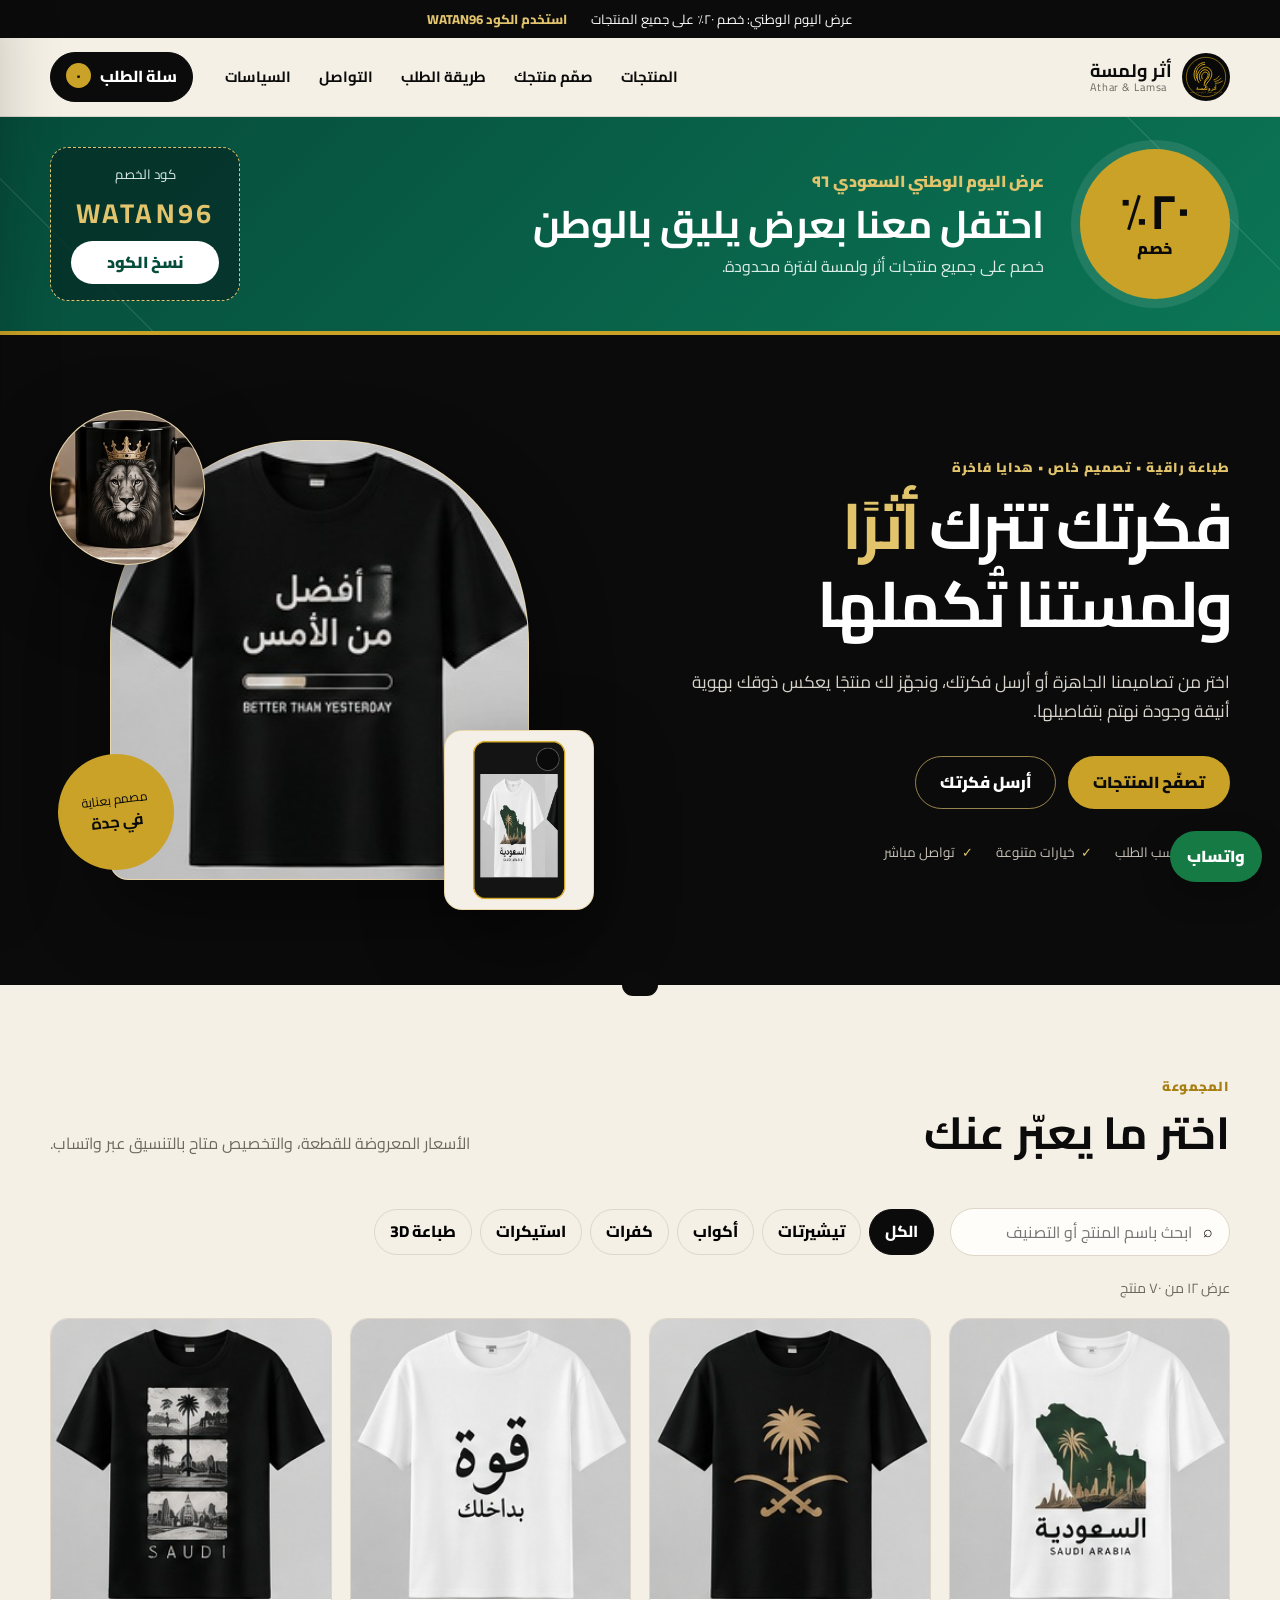
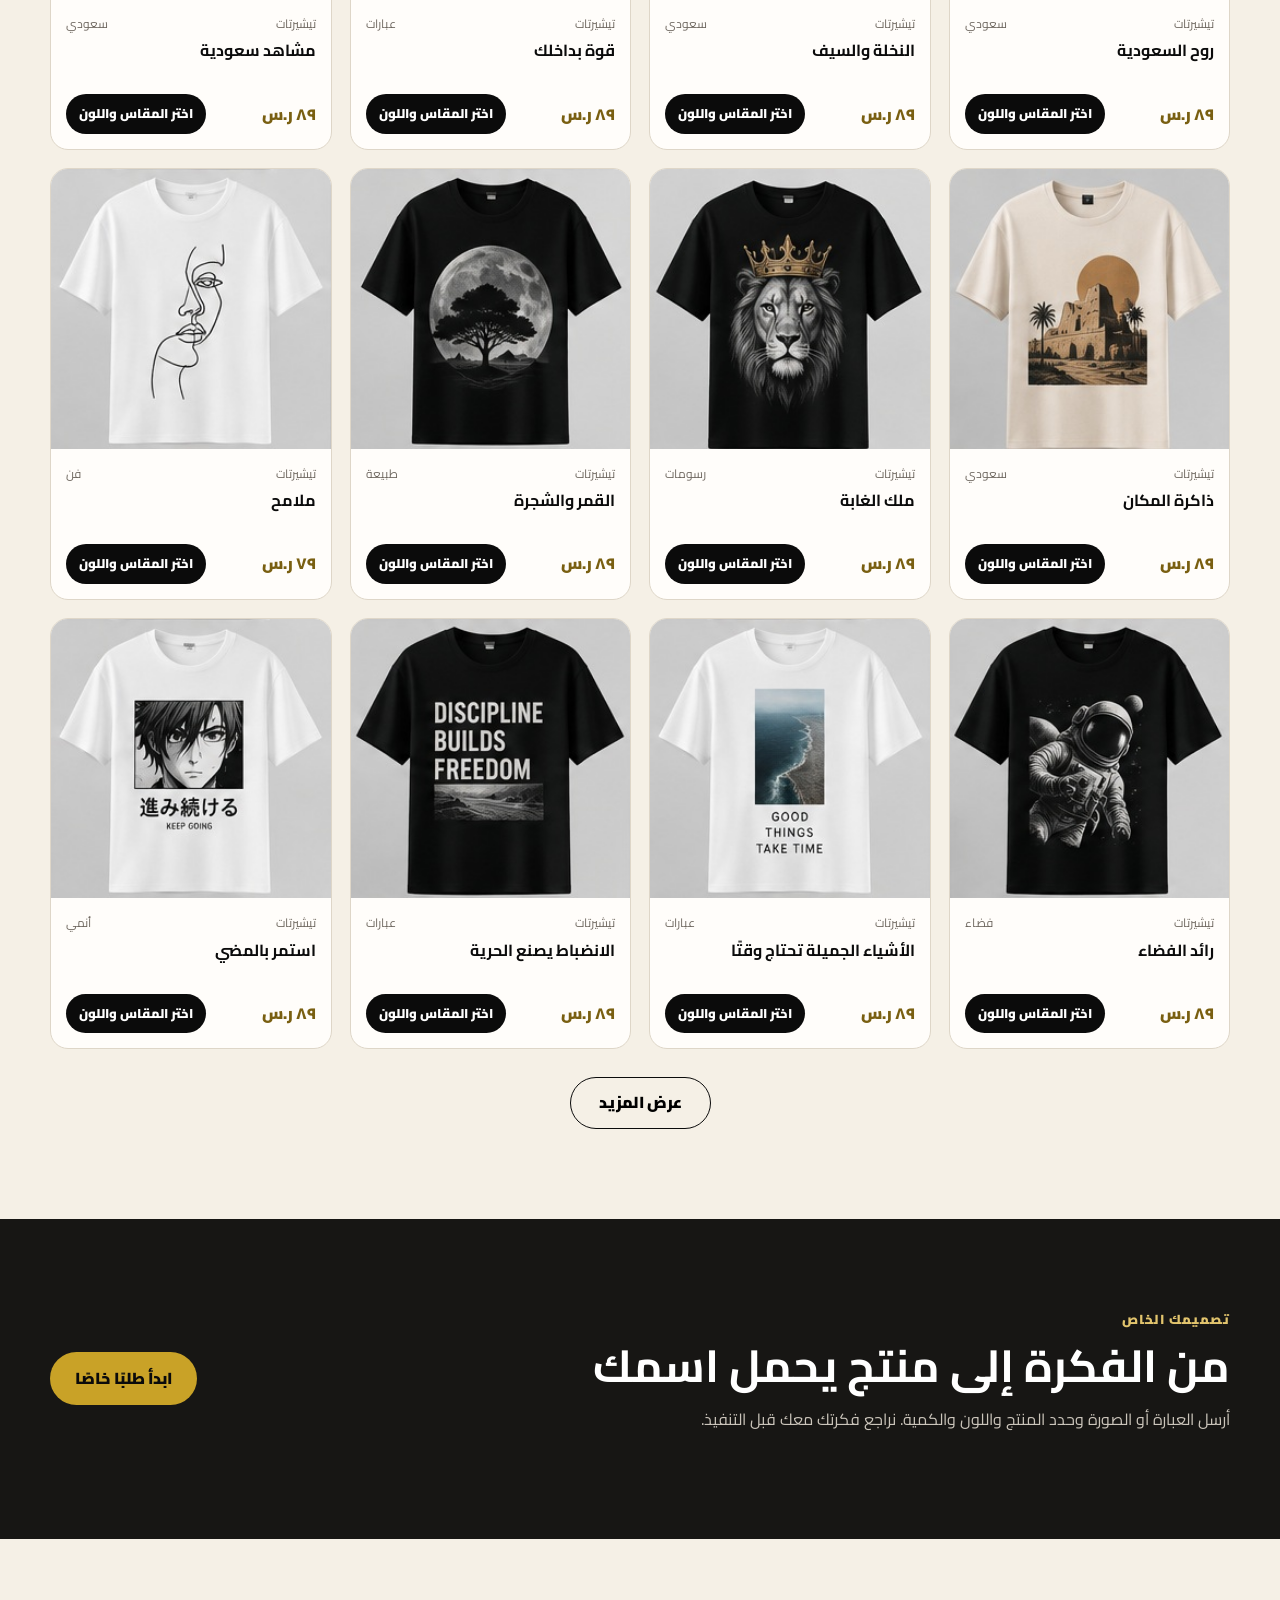
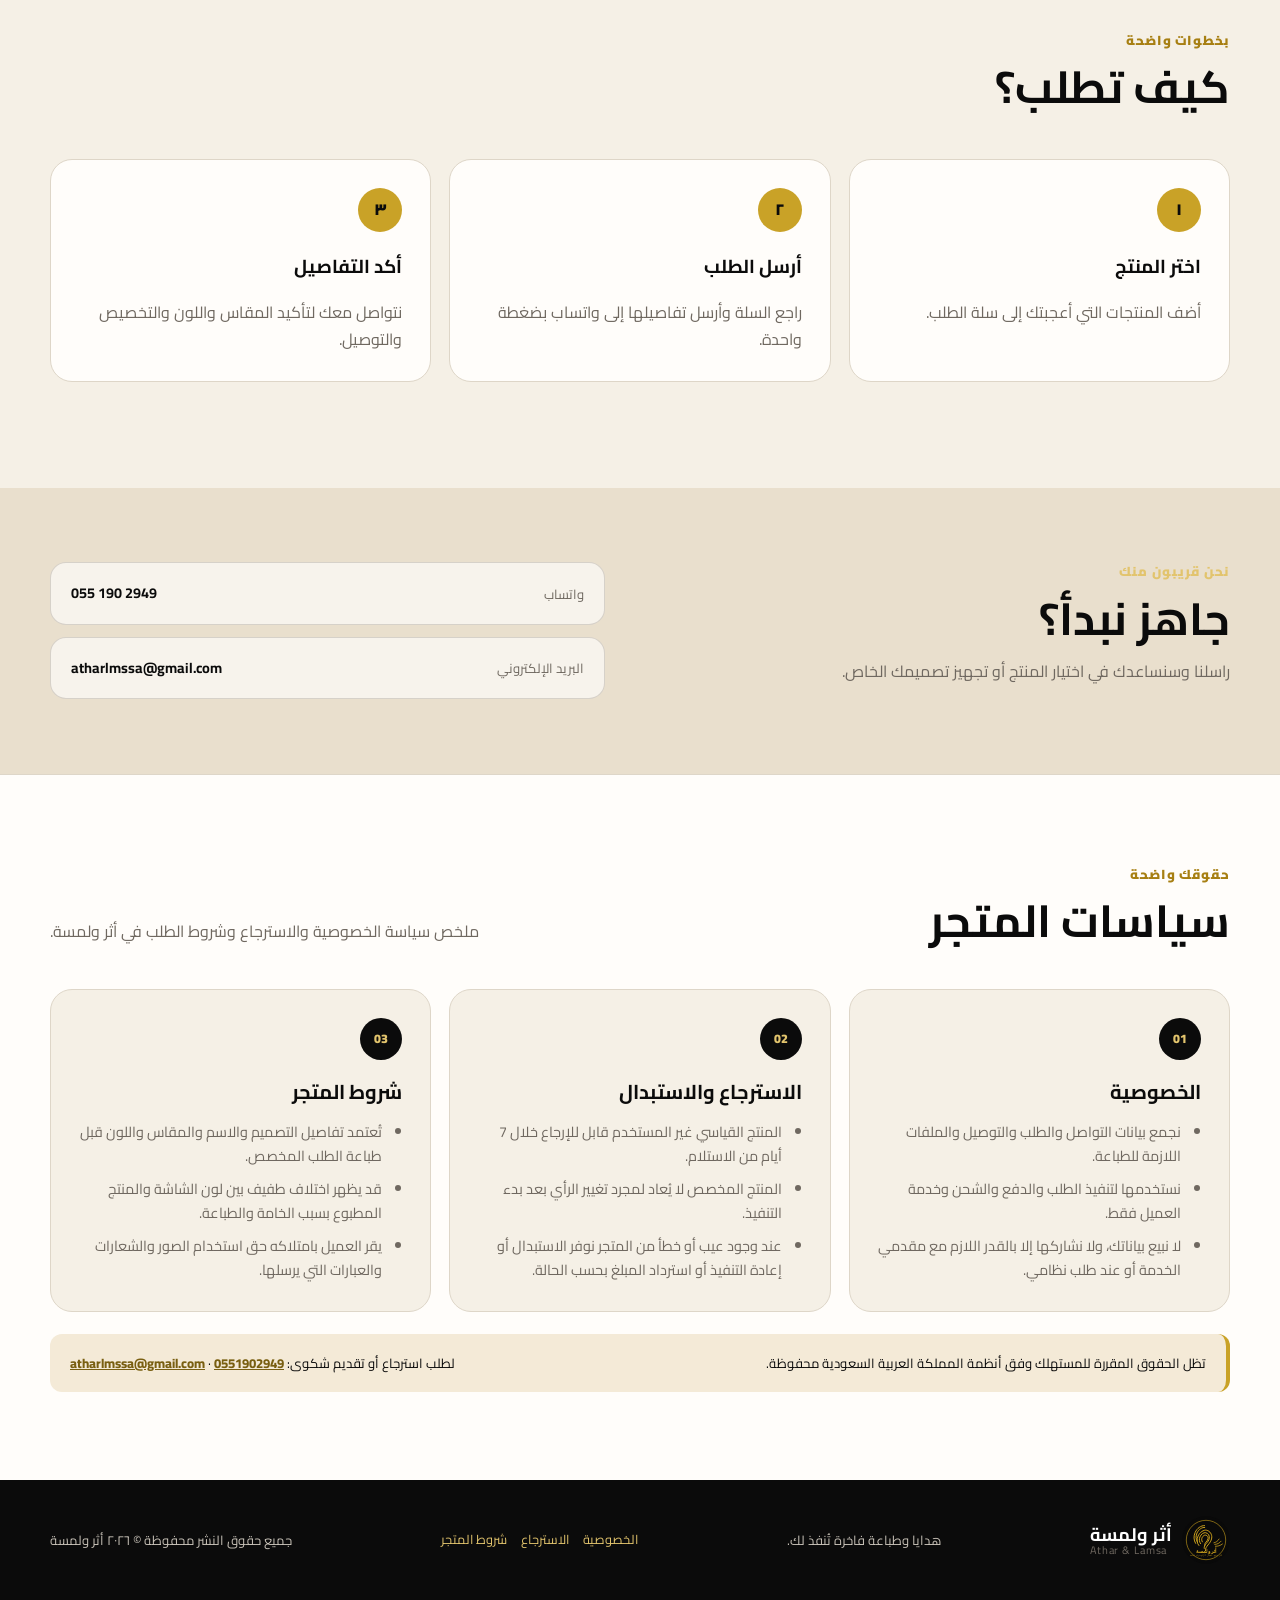
==== commit 2bb7d8b0: "إضافة عبارة حقوق النشر في تذييل الموقع" ====
--- a/index.html
+++ b/index.html
@@ -107,7 +107,7 @@
       </div>
     </section>
   </main>
-  <footer><div class="shell footer-layout"><div class="brand footer-brand"><img src="logo.svg" alt="" width="42" height="42"><span><b>أثر ولمسة</b><small>Athar &amp; Lamsa</small></span></div><p>هدايا وطباعة فاخرة تُنفذ لك.</p><nav class="footer-policy-links" aria-label="السياسات"><a href="#policy-privacy">الخصوصية</a><a href="#policy-returns">الاسترجاع</a><a href="#policy-terms">شروط المتجر</a></nav><p>© <span id="year"></span> أثر ولمسة</p></div></footer>
+  <footer><div class="shell footer-layout"><div class="brand footer-brand"><img src="logo.svg" alt="" width="42" height="42"><span><b>أثر ولمسة</b><small>Athar &amp; Lamsa</small></span></div><p>هدايا وطباعة فاخرة تُنفذ لك.</p><nav class="footer-policy-links" aria-label="السياسات"><a href="#policy-privacy">الخصوصية</a><a href="#policy-returns">الاسترجاع</a><a href="#policy-terms">شروط المتجر</a></nav><p>جميع حقوق النشر محفوظة © <span id="year"></span> أثر ولمسة</p></div></footer>
   <a class="whatsapp-float" href="https://wa.me/966551902949" target="_blank" rel="noopener">واتساب</a>
   <div class="drawer-backdrop" data-close-cart hidden></div>
   <aside class="cart-drawer" id="cart-drawer" aria-hidden="true" aria-labelledby="cart-title">
